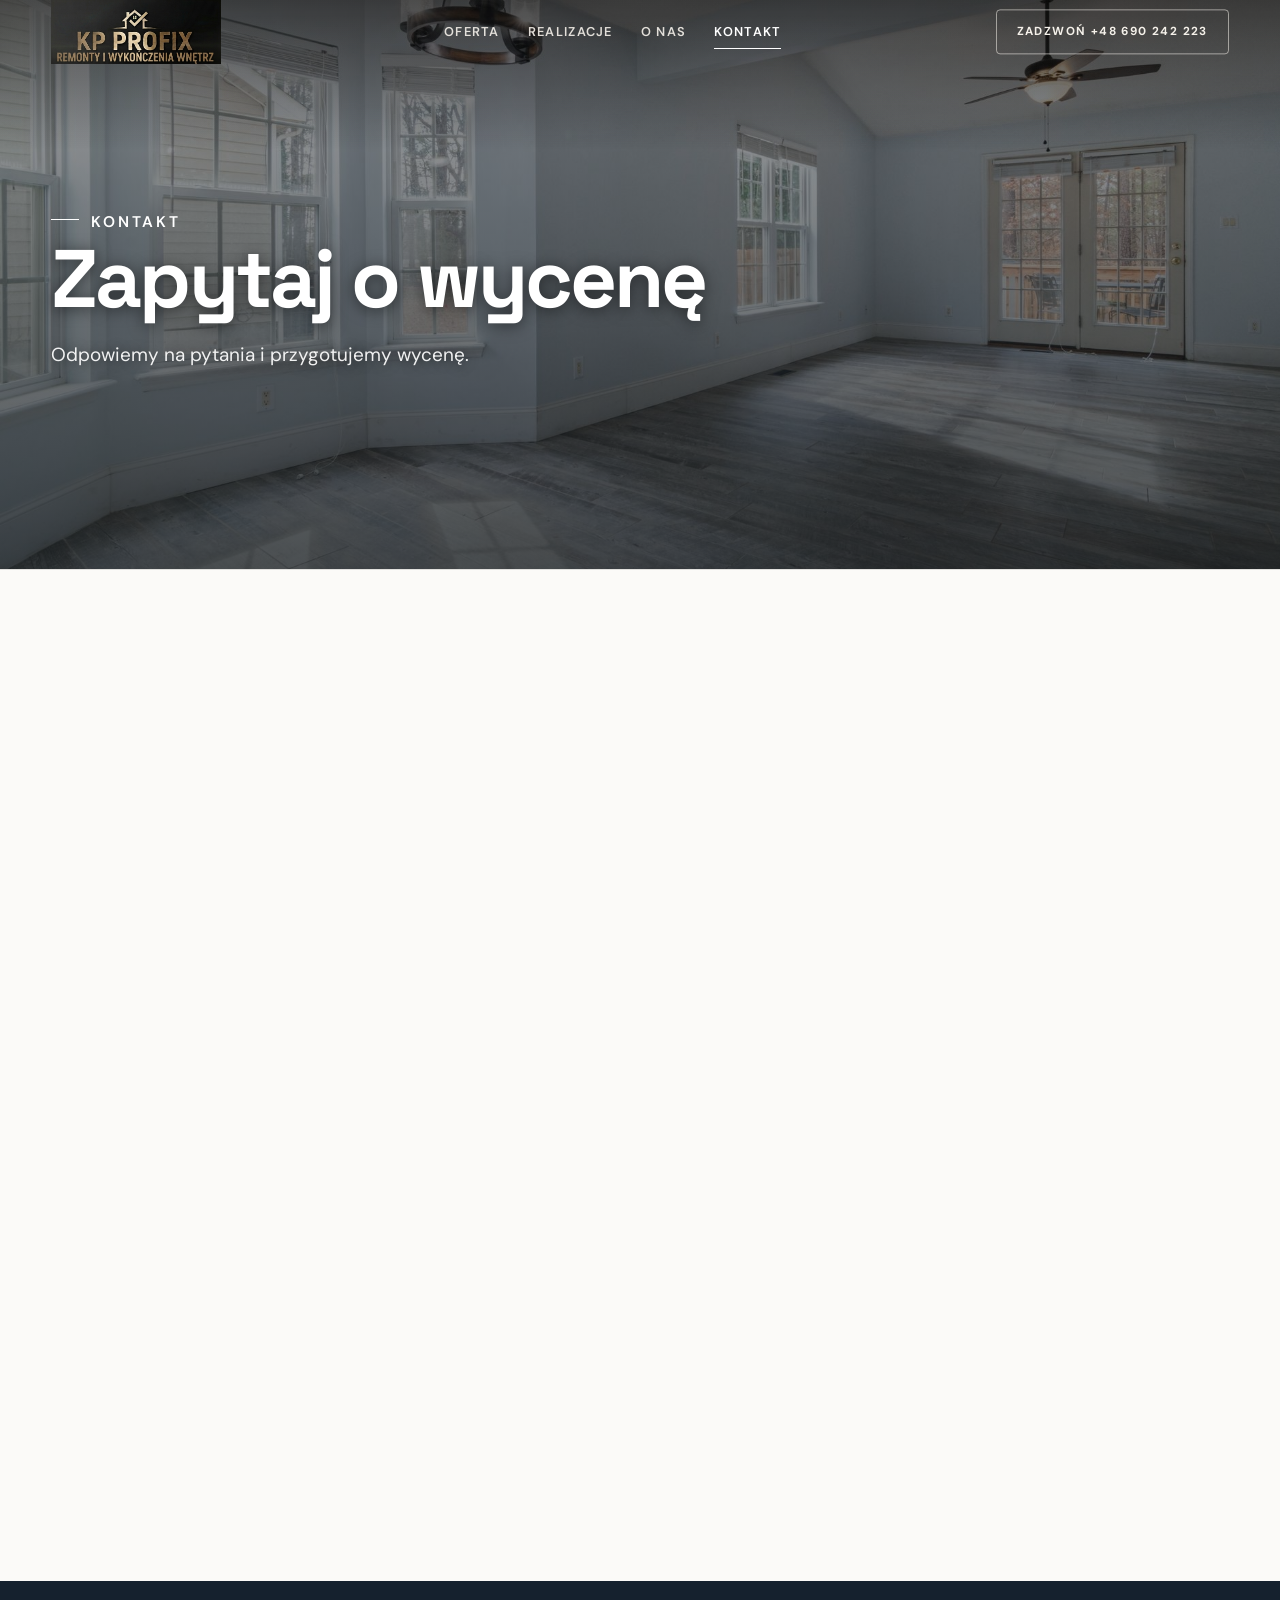
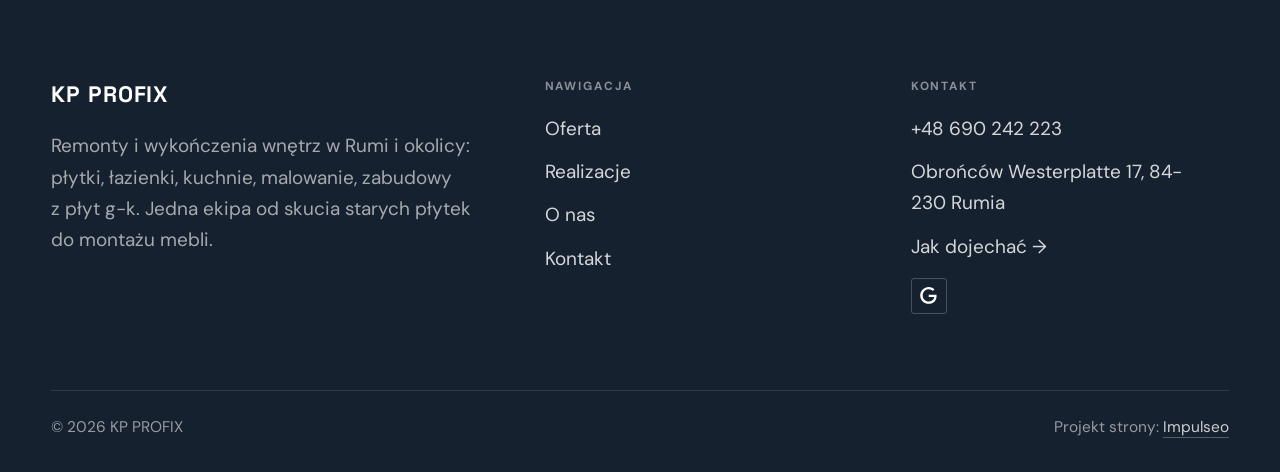
==== kontakt.html @ 76894a50 "Strona demo: kp-profix" ====
<!DOCTYPE html>
<html lang="pl">
<head>
<meta charset="UTF-8">
<meta name="viewport" content="width=device-width, initial-scale=1.0">
<title>Kontakt - KP PROFIX</title>
<meta name="description" content="Kontakt KP PROFIX - Obrońców Westerplatte 17, 84-230 Rumia">
<link rel="canonical" href="https://kris20032.github.io/kp-profix/kontakt.html">
<meta name="robots" content="noindex, nofollow">
<meta property="og:type" content="website">
<meta property="og:locale" content="pl_PL">
<meta property="og:site_name" content="KP PROFIX">
<meta property="og:title" content="Kontakt - KP PROFIX">
<meta property="og:description" content="Kontakt KP PROFIX - Obrońców Westerplatte 17, 84-230 Rumia">
<meta property="og:url" content="https://kris20032.github.io/kp-profix/kontakt.html">
<meta property="og:image" content="https://kris20032.github.io/kp-profix/img/og.jpg">
<meta property="og:image:width" content="1200">
<meta property="og:image:height" content="630">
<meta name="twitter:card" content="summary_large_image">
<link rel="preconnect" href="https://fonts.googleapis.com">
<link rel="preconnect" href="https://fonts.gstatic.com" crossorigin>
<link href="https://fonts.googleapis.com/css2?family=Space+Grotesk:wght@500;600;700&family=DM+Sans:opsz,wght@9..40,400;9..40,500;9..40,600&display=swap" rel="stylesheet">
<link rel="stylesheet" href="assets/styles.css?v=e91f12bd">
</head>
<body>

<header class="nav">
  <div class="wrap nav-inner">
    <a class="brand brand-has-logo" href="index.html"><img class="brand-logo" src="img/logo.png" alt="KP PROFIX" width="675" height="255" decoding="async"></a>
    <nav class="nav-links">
      <a href="oferta.html">Oferta</a>
      <a href="realizacje.html">Realizacje</a>
      <a href="o-nas.html">O nas</a>
      <a href="kontakt.html" class="active" aria-current="page">Kontakt</a>
      <a href="tel:+48690242223" class="btn btn-accent">Zadzwoń +48 690 242 223</a>
    </nav>
    <button class="nav-toggle" aria-label="Menu"><span></span><span></span><span></span></button>
  </div>
</header>

<main>
<section class="pagehead">
  <img src="img/g7.jpg" alt="KP PROFIX - Zapytaj o wycenę" width="1880" height="1253" decoding="async">
  <div class="wrap">
    <span class="eyebrow">Kontakt</span>
    <h1>Zapytaj o wycenę</h1>
    <p>Odpowiemy na pytania i przygotujemy wycenę.</p>
  </div>
</section>
<section>
  <div class="wrap contact-grid">
    <div class="reveal">
      <span class="eyebrow">Dane kontaktowe</span>
      <h2 style="margin:var(--space-4) 0 var(--space-6)">KP PROFIX</h2>
      <div class="info-list">
        <div class="info-row"><div class="ic"><svg class="ico-tel" width="16" height="16" viewBox="0 0 24 24" fill="none" aria-hidden="true"><path d="M6.6 10.8a15.5 15.5 0 0 0 6.6 6.6l2.2-2.2a1 1 0 0 1 1-.24 11.4 11.4 0 0 0 3.6.58 1 1 0 0 1 1 1V20a1 1 0 0 1-1 1A17 17 0 0 1 3 4a1 1 0 0 1 1-1h3.5a1 1 0 0 1 1 1c0 1.25.2 2.46.58 3.6a1 1 0 0 1-.25 1l-2.23 2.2Z" fill="currentColor"/></svg></div><div><div class="lbl">Telefon</div><a class="val" href="tel:+48690242223">+48 690 242 223</a></div></div>
        <div class="info-row"><div class="ic"><svg class="ico-pin" width="16" height="16" viewBox="0 0 24 24" fill="none" aria-hidden="true"><path d="M12 21s7-6.1 7-11.5A7 7 0 0 0 5 9.5C5 14.9 12 21 12 21Z" stroke="currentColor" stroke-width="1.6" fill="none"/><circle cx="12" cy="9.5" r="2.4" fill="currentColor"/></svg></div><div><div class="lbl">Adres</div><div class="val">Obrońców Westerplatte 17, 84-230 Rumia</div></div></div>
      </div>
    </div>
    <div class="reveal">
      <div class="form">
        <h3 style="margin-bottom:var(--space-4)">Najszybciej telefonicznie</h3>
        <p class="muted" style="margin-bottom:var(--space-5)">Zadzwoń, opisz pomysł, a my powiemy, co i jak. Bez zobowiązań.</p>
        <a href="tel:+48690242223" class="btn btn-accent" style="justify-content:center">Zadzwoń: +48 690 242 223 <span class="arr">→</span></a>
      </div>
    </div>
  </div>
</section>
<section style="padding-top:0">
  <div class="wrap reveal">
    <iframe class="map" title="KP PROFIX - Rumia" src="https://maps.google.com/maps?q=54.5597191%2C18.4081877&z=15&output=embed" loading="lazy" referrerpolicy="no-referrer-when-downgrade"></iframe>
  </div>
</section>
</main>

<footer>
  <div class="wrap">
    <div class="foot-grid">
      <div class="foot-brand">
        <div class="name">KP PROFIX</div>
        <p>Remonty i wykończenia wnętrz w Rumi i okolicy: płytki, łazienki, kuchnie, malowanie, zabudowy z płyt g-k. Jedna ekipa od skucia starych płytek do montażu mebli.</p>
      </div>
      <div class="foot-col">
        <h4>Nawigacja</h4>
        <a href="oferta.html">Oferta</a>
        <a href="realizacje.html">Realizacje</a>
        <a href="o-nas.html">O nas</a>
        <a href="kontakt.html">Kontakt</a>
      </div>
      <div class="foot-col">
        <h4>Kontakt</h4>
        <a href="tel:+48690242223">+48 690 242 223</a>
        <p>Obrońców Westerplatte 17, 84-230 Rumia</p>
        <a href="https://www.google.com/maps/place/KP+PROFIX/@54.5597191,18.4081877,17z/data=!4m6!3m5!1s0x46fda58ebffb3f71:0x9d55cb7c655bd39c!8m2!3d54.5597191!4d18.4081877" target="_blank" rel="noopener">Jak dojechać →</a>
      <div class="foot-soc">
        <a class="soc" href="https://www.google.com/maps/place/KP+PROFIX/@54.5597191,18.4081877,17z/data=!4m6!3m5!1s0x46fda58ebffb3f71:0x9d55cb7c655bd39c!8m2!3d54.5597191!4d18.4081877" target="_blank" rel="noopener" aria-label="Google - KP PROFIX"><svg viewBox="0 0 24 24" aria-hidden="true" focusable="false"><path d="M12.48 10.92v3.28h7.84c-.24 1.84-.853 3.187-1.787 4.133-1.147 1.147-2.933 2.4-6.053 2.4-4.827 0-8.6-3.893-8.6-8.72s3.773-8.72 8.6-8.72c2.6 0 4.507 1.027 5.907 2.347l2.307-2.307C18.747 1.44 16.133 0 12.48 0 5.867 0 .307 5.387.307 12s5.56 12 12.173 12c3.573 0 6.267-1.173 8.373-3.36 2.16-2.16 2.84-5.213 2.84-7.667 0-.76-.053-1.467-.173-2.053H12.48z" fill="currentColor"/></svg></a>
      </div>
      </div>
    </div>
    <div class="foot-bot">
      <span>© 2026 KP PROFIX</span>
      <span>Projekt strony: <a class="foot-credit" href="https://impulseo.pl" target="_blank" rel="noopener">Impulseo</a></span>
    </div>
  </div>
</footer>
<div class="sticky-call"><a class="sc-call" href="tel:+48690242223"><svg class="ico-tel" width="16" height="16" viewBox="0 0 24 24" fill="none" aria-hidden="true"><path d="M6.6 10.8a15.5 15.5 0 0 0 6.6 6.6l2.2-2.2a1 1 0 0 1 1-.24 11.4 11.4 0 0 0 3.6.58 1 1 0 0 1 1 1V20a1 1 0 0 1-1 1A17 17 0 0 1 3 4a1 1 0 0 1 1-1h3.5a1 1 0 0 1 1 1c0 1.25.2 2.46.58 3.6a1 1 0 0 1-.25 1l-2.23 2.2Z" fill="currentColor"/></svg> Zadzwoń</a><a class="sc-quote" href="kontakt.html">Zadzwoń po kosztorys</a></div>
<div class="demo-wazne" data-do="2026-10-21" data-cykl="3" hidden><svg class="dw-ico" width="13" height="13" viewBox="0 0 24 24" fill="none" aria-hidden="true"><circle cx="12" cy="12" r="8.6" stroke="currentColor" stroke-width="1.8"/><path d="M12 7.2V12l3.3 2" stroke="currentColor" stroke-width="1.8" stroke-linecap="round"/></svg><span class="dw-txt"></span></div>

<script src="assets/main.js"></script>
</body>
</html>
---- assets/styles.css ----
/* ============================================================
   STOLBASZ — premium, architektoniczny B2B fit-out
   Jasna paleta, zero brązu. System wg premium-web-craft.
   Projekt strony: Impulseo (impulseo.pl)
   ============================================================ */

:root{
  /* PALETA — jasna, architektoniczna, chłodna */
  --paper:#F4F6F8;          /* główne tło */
  --paper-2:#E7EBEF;        /* sekcje alternatywne (chłodny jasny szary) */
  --paper-3:#E7EBEF;        /* delikatne wypełnienia */
  --ink:#15212E;            /* tekst główny — chłodny grafit */
  --ink-soft:#243443;       /* nagłówki drugorzędne */
  --muted:#6B7785;          /* tekst poboczny */
  --line:rgba(21,33,46,.12);/* hairline */
  --accent:#E8A317;         /* stonowany petrol-slate — jedyny akcent */
  --accent-d:#C9870C;
  --accent-soft:rgba(232,163,23,.10);
  --dark:#15212E;           /* sekcje ciemne (stopka/CTA) */

  /* HOVER ZDJĘĆ — JEDEN standard dla całego silnika (decyzja K. 04.08.2026, artefakt z wariantami).
     AKTUALNE (K.+Szymon 09.08.2026, wybór z artefaktu 6 wariantów): zoom 1.05 przy 1.4s -
     przy tak długim czasie mocniejszy kadr NIE skacze, tylko „oddycha". Poprzedni standard
     (1.02 / .55s z 04.08) odbierany jako dynamiczny i szybki.
     Spoczynek lekko przygaszony, ale TYLKO tam, gdzie jest mysz (@media hover:hover) —
     na telefonie zdjęcia zostają w pełnej jasności. */
  --img-zoom:1.05;                   /* K.+Szymon 09.08: wariant F z artefaktu porównawczego */
  --img-rest:brightness(.95) saturate(.99);
  --img-hot:brightness(1.06) saturate(1.05);
  --img-dur:1.4s;                    /* K.+Szymon 09.08 (wariant F): powoli = elegancko */
  --img-ease:cubic-bezier(.16,.84,.44,1);  /* miękki ogon, efekt „oddychania" */

  /* ODSTĘPY — skala 4/8 */
  --space-1:4px; --space-2:8px; --space-3:12px; --space-4:16px; --space-5:24px;
  --space-6:32px; --space-7:48px; --space-8:64px; --space-9:96px; --space-10:128px;

  /* TYPOGRAFIA — fluid clamp() (skala podbita 16.07.2026: większe, czytelniejsze litery — uwaga Adama) */
  --text-sm:clamp(.9rem,.87rem + .12vw,1rem);
  --text-base:clamp(1.08rem,1.04rem + .18vw,1.2rem);
  --text-lg:clamp(1.24rem,1.15rem + .34vw,1.44rem);
  --text-h3:clamp(1.34rem,1.22rem + .55vw,1.66rem);
  --text-h2:clamp(2.1rem,1.66rem + 2.1vw,3.1rem);
  --text-h1:clamp(2.9rem,2.1rem + 4vw,5.1rem);

  /* PROMIENIE — architektoniczne, raczej ostre */
  --r-sm:3px; --r-md:6px; --r-lg:10px;

  /* RUCH */
  --ease:cubic-bezier(.25,.46,.45,.94); --dur:.24s;

  /* CIENIE — miękkie, warstwowe */
  --sh-sm:0 1px 2px rgba(16,24,32,.04), 0 2px 8px rgba(16,24,32,.05);
  --sh-md:0 2px 6px rgba(16,24,32,.05), 0 12px 28px -8px rgba(16,24,32,.12);
  --sh-lg:0 6px 14px rgba(16,24,32,.07), 0 26px 56px -18px rgba(16,24,32,.22);

  --hairline:1px solid var(--line);

  --font-display:'Space Grotesk','Inter',sans-serif;
  --font-body:'DM Sans','Inter',sans-serif;
}

*{box-sizing:border-box;margin:0;padding:0}
html{scroll-behavior:smooth}
body{
  font-family:var(--font-body);
  font-size:var(--text-base);
  line-height:1.65;
  color:var(--ink);
  background:var(--paper);
  -webkit-font-smoothing:antialiased;
  text-rendering:optimizeLegibility;
}
img{max-width:100%;height:auto;display:block}  /* height:auto = width/height z atrybutów trzyma proporcje (TOP#12) */
a{color:inherit;text-decoration:none}

.wrap{width:min(92%,1180px);margin-inline:auto}
section{padding-block:clamp(52px,6.5vw,96px)}

h1,h2,h3{font-family:var(--font-display);font-weight:700;line-height:1.08;letter-spacing:-.02em;color:var(--ink)}
h1{font-size:var(--text-h1);letter-spacing:-.035em}
h2{font-size:var(--text-h2);letter-spacing:-.025em}
h3{font-size:var(--text-h3)}
/* MIARA — długość wiersza. WCAG 2.2 SC 1.4.8: max 80 znaków; Butterick: 45–90.
   68ch daje realnie 72–78 znaków polskiego tekstu, czyli z zapasem pod granicą.
   Wcześniej limit miał TYLKO <p> — <li>, <blockquote> i <dd> nie miały żadnego,
   i to jedyny powód, dla którego 23 bloki na dwóch oddanych stronach jadą po
   83–106 znaków w wierszu (pomiar 07.08.2026, bramka `miara`).
   ⚠️ Listy i definicje ograniczamy TYLKO bez klasy: `ul`/`ol` z klasą to u nas
   układ (siatki kafli, menu), a nie tekst ciągły — tam miarę wyznacza układ. */
/* 60ch, nie 68ch (K. 10.08): po zmianie fontów na węższe kroje (DM Sans i spółka)
   w 68ch mieściło się ~90 znaków - bramka pikselowa słusznie zgłaszała przekroczenie
   granicy 80. Pomiar na żywej przeglądarce: 60ch = 90 znaków, 53ch = ~78 znaków, czyli normę WCAG 1.4.8. */
:root{ --miara:53ch }
p{max-width:min(100%,var(--miara))}
blockquote,
ul:not([class])>li, ol:not([class])>li,
dl:not([class])>dd{max-width:min(100%,var(--miara))}

/* ⚠️ Świadomie BEZ wyjątku `.tile p,.card p,.svc p{max-width:none}`, choć nasuwa się sam:
   te akapity BYŁY już ograniczone (stare `p{max-width:65ch}`), więc „wyjątek" nie odblokowałby
   niczego nowego — tylko ROZLUŹNIŁ stan sprzed zmiany na wszystkich demach naraz.
   `figcaption` żadna z reguł wyżej nie dotyczy, więc też nie potrzebuje zwolnienia. */

/* ŁAMANIE. `balance` wyrównuje długości wierszy w nagłówku, `pretty` pilnuje ostatniego
   wiersza akapitu, żeby nie został w nim jeden wyraz. Obsługiwane od Chrome 117 /
   Safari 17.5; starsze przeglądarki po prostu ignorują tę własność.
   `text-wrap:pretty` nie występowało dotąd ANI RAZ w silniku ani w repo klientów. */
h1,h2,h3,.lead,.lede{text-wrap:balance}
p,li,blockquote,dd{text-wrap:pretty}

.eyebrow{
  font-family:var(--font-body);
  font-size:var(--text-sm);
  font-weight:600;
  letter-spacing:.18em;
  text-transform:uppercase;
  color:var(--accent);
  display:inline-flex;align-items:center;gap:var(--space-3);
}
/* flex:none + margin-top = kreska trzyma się PIERWSZEJ linii. Wcześniej align-items:center
   centrowało ją względem całego bloku i przy zawinięciu (długi kicker typu
   „…WNĘTRZ · LESZNO · OD 2019") druga linia lądowała z brzydkim wcięciem. */
.eyebrow{align-items:flex-start}
.eyebrow>*,.eyebrow{text-wrap:balance}   /* dlugi kicker lamal sie na sierote typu samo „2019" w drugiej linii */
.eyebrow::before{content:"";width:28px;height:1px;background:var(--accent);display:inline-block;flex:none;margin-top:.62em}

.muted{color:var(--muted)}
.lead{font-size:var(--text-lg);line-height:1.55;color:var(--ink-soft);max-width:50ch}

/* ---------- BUTTONS ---------- */
.btn{
  display:inline-flex;align-items:center;gap:var(--space-2);
  font-weight:600;font-size:var(--text-sm);letter-spacing:.02em;
  padding:var(--space-4) var(--space-6);
  border-radius:var(--r-sm);
  transition:transform var(--dur) var(--ease),box-shadow var(--dur) var(--ease),background var(--dur) var(--ease);
  cursor:pointer;border:1px solid transparent;
}
.btn-accent{background:var(--accent);color:#fff;box-shadow:var(--sh-sm)}
.btn-accent:hover{background:var(--accent-d);transform:translateY(-2px);box-shadow:var(--sh-md)}
.btn-accent:active{transform:translateY(0);box-shadow:var(--sh-sm)}
.btn-ghost{background:transparent;color:var(--ink);border-color:var(--line)}
.btn-ghost:hover{border-color:var(--accent);color:var(--accent);transform:translateY(-2px)}
.btn-light{background:#fff;color:var(--ink);box-shadow:var(--sh-sm)}
.btn-light:hover{transform:translateY(-2px);box-shadow:var(--sh-md)}
.btn .arr{transition:transform var(--dur) var(--ease)}
.btn:hover .arr{transform:translateX(4px)}

/* ---------- NAV ---------- */
.nav{
  position:sticky;top:0;z-index:50;
  background:color-mix(in srgb,var(--paper) 88%,transparent);
  backdrop-filter:saturate(140%) blur(10px);
  border-bottom:var(--hairline);
}
.nav-inner{display:flex;align-items:center;justify-content:space-between;gap:var(--space-5);height:72px}
/* ANTY-NACHODZENIE (K. 05.08.2026): długa nazwa firmy + przycisk z pełnym numerem nie mieściły się w pasku
   i flex ściskał linki PONIŻEJ ich treści - "Kontakt" wchodził na ramkę "Zadzwoń +48 ...". Teraz ustępuje
   nazwa marki (skrót wielokropkiem), a menu i przycisk nigdy się nie kurczą ani nie zachodzą na siebie. */
.brand{display:flex;flex-direction:column;line-height:1;min-width:0;flex:0 1 auto}
.brand .name{font-family:var(--font-display);font-weight:800;font-size:1.35rem;letter-spacing:.04em;white-space:nowrap;overflow:hidden;text-overflow:ellipsis}
.brand .sub{font-size:.62rem;letter-spacing:.34em;text-transform:uppercase;color:var(--muted);margin-top:5px;white-space:nowrap;overflow:hidden;text-overflow:ellipsis}
.nav-links{display:flex;align-items:center;gap:var(--space-6);flex:0 0 auto}
.nav-links a{font-size:var(--text-sm);font-weight:500;color:var(--ink-soft);position:relative;padding-block:4px;white-space:nowrap;transition:color var(--dur) var(--ease)}
.nav-links a::after{content:"";position:absolute;left:0;bottom:0;width:0;height:1.5px;background:var(--accent);transition:width var(--dur) var(--ease)}
.nav-links a:hover,.nav-links a.active{color:var(--ink)}
.nav-links a:hover::after,.nav-links a.active::after{width:100%}
.nav-links .btn{padding:var(--space-2) var(--space-5)}
/* przyciski w nav: właściwy kolor (przebij .nav-links a) + bez podkreślenia */
.nav-links a.btn-accent{color:#fff}
.nav-links a.btn-ghost,.nav-links a.btn-light{color:var(--ink)}
/* CTA w pasku: NIE podkreślenie spod linków menu, ale ten sam przelatujący błysk,
   co na wszystkich innych przyciskach (zgłoszenie K. 13.08.2026 - „na hero jest efekt
   światła przechodzącego przez przycisk, na navbarze go nie ma, a mają być identyczne").
   Reguła `.nav-links a::after` jest silniejsza od `.btn::after`, więc trzeba jej
   geometrię wyzerować i wpisać połysk z nazwy - samo `display:none` gasiło efekt. */
.nav-links a.btn::after{
  display:block;content:"";position:absolute;inset:0;z-index:-1;pointer-events:none;
  width:auto;height:auto;border-radius:inherit;   /* kasuje geometrię podkreślenia (width:0;height:1.5px) */
  background:linear-gradient(100deg,transparent 32%,rgba(255,255,255,.20) 50%,transparent 68%);
  translate:-120% 0}
@media (prefers-reduced-motion:no-preference){
  .nav-links a.btn:hover::after{translate:120% 0;transition:translate .75s var(--mt-ease,cubic-bezier(.16,.84,.44,1))}
}
.nav-toggle{display:none;background:none;border:none;cursor:pointer;flex-direction:column;gap:5px;padding:8px}
.nav-toggle span{width:24px;height:2px;background:var(--ink);transition:var(--dur)}
/* Ciasny zakres MIĘDZY menu mobilnym a pełnym pulpitem: zbijamy odstępy i nazwę marki,
   żeby wszystko zmieściło się naturalnie, zanim w ogóle dojdzie do skracania wielokropkiem. */
@media(max-width:1280px) and (min-width:921px){
  .nav-links{gap:var(--space-4)}
  .nav-links .btn{padding:var(--space-2) var(--space-4)}
  .brand .name{font-size:1.15rem}
}

/* ---------- HERO (split) ---------- */
.hero{position:relative;overflow:hidden;border-bottom:var(--hairline)}
.hero-grid{display:grid;grid-template-columns:1.05fr .95fr;gap:clamp(24px,4vw,60px);align-items:center;
  padding-block:clamp(36px,4.5vw,64px)}
.hero-copy .eyebrow{margin-bottom:var(--space-5)}
.hero-copy h1{margin-bottom:var(--space-5)}
.hero-copy .lead{margin-bottom:var(--space-7)}
.hero-actions{display:flex;flex-wrap:wrap;gap:var(--space-4)}
.hero-art{position:relative;aspect-ratio:4/3;border-radius:var(--r-lg);overflow:hidden;box-shadow:var(--sh-lg)}
.hero-art img{width:100%;height:100%;object-fit:cover}
.hero-art::after{content:"";position:absolute;inset:0;background:linear-gradient(180deg,transparent 55%,rgba(18,24,28,.28))}
.hero-badge{position:absolute;left:var(--space-5);bottom:var(--space-5);z-index:2;
  background:rgba(252,252,251,.94);backdrop-filter:blur(4px);
  border-radius:var(--r-md);padding:var(--space-4) var(--space-5);box-shadow:var(--sh-md);max-width:78%}
.hero-badge strong{display:block;font-family:var(--font-display);font-size:1rem;letter-spacing:-.01em}
.hero-badge span{font-size:var(--text-sm);color:var(--muted)}

/* ---------- HERO duży / kinowy (strona główna) ---------- */
.hero-cine{position:relative;min-height:clamp(560px,82vh,840px);min-height:clamp(560px,82svh,840px);display:flex;align-items:center;overflow:hidden;border-bottom:var(--hairline)}
.hero-cine>img{position:absolute;inset:0;width:100%;height:100%;object-fit:cover;z-index:0}
.hero-cine::after{content:"";position:absolute;inset:0;z-index:1;
  background:linear-gradient(95deg,rgba(13,18,23,.86) 0%,rgba(13,18,23,.64) 32%,rgba(13,18,23,.24) 62%,rgba(13,18,23,.04) 100%)}
.hero-cine .wrap{position:relative;z-index:2;padding-block:var(--space-8)}
.hero-cine .hero-copy{max-width:660px}
.hero-cine .eyebrow{color:#fff;margin-bottom:var(--space-5)}
.hero-cine .eyebrow::before{background:#fff}
.hero-cine h1{color:#fff;margin-bottom:var(--space-5);font-size:clamp(2.9rem,2rem + 4.4vw,5.2rem);text-wrap:balance}
.hero-cine .lead{color:rgba(255,255,255,.92);max-width:48ch;margin-bottom:var(--space-7)}
.hero-cine .hero-actions{display:flex;flex-wrap:wrap;gap:var(--space-4)}
/* NISKIE OKNO (laptop z dokiem i paskami przeglądarki ma ~700-780 px wysokości widoku):
   H1 do 5.2rem + długi lead nie mieściły się i przyciski wypadały POD krawędź ekranu -
   klient widział stronę bez ani jednego CTA. Skalujemy w dół, zamiast przycinać treść. */
@media(min-width:821px) and (max-height:820px){
  .hero-cine{min-height:clamp(520px,94svh,780px)}
  .hero-cine .wrap{padding-block:var(--space-6)}
  .hero-cine h1{font-size:clamp(2.2rem,1.5rem + 2.6vw,3.6rem);margin-bottom:var(--space-4)}
  .hero-cine .eyebrow{margin-bottom:var(--space-4)}
  .hero-cine .lead{margin-bottom:var(--space-5);max-width:44ch}
}
@media(max-width:680px){
  .hero-cine{min-height:clamp(520px,76vh,640px);min-height:clamp(520px,76svh,640px);align-items:flex-end}
  .hero-cine::after{background:linear-gradient(0deg,rgba(13,18,23,.9) 6%,rgba(13,18,23,.45) 55%,rgba(13,18,23,.25) 100%)}
  .hero-cine .wrap{padding-bottom:var(--space-9)}
  /* TELEFON (~90% oglądających): lead potrafił zająć 8 linii i zepchnąć CTA poza pierwszy ekran.
     Zwężamy interlinię i skalę - treści nie ucinamy, bo to ona sprzedaje. */
  .hero-cine .lead{font-size:.98rem;line-height:1.5;margin-bottom:var(--space-5)}
  .hero-cine .eyebrow{font-size:.72rem;letter-spacing:.13em;margin-bottom:var(--space-4)}
  .hero-cine .eyebrow::before{width:20px}
  .hero-cine h1{margin-bottom:var(--space-4)}
}

/* full-bleed hero variant (podstrony) */
.pagehead{position:relative;min-height:46vh;min-height:46svh;display:flex;align-items:flex-end;overflow:hidden;border-bottom:var(--hairline)}
.pagehead img{position:absolute;inset:0;width:100%;height:100%;object-fit:cover}
/* 10.08.2026 (decyzja K.): mocniejsze przyciemnienie + cień pod tekstem. Bramka mierzyła na
   nagłówkach podstron 3,38-3,43:1 przy wymaganych 4,5 — jasne zdjęcie (hala, śnieg, niebo)
   podchodziło pod biały tekst. Zdjęcia klientów są różne, więc kontrast musi dawać WARSTWA,
   a nie szczęśliwy dobór kadru. */
.pagehead::after{content:"";position:absolute;inset:0;background:linear-gradient(180deg,rgba(18,24,28,.40),rgba(18,24,28,.76))}
.pagehead .wrap{position:relative;z-index:2;padding-block:var(--space-9);color:#fff}
.pagehead h1{color:#fff;max-width:18ch;text-shadow:0 2px 16px rgba(0,0,0,.55)}
.pagehead .eyebrow{color:#fff}
.pagehead .eyebrow::before{background:#fff}
.pagehead p{color:rgba(255,255,255,.92);margin-top:var(--space-4);max-width:54ch;text-shadow:0 1px 12px rgba(0,0,0,.5)}

/* ---------- STRIP (pasek skrótów / liczby) ---------- */
.strip{background:var(--dark);color:#fff}
/* PASEK HASEŁ — standard 04.08.2026 (decyzja K.): 5 haseł w JEDNYM rzędzie, tekst WYŚRODKOWANY,
   węższe marginesy boczne niż reszta strony (pasek ma iść szerzej), równe wysokości kolumn. */
.strip .wrap{width:min(96%,1440px);display:grid;grid-template-columns:repeat(5,1fr);
  gap:var(--space-5);padding-block:var(--space-7);align-items:stretch}
.strip .item .k{font-family:var(--font-display);font-size:clamp(1.05rem,.82rem + .85vw,1.55rem);
  font-weight:800;letter-spacing:-.02em;color:#fff;line-height:1.18;text-wrap:balance}
.strip .item .v{font-size:var(--text-sm);color:rgba(255,255,255,.66);margin-top:var(--space-2);line-height:1.4}
.strip .item{border-left:2px solid var(--accent);padding-inline:var(--space-4);
  text-align:center;display:flex;flex-direction:column;justify-content:center}
/* liczba kolumn = liczba haseł, żeby ostatnie nie zostawało samo w drugim rzędzie.
   Klasę n-N nadaje multipage.py; domyślnie (bez klasy) pasek jest 5-kolumnowy. */
.strip.n-2 .wrap{grid-template-columns:repeat(2,1fr)}
.strip.n-3 .wrap{grid-template-columns:repeat(3,1fr)}
.strip.n-4 .wrap{grid-template-columns:repeat(4,1fr);gap:var(--space-6)}
.strip.n-4 .item .k{font-size:clamp(1.3rem,1rem + 1.1vw,2rem)}
.strip.n-6 .wrap{grid-template-columns:repeat(6,1fr);gap:var(--space-4)}
.strip.n-6 .item .k{font-size:clamp(.98rem,.8rem + .7vw,1.35rem)}
/* równe łamanie: zamiast "długa linia + jedno słowo" obie linie zbliżonej długości */
.strip .item .k{text-wrap:balance}

/* ---------- SECTION HEAD ---------- */
.head{max-width:48rem;margin-bottom:var(--space-8)}
.head.center{margin-inline:auto;text-align:center}
.head .eyebrow{margin-bottom:var(--space-4)}
.head h2{margin-bottom:var(--space-4)}
.head p{color:var(--muted);font-size:var(--text-lg);line-height:1.55}
.head.center p{margin-inline:auto}

/* ---------- INTRO SPLIT ---------- */
.split{display:grid;grid-template-columns:.92fr 1.08fr;gap:clamp(28px,5vw,80px);align-items:center}
.split.rev{grid-template-columns:1.08fr .92fr}
.split.rev .split-art{order:-1}
.split-art{position:relative;aspect-ratio:5/4;border-radius:var(--r-lg);overflow:hidden;box-shadow:var(--sh-lg)}
.split-art img{width:100%;height:100%;object-fit:cover}
.split-copy h2{margin-bottom:var(--space-5)}
.split-copy p+p{margin-top:var(--space-4)}
.split-copy .btn{margin-top:var(--space-6)}

/* ---------- SERVICES (zakres) ---------- */
.svc-grid{display:grid;grid-template-columns:repeat(auto-fit,minmax(280px,1fr));gap:var(--space-5)}
.svc{background:#fff;border:var(--hairline);border-radius:var(--r-md);padding:var(--space-7) var(--space-6);
  transition:transform var(--dur) var(--ease),box-shadow var(--dur) var(--ease),border-color var(--dur) var(--ease);
  position:relative;overflow:hidden}
.svc::before{content:"";position:absolute;left:0;top:0;width:3px;height:0;background:var(--accent);transition:height var(--dur) var(--ease)}
.svc:hover{transform:translateY(-4px);box-shadow:var(--sh-md);border-color:transparent}
.svc:hover::before{height:100%}
.svc .ic{font-family:var(--font-display);font-size:.8rem;font-weight:700;letter-spacing:.12em;color:var(--accent);margin-bottom:var(--space-4)}
.svc h3{margin-bottom:var(--space-3);font-size:1.22rem}
.svc p{color:var(--muted);font-size:var(--text-base);line-height:1.6}

/* big detailed service rows */
.svc-row{display:grid;grid-template-columns:.8fr 1.2fr;gap:clamp(20px,4vw,60px);align-items:center;padding-block:var(--space-8)}
.svc-row+.svc-row{border-top:var(--hairline)}
.svc-row.rev{grid-template-columns:1.2fr .8fr}
/* Naprzemienny układ wierszy oferty: co drugi wiersz ma zdjęcie po PRAWEJ.
   Było `order:-1` — martwy kod, bo zdjęcie i tak jest pierwszym dzieckiem w HTML,
   więc wszystkie wiersze wyglądały identycznie (zdjęcie zawsze z lewej), a `rev`
   zmieniało tylko szerokość kolumn. Znalezione 29.07.2026 przy różnicowaniu kierunków
   animacji (pomiar pozycji: art.mid 390/502 przy row.mid 756 — zawsze lewa strona). */
.svc-row.rev .svc-row-art{order:2}
.svc-row-art{aspect-ratio:4/3;border-radius:var(--r-md);overflow:hidden;box-shadow:var(--sh-md)}
.svc-row-art img{width:100%;height:100%;object-fit:cover}
.svc-row h3{font-size:1.5rem;margin-bottom:var(--space-4)}
.svc-row .num{font-family:var(--font-display);font-size:.85rem;font-weight:700;letter-spacing:.14em;color:var(--accent);display:block;margin-bottom:var(--space-3)}
.svc-row ul{list-style:none;margin-top:var(--space-4);display:flex;flex-direction:column;gap:var(--space-2)}
.svc-row li{position:relative;padding-left:var(--space-5);color:var(--muted);font-size:var(--text-base)}
.svc-row li::before{content:"";position:absolute;left:0;top:.62em;width:8px;height:1px;background:var(--accent)}

/* ---------- GALLERY (realizacje) ---------- */
.gallery{display:grid;grid-template-columns:repeat(12,1fr);gap:var(--space-4);grid-auto-rows:200px}
/* GALERIA MASONRY — pionowe zdjęcia (portrety beauty/wellness) bez przycinania: kolumny, height auto */
.gallery-masonry{column-count:3;column-gap:var(--space-4)}
@media(max-width:900px){.gallery-masonry{column-count:2}}
@media(max-width:560px){.gallery-masonry{column-count:1}}
.gallery-masonry .m-tile{break-inside:avoid;margin:0 0 var(--space-4);padding:0;position:relative;overflow:hidden;border-radius:var(--r-md);border:1px solid var(--line)}
.gallery-masonry .m-tile img{width:100%;height:auto;display:block}
.gallery-masonry .m-tile .cap{position:absolute;left:0;right:0;bottom:0;padding:var(--space-4);color:#fff;background:linear-gradient(0deg,rgba(0,0,0,.55),transparent);font-size:var(--text-sm)}
.gallery-masonry .m-tile .cap small{display:block;font-weight:400;opacity:.78;letter-spacing:.04em;text-transform:uppercase;font-size:.66rem;margin-top:3px}
.tile{position:relative;overflow:hidden;border-radius:var(--r-md);box-shadow:var(--sh-sm);
  transition:transform var(--dur) var(--ease),box-shadow var(--dur) var(--ease)}
.tile img{width:100%;height:100%;object-fit:cover;
  transition:transform var(--img-dur) var(--img-ease),filter var(--img-dur) var(--img-ease)}
.tile:hover{box-shadow:var(--sh-md)}
.tile .cap{position:absolute;left:0;right:0;bottom:0;padding:var(--space-5) var(--space-4) var(--space-4);
  /* mocniejszy spad + cien pod tekstem: na JASNYCH zdjeciach klienta (biale fronty, sciany)
     slaby gradient dawal kontrast ~1.5:1 zamiast wymaganych 3.6:1 (bramka wygladu, 10.08.2026) */
  background:linear-gradient(transparent 10%,rgba(18,24,28,.55) 40%,rgba(18,24,28,.88) 68%,rgba(18,24,28,.99));color:#fff;
  text-shadow:0 1px 2px rgba(0,0,0,.85),0 2px 10px rgba(0,0,0,.55);
  font-size:var(--text-sm);font-weight:600;letter-spacing:.01em;
  opacity:0;transform:translateY(8px);transition:var(--dur) var(--ease)}
.tile:hover .cap{opacity:1;transform:translateY(0)}
.tile .cap small{display:block;font-weight:400;opacity:.78;letter-spacing:.04em;text-transform:uppercase;font-size:.66rem;margin-top:3px}
/* bento spans */
.t-wide{grid-column:span 6}
.t-tall{grid-column:span 6;grid-row:span 2}
.t-std{grid-column:span 6}
.t-third{grid-column:span 4}
.t-two3{grid-column:span 8}

/* ---------- TRUST / WIARYGODNOŚĆ ---------- */
.trust{background:var(--paper-2)}
.trust-grid{display:grid;grid-template-columns:repeat(auto-fit,minmax(240px,1fr));gap:var(--space-5);margin-top:var(--space-7)}
.trust-card{background:#fff;border-radius:var(--r-md);padding:var(--space-7) var(--space-6);box-shadow:var(--sh-sm);border-top:3px solid var(--accent)}
.trust-card .big{font-family:var(--font-display);font-size:clamp(1.8rem,1.3rem + 1.6vw,2.6rem);font-weight:800;letter-spacing:-.02em;color:var(--ink);line-height:1}
.trust-card h3{font-size:1.12rem;margin:var(--space-3) 0 var(--space-2)}
.trust-card p{color:var(--muted);font-size:var(--text-base);line-height:1.55}

/* ---------- CTA band ---------- */
.cta{background:var(--dark);color:#fff;position:relative;overflow:hidden}
/* telefon w CTA: na ciemnym tle biały (domyślnie), rodziny z JASNYM tłem CTA
   nadpisują to u siebie - wcześniej kolor siedział w stylu inline i wygrywał z rodziną. */
.cta .btn-ghost-cta{color:#fff;border-color:rgba(255,255,255,.3)}
.cta .wrap{display:grid;grid-template-columns:1.4fr .6fr;gap:var(--space-7);align-items:center;position:relative;z-index:2}
.cta h2{color:#fff;max-width:20ch}
.cta p{color:rgba(255,255,255,.74);margin-top:var(--space-4)}
.cta-actions{display:flex;flex-direction:column;gap:var(--space-3);align-items:flex-start}
.cta::before{content:"";position:absolute;right:-80px;top:-80px;width:360px;height:360px;border-radius:50%;
  background:radial-gradient(circle,var(--accent-soft),transparent 70%)}

/* ---------- CONTACT ---------- */
.contact-grid{display:grid;grid-template-columns:.85fr 1.15fr;gap:clamp(28px,4vw,56px);align-items:start}
.info-list{display:flex;flex-direction:column;gap:var(--space-2)}
.info-row{display:flex;gap:var(--space-4);align-items:flex-start;padding-block:var(--space-4);border-bottom:var(--hairline)}
.info-row .ic{flex:none;width:42px;height:42px;display:grid;place-items:center;border-radius:50%;
  background:var(--accent-soft);color:var(--accent);font-size:1.05rem}
.info-row .lbl{font-size:.72rem;letter-spacing:.14em;text-transform:uppercase;color:var(--muted)}
.info-row .val{font-weight:600;font-size:var(--text-base);margin-top:2px}
.info-row a.val:hover{color:var(--accent)}
.map{border:none;border-radius:var(--r-lg);box-shadow:var(--sh-md);width:100%;height:100%;min-height:380px;filter:grayscale(.2) contrast(1.02)}
.form{background:#fff;border:var(--hairline);border-radius:var(--r-lg);padding:clamp(24px,3vw,40px);box-shadow:var(--sh-sm)}
.form .fld{margin-bottom:var(--space-5)}
.form label{display:block;font-size:var(--text-sm);font-weight:600;margin-bottom:var(--space-2)}
.form input,.form textarea{width:100%;font-family:inherit;font-size:var(--text-base);color:var(--ink);
  padding:var(--space-4);border:var(--hairline);border-radius:var(--r-sm);background:var(--paper);transition:border-color var(--dur)}
.form input:focus,.form textarea:focus{outline:none;border-color:var(--accent);background:#fff}
.form textarea{resize:vertical;min-height:120px}
.form .note{font-size:var(--text-sm);color:var(--muted);margin-top:var(--space-3)}

/* ---------- FOOTER ---------- */
footer{background:var(--dark);color:#fff;padding-block:var(--space-9) var(--space-6)}
.foot-grid{display:grid;grid-template-columns:1.4fr 1fr 1fr;gap:var(--space-7);margin-bottom:var(--space-8)}
.foot-brand .name{font-family:var(--font-display);font-weight:800;font-size:1.4rem;letter-spacing:.04em}
.foot-brand p{color:rgba(255,255,255,.62);margin-top:var(--space-4);font-size:var(--text-base);max-width:38ch}
.foot-col h4{font-size:.74rem;letter-spacing:.16em;text-transform:uppercase;color:rgba(255,255,255,.5);margin-bottom:var(--space-4)}
.foot-col a,.foot-col p{display:block;color:rgba(255,255,255,.82);font-size:var(--text-base);margin-bottom:var(--space-3)}
.foot-col a:hover{color:#fff}
.foot-bot{border-top:1px solid rgba(255,255,255,.12);padding-top:var(--space-5);display:flex;justify-content:space-between;flex-wrap:wrap;gap:var(--space-3);
  font-size:var(--text-sm);color:rgba(255,255,255,.55)}
.foot-bot a:hover{color:#fff}
/* Podpis w stopce = klikalny link do impulseo.pl (31.07.2026). Ma być WIDOCZNIE klikalny,
   ale nie krzyczeć - stąd sam kolor jaśniejszy + delikatne podkreślenie na najeździe. */
.foot-bot a.foot-credit{color:rgba(255,255,255,.78);text-decoration:none;border-bottom:1px solid rgba(255,255,255,.28)}
.foot-bot a.foot-credit:hover{color:#fff;border-bottom-color:#fff}

/* ---------- REVEAL ---------- */
.reveal{opacity:0;transform:translateY(22px);transition:opacity .6s var(--ease),transform .6s var(--ease)}
.reveal.in{opacity:1;transform:none}

/* ---------- RESPONSIVE ---------- */
@media(max-width:920px){
  .hero-grid,.split,.split.rev,.svc-row,.svc-row.rev,.cta .wrap,.contact-grid,.foot-grid{grid-template-columns:1fr}
  .split.rev .split-art,.svc-row.rev .svc-row-art{order:0}
  .hero-art{aspect-ratio:16/10;max-height:420px}
  .strip .wrap,.strip.n-2 .wrap,.strip.n-3 .wrap,.strip.n-4 .wrap,.strip.n-6 .wrap{grid-template-columns:repeat(2,1fr);gap:var(--space-6)}
  .strip .item .k,.strip.n-6 .item .k{font-size:clamp(1.3rem,1.1rem + 1vw,2rem)}
  .gallery{grid-auto-rows:180px}
  .t-wide,.t-tall,.t-std,.t-third,.t-two3{grid-column:span 6}
  .t-tall{grid-row:span 1}
  .cta-actions{flex-direction:row;flex-wrap:wrap}
  .foot-grid{gap:var(--space-6)}
}
@media(max-width:680px){
  .nav-links{position:fixed;inset:72px 0 auto 0;background:var(--paper);flex-direction:column;align-items:stretch;
    gap:0;padding:var(--space-4) 6%;border-bottom:var(--hairline);box-shadow:var(--sh-md);
    transform:translateY(-120%);transition:transform var(--dur) var(--ease)}
  .nav-links.open{transform:translateY(0)}
  .nav-links a{padding-block:var(--space-4);border-bottom:var(--hairline)}
  .nav-links .btn{margin-top:var(--space-3);justify-content:center}
  .nav-toggle{display:flex}
  .strip .wrap,.strip.n-2 .wrap,.strip.n-3 .wrap,.strip.n-4 .wrap,.strip.n-6 .wrap{grid-template-columns:1fr}
  .gallery{grid-template-columns:repeat(6,1fr)}
  .foot-grid{grid-template-columns:1fr}
}
@media(prefers-reduced-motion:reduce){
  /* audyt 09.08 TOP#14: samo skrócenie duration przy animacji INFINITE = stroboskop
     (pętla .01ms miga ekranem); iteration-count:1 gasi pętlę naprawdę. Pseudoelementy
     też - tła hero (gastro/studio) animują ::before/img, blanket na * ich nie łapał. */
  *,*::before,*::after{animation-duration:.01ms!important;animation-iteration-count:1!important;animation-delay:0s!important;transition:none!important}
  .reveal{opacity:1!important;transform:none!important}
  html{scroll-behavior:auto}
}

/* ============================================================
   PREMIUM LAYER — destylat deep-researchu branż (anty-AI, spokój).
   Zmienne STOLBASZ (--accent/--ink/--paper/--line/--dark). Ruch ledwo
   zauważalny, krzywa cubic-bezier(.16,.84,.44,1); prefers-reduced-motion
   pokryte blanketem wyżej. Karty hairline zamiast cieni = #1 sygnał „nie-AI".
   ============================================================ */

/* więcej oddechu między sekcjami (liderzy: 110-130px) */
section{padding-block:clamp(64px,8vw,128px)}

/* 1) Aksamitny reveal — dłuższa, miękka krzywa zamiast „skoku" */
.reveal{transition:opacity .9s cubic-bezier(.16,.84,.44,1),transform .9s cubic-bezier(.16,.84,.44,1);will-change:opacity,transform}
/* stagger TYLKO w galerii (tam pozycja = porządek dzieci) */
.gallery .reveal:nth-child(2){transition-delay:.07s}
.gallery .reveal:nth-child(3){transition-delay:.14s}
.gallery .reveal:nth-child(4){transition-delay:.21s}
.gallery .reveal:nth-child(5){transition-delay:.28s}
.gallery .reveal:nth-child(6){transition-delay:.35s}

/* 2) Hero STATYCZNY na .hero-cine — Ken Burns CAŁKIEM WYŁĄCZONY 26.06 (3. zgłoszenie Szymona).
   GENEZA: animowanie scale na <img> hero z teksturami (cegły/framugi) re-samplinguje obraz
   klatka po klatce → na części ekranów drobne drganie/shimmer = „heroshot się trzęsie".
   translateY usunięto wcześniej, scale-only + will-change/GPU NIE wystarczyły do GWARANCJI gładkości.
   Krzysztof zażądał pewności („make sure, że błąd się nie pojawi") > efekt. Zero animacji = 0% drgania.
   Delikatny zoom zostaje TYLKO w pełnoekranowych hero gastro/studio (hg-bg/hs-bg — tło, inny
   mechanizm, chwalone, nigdy nie zgłaszane). NIE wracać do KB na .hero-cine bez realnego testu
   na sprzęcie klienta — to ryzyko regresji „trzęsienia”. */
/* BEZPIECZNY "wow" na hero = jednorazowy FADE-IN (opacity), nie zoom.
   opacity nie dotyka bitmapy → gładkie na KAŻDYM zdjęciu/ekranie/GPU, zero ryzyka migotania.
   Geometryczny ruch (scale/translate) na .hero-cine jest ZAKAZANY (bramka pilnuje). */
@keyframes heroFade{from{opacity:0}to{opacity:1}}
.hero-cine>img{transform:none;animation:heroFade 1.1s ease-out both}

/* 3) Akcentowy hairline pod nagłówkiem sekcji, który „rysuje się" przy wejściu */
.head h2{position:relative;padding-bottom:18px}
.head h2::after{content:"";position:absolute;left:0;bottom:0;height:1px;width:0;background:var(--accent);transition:width 1s cubic-bezier(.16,.84,.44,1) .15s}
.head.center h2::after{left:50%;transform:translateX(-50%)}
.head.reveal.in h2::after,.head.center.reveal.in h2::after{width:54px}

/* 4) Karty HAIRLINE zamiast cieni/zaokrągleń (najmocniejszy anty-AI detal) */
.svc{background:transparent;border:1px solid var(--line);border-radius:var(--r-sm);box-shadow:none}
.svc:hover{box-shadow:none;border-color:var(--accent);transform:translateY(-3px)}
.trust-card{background:transparent;box-shadow:none;border:1px solid var(--line);border-top:2px solid var(--accent);border-radius:var(--r-sm)}
.tile{box-shadow:none;border-radius:var(--r-sm)}
.tile:hover{box-shadow:none}

/* 5) Sticky-nav kondensuje się po przewinięciu (sygnał dopracowania) */
.nav{transition:box-shadow .4s ease,background .4s ease}
.nav.is-stuck{box-shadow:0 1px 0 var(--line),0 14px 30px -24px rgba(0,0,0,.45)}
.nav-inner{transition:height .35s var(--ease)}
.nav.is-stuck .nav-inner{height:60px}

/* 6) MANIFESTO — pełnoekranowy cytat-bohater (zastępuje generyczne „Dlaczego my") */
.manifesto{background:var(--paper-2);text-align:center}
.manifesto .wrap{max-width:60rem}
.manifesto p{font-family:var(--font-display);font-style:italic;font-size:clamp(1.6rem,1rem + 2.4vw,2.8rem);line-height:1.32;color:var(--ink-soft);margin-inline:auto;max-width:26ch;position:relative;padding-top:var(--space-8)}
.manifesto p::before{content:"";position:absolute;top:0;left:50%;transform:translateX(-50%);width:54px;height:1px;background:var(--accent)}
.manifesto p span{color:var(--accent);font-style:italic}

/* 7) GATEWAYS — 3 duże bramy-zdjęcia (zamiast paska menu usług) */
.gateways{display:grid;grid-template-columns:repeat(3,1fr);gap:var(--space-4)}
.gateway{position:relative;aspect-ratio:3/4;overflow:hidden;border-radius:var(--r-sm);display:block}
.gateway img{width:100%;height:100%;object-fit:cover;
  transition:transform var(--img-dur) var(--img-ease),filter var(--img-dur) var(--img-ease)}
.gateway::after{content:"";position:absolute;inset:0;background:linear-gradient(180deg,transparent 38%,rgba(18,24,28,.74))}
/* ===== HOVER ZDJĘĆ — jedno miejsce dla WSZYSTKICH kafli ze zdjęciem (K. 04.08.2026) ===== */
@media(hover:hover){
  .tile img,.gateway img,.m-tile img{filter:var(--img-rest)}
  .tile:hover img,
  .gateway:hover img,
  .m-tile:hover img{transform:scale(var(--img-zoom));filter:var(--img-hot)}
}
.m-tile img{transition:transform var(--img-dur) var(--img-ease),filter var(--img-dur) var(--img-ease)}
.gateway .g-ttl{position:absolute;left:0;right:0;bottom:0;z-index:2;padding:var(--space-6) var(--space-5);color:#fff;font-family:var(--font-display);font-size:1.45rem;letter-spacing:-.01em;line-height:1.15}
.gateway .g-ttl small{display:block;font-family:var(--font-body);font-size:var(--text-sm);font-weight:400;opacity:.82;letter-spacing:.03em;margin-top:5px}
@media(max-width:760px){.gateways{grid-template-columns:1fr}.gateway{aspect-ratio:16/10}}

/* 8) LOGO klienta w nagłówku (gdy podane --logo) */
/* 52px domyślnie (feedback Bartka 06.07.2026: 40px ginęło, uwaga padła 3x; ~56px sprawdzone na żywym demie anna-borowiec-makeup) */
.brand-logo{height:64px;width:auto;max-width:300px;object-fit:contain;display:block}
.nav.is-stuck .brand-logo{height:52px}
@media(max-width:680px){.brand-logo{height:46px;max-width:210px}}


/* === RWD: nagłówki na wąskich ekranach (dodane 17.07.2026 razem z fixem clamp) ===
   Po przywróceniu działania clamp() dolna granica --text-h1 (2.9rem) rozpychała
   dokument przy długich polskich słowach na telefonach. Tu ją zjeżdżamy. */
@media (max-width:560px){
  :root{
    --text-h1:clamp(1.9rem, 1.15rem + 4.4vw, 2.7rem);
    --text-h2:clamp(1.5rem, 1rem + 3vw, 2.1rem);
  }
  .hero-cine h1{font-size:clamp(1.9rem, 1.15rem + 4.4vw, 2.7rem)}
  h1,h2{overflow-wrap:break-word}
}

/* GODZINY (godziny_grid z briefu) — dzień po lewej, godziny po prawej. Wcześniej BRAK stylu
   powodował sklejenie "Poniedziałek-Piątek8:00-20:00" (dodane 2026-07-21). Neutralne dla dem bez grafiku. */
.godz{display:flex;flex-direction:column;gap:2px;max-width:440px;margin-top:8px}
.godz-row{display:flex;justify-content:space-between;align-items:baseline;gap:24px;padding:10px 0;border-bottom:1px solid var(--line)}
.godz-row:last-child{border-bottom:0}
.godz-row b{font-weight:600;color:var(--ink)}
.godz-row span{color:var(--muted);white-space:nowrap}

/* === FAQ (lekcja 08.08.2026) ===
   Sekcja faq_klinika() trafia NIE tylko do rodziny „klinika" (multipage.py: także układ FACHOWCY),
   a style leżały wyłącznie w families/klinika.css — u hydraulika/dekarza FAQ renderowało się jako
   goła lista <details> z domyślnym trójkącikiem przeglądarki (wpadka: demo Instalatorstwo Gała).
   Dlatego baza. Rodzina może to nadpisać na wierzchu. */
.faq-list{max-width:48rem;margin:var(--space-8) auto 0;display:flex;flex-direction:column;gap:var(--space-3)}
.faq-item{border:1px solid var(--line);border-radius:var(--r-md);background:var(--paper);padding:var(--space-4) var(--space-5)}
.faq-item summary{font-family:var(--font-display);font-weight:600;color:var(--ink);cursor:pointer;list-style:none;display:flex;justify-content:space-between;gap:1rem}
.faq-item summary::-webkit-details-marker{display:none}
.faq-item summary::after{content:"+";color:var(--accent-d);font-weight:700;font-size:1.2rem;line-height:1}
.faq-item[open] summary::after{content:"-"}
.faq-item p{color:var(--ink-soft);font-size:var(--text-base);line-height:1.6;margin:var(--space-3) 0 0}

/* === LICZBA OPINII PRZY SEKCJI OPINII (08.08.2026, wzorzec irismeble.pl, decyzja K.) ===
   Trzy cytaty bez kontekstu czyta się jak „firma ma trzy opinie". Ta linijka mówi wprost,
   ile ich jest naprawdę - dane i tak przychodzą z reconu i szły dotąd wyłącznie do hero.
   Baza, nie rodzina: sekcja opinii renderuje się we WSZYSTKICH układach, a style opinii
   leżą per rodzina - bez tego u części rodzin linijka byłaby gołym tekstem (ta sama pułapka
   co z FAQ wyżej). Rodzina może nadpisać na wierzchu. */
.op-meta{
  text-align:center;margin:calc(var(--space-3) * -1) 0 var(--space-6);
  color:var(--muted);font-size:var(--text-base);letter-spacing:.01em;
}
.op-meta .ico-star{color:var(--accent-d);margin-right:2px}

/* --- licznik ważności DEMA (pomysł K. 09.08) - tylko wersje pokazowe --- */
.demo-wazne{position:fixed;top:calc(var(--nav-h, 64px) + 14px);right:14px;z-index:95;
  display:inline-flex;align-items:center;gap:.45em;
  background:rgba(21,25,28,.82);color:#fff;font-size:.72rem;font-weight:600;letter-spacing:.01em;
  padding:.42em .8em .42em .62em;border-radius:999px;backdrop-filter:saturate(140%) blur(8px);
  border:1px solid rgba(255,255,255,.14);box-shadow:0 10px 24px -14px rgba(0,0,0,.6);
  pointer-events:none;
  /* NIE pokazuje się przy wejściu (K. 09.08) - wjeżdża dopiero po zejściu z hero */
  opacity:0;transform:translateY(-10px);
  transition:opacity .7s var(--ease),transform .7s var(--ease)}
.demo-wazne.is-on{opacity:1;transform:none}
.demo-wazne .dw-ico{flex:none;opacity:.85}
.demo-wazne b{font-weight:700;font-variant-numeric:tabular-nums;color:#FFD9A3}
.demo-wazne .dw-zeg{font-variant-numeric:tabular-nums;font-feature-settings:"tnum";
  opacity:.72;margin-left:.15em;letter-spacing:.01em}
.demo-wazne.is-pilne{background:rgba(150,32,28,.9);border-color:rgba(255,255,255,.2)}
.demo-wazne .dw-pilne{color:#FFE0DE}
@media(max-width:820px){.demo-wazne{top:auto;bottom:70px;right:10px}}

/* --- pasek mini-opinii pod hero (audyt 09.08 TOP#27) - tylko przy realnych recenzjach --- */
.opinie-mini{padding-block:0;border-bottom:var(--hairline)}
.opinie-mini .om-row{display:grid;grid-template-columns:repeat(3,1fr);gap:var(--space-6);padding-block:var(--space-5)}
.opinie-mini .om-item blockquote{font-size:var(--text-sm);color:var(--ink-soft);line-height:1.5;margin:0}
.opinie-mini .om-autor{display:block;margin-top:var(--space-2);font-size:.78rem;font-weight:600;color:var(--muted);letter-spacing:.04em}
@media(max-width:820px){.opinie-mini .om-row{grid-template-columns:1fr;gap:var(--space-4)}
  .opinie-mini .om-item:nth-child(n+3){display:none}}

/* --- AKCENT-TEKST (audyt 09.08 TOP#11/12, decyzja K.) ---------------------------
   Kolor firmowy jest jasny, dopóki nie musi być literą. --accent zostaje żywy
   (kreski, przyciski, pasek haseł); litera akcentowa na JASNYM tle bierze
   --accent-text (dokleja palette_auto; domyślnie accent-d). Tylko color -
   border/background/pseudo zostają żywe. Ciemna sekcja CTA = wyjątek. */
:root{--accent-text:var(--accent-d)}
.eyebrow, .svc .ic, .svc-row .num, .info-row .ic, .info-row a.val:hover,
.manifesto p span, .faq-item summary::after, .op-meta .ico-star, .op-star,
.fu-cta, .obszar-list li:hover, .btn-ghost:hover, .nav.nav-solid .brand .sub,
.proces-os .pc-cur, .os-on .proces-os .proces-line > li.os-done .pno { color:var(--accent-text) }
.cta .eyebrow { color:var(--accent) }

/* --- dostępność (audyt 09.08 TOP#23, podzbiór bezpieczny) --- */
html{scroll-padding-top:84px}                       /* kotwice nie chowają się pod sticky-nav */
:focus-visible{outline:2px solid var(--accent-text);outline-offset:2px}  /* widoczny fokus tylko z klawiatury */
main{display:block}

/* --- kafelek „Zobacz opinie w Google" (K. 09.08) - znak marki zamiast gołego linku --- */
.op-meta{text-align:center;max-width:none;margin-inline:auto}
.op-google{display:inline-flex;align-items:center;gap:.6em;
  padding:.62em 1.15em;border:1px solid var(--line);border-radius:999px;
  background:var(--paper);color:var(--ink);font-size:var(--text-sm);font-weight:600;
  transition:border-color var(--dur) var(--ease),box-shadow var(--dur) var(--ease),transform var(--dur) var(--ease)}
.op-google .op-g-ico{flex:none}                        /* oficjalny 4-kolorowy znak Google */
.op-google .arr{transition:transform var(--dur) var(--ease)}
.op-google:hover{border-color:var(--accent);box-shadow:var(--sh-sm);transform:translateY(-1px)}
.op-google:hover .arr{transform:translateX(3px)}

/* ============================================================
   HOVER KART I KAFLI - JEDEN STANDARD DLA WSZYSTKICH RODZIN (K. 10.08:
   „każde demo ma wyglądać tak premium"). Wcześniej premium-hover miała tylko
   rodzina fachowców (.fu-row), reszta rodzin renderowała karty bez reakcji.
   Zasada ta sama: reakcja NATYCHMIAST (0s), gaśnięcie łagodne; ledwie widoczne
   tło, kreska akcentu z lewej, strzałka rusza. Zero cieni-poduszek.
   ⛔ Świadomie POMIJAMY kafle ze zdjęciem (.tile/.gateway/.m-tile) - tam działa
   już zoom 1.05/1.4s i dokładanie ramek by go zabiło.
   ============================================================ */
.card, .svc, .gateway-txt, .menu-cat, .prod-card, .pak-card, .faq-item, .obj-tile{
  position:relative;transition:background .22s ease-out,border-color .22s ease-out}
.card::before, .menu-cat::before, .prod-card::before, .pak-card::before{
  content:"";position:absolute;left:0;top:0;bottom:0;width:3px;background:var(--accent);
  transform:scaleY(0);transform-origin:top;transition:transform .09s ease-out;border-radius:2px}
@media(hover:hover){
  .card:hover, .svc:hover, .menu-cat:hover, .prod-card:hover, .pak-card:hover{
    background:color-mix(in srgb,var(--accent) 9%,transparent);
    border-color:color-mix(in srgb,var(--accent) 45%,var(--line));
    transition-duration:0s}
  .card:hover::before, .menu-cat:hover::before,
  .prod-card:hover::before, .pak-card:hover::before{transform:scaleY(1)}
  .card:hover .arr, .svc:hover .arr, .menu-cat:hover .arr{transform:translateX(.3rem)}
}
.card .arr, .svc .arr, .menu-cat .arr{display:inline-block;transition:transform .1s ease-out}

/* ============================================================
   PLAKIETKA OPINII GOOGLE (K. 13.08.2026, wzór od Marcelego)
   Jedna forma we WSZYSTKICH układach hero (hg/hk/hs/ha/hd/tb/kt) zamiast
   gołego tekstu „★ Ocena 4,4 w Google · 7 opinii". Cudza ocena to najmocniejszy
   dowód zaufania na stronie - ma wyglądać jak odznaka, nie jak podpis.
   Tło i obwódka liczone z KOLORU TEKSTU, więc ta sama plakietka działa na
   ciemnym zdjęciu (biały napis → jasna mgiełka) i na jasnej sekcji (ciemny
   napis → delikatny szary). Zero osobnych wariantów do utrzymania.
   ============================================================ */
.g-badge{
  display:inline-flex;align-items:center;gap:.62em;
  padding:.52em 1em;border-radius:999px;
  background:color-mix(in srgb,currentColor 8%,transparent);
  border:1px solid color-mix(in srgb,currentColor 20%,transparent);
  -webkit-backdrop-filter:blur(6px);backdrop-filter:blur(6px);
  font-size:.98rem;line-height:1;font-weight:500;letter-spacing:.01em;
  white-space:nowrap;vertical-align:middle;max-width:100%}
.g-badge .gb-ico,.g-badge .gb-stars{flex:none}
.g-badge .gb-ocena{font-weight:700;font-size:1.08em;letter-spacing:.01em}
.g-badge .gb-txt{opacity:.92}
@media(max-width:560px){
  .g-badge{gap:.45em;padding:.45em .8em;font-size:.86rem}
  .g-badge .gb-stars{width:62px;height:12.4px}
  .g-badge .gb-ico{width:16px;height:16px}
}

/* === rodzina: fachowcy === */
/* ============================================================
   RODZINA: FACHOWCY (hydraulik/elektryk/remont/brukarstwo/ogrodzenia)
   Doklejane NA WIERZCH base.css. Dziedziczy paletę/fonty skórki (trade/elektryk).
   Filozofia: telefon-bohater + zaufanie + „bezpłatna wycena". Spokój, nie krzyk.
   (count-up i podwójny iframe mapy świadomie pominięte - krytyka blueprintu.)
   ============================================================ */

/* --- PROCES - oś „jak pracujemy" (podpis rodziny, czego nie ma w meblach) --- */
.proces{background:var(--paper-2)}
.proces-line{list-style:none;display:grid;grid-template-columns:repeat(4,1fr);gap:var(--space-5);position:relative;margin:0;padding:0}
.proces-line li{position:relative;padding-top:var(--space-7)}
.proces-line li::before{content:"";position:absolute;top:14px;left:0;right:0;height:1px;background:var(--line)}
.proces-line li:last-child::before{right:50%}
.proces-line li:first-child::before{left:50%}
.proces-line li::after{content:"";position:absolute;top:9px;left:calc(50% - 6px);width:11px;height:11px;border-radius:50%;background:var(--accent);box-shadow:0 0 0 4px var(--paper-2)}
.proces-line .pno{font-family:var(--font-display);font-weight:800;font-size:1.5rem;color:var(--accent);letter-spacing:-.02em;display:block;margin-bottom:var(--space-3);text-align:center}
.proces-line h3{font-size:1.1rem;margin-bottom:var(--space-2);text-align:center}
.proces-line p{color:var(--muted);font-size:var(--text-sm);line-height:1.5;text-align:center;max-width:26ch;margin-inline:auto}
@media(max-width:820px){
  .proces-line{grid-template-columns:1fr;gap:0}
  .proces-line li{padding:var(--space-5) 0 var(--space-5) var(--space-7)}
  .proces-line li::before{left:5px;right:auto;top:0;bottom:0;width:1px;height:auto}
  .proces-line li:first-child::before,.proces-line li:last-child::before{left:5px;right:auto}
  .proces-line li::after{top:var(--space-6);left:0}
  .proces-line .pno,.proces-line h3,.proces-line p{text-align:left;margin-inline:0}
}

/* --- OBSZAR DZIAŁANIA - lokalność (chipy z REALNEGO miasta, bez drugiego iframe) --- */
.obszar .head{text-align:center;margin-inline:auto}
.obszar .head .eyebrow{justify-content:center}
.obszar-list{list-style:none;display:flex;flex-wrap:wrap;justify-content:center;gap:var(--space-3);margin:0;padding:0;max-width:60rem;margin-inline:auto}
.obszar-list li{border:1px solid var(--line);border-radius:999px;padding:var(--space-2) var(--space-5);
  font-size:var(--text-sm);font-weight:600;color:var(--ink-soft);transition:border-color .24s var(--ease),color .24s var(--ease)}
.obszar-list li:hover{border-color:var(--accent);color:var(--accent)}
.obszar-list li.is-home{background:var(--accent);border-color:var(--accent);color:#fff}

/* --- STICKY-CALL - dolny pasek mobile (najważniejszy konwerter tej rodziny) --- */
.sticky-call{display:none}
@media(max-width:820px){
  .sticky-call{display:grid;grid-template-columns:1fr 1fr;gap:1px;position:fixed;left:0;right:0;bottom:0;z-index:90;
    background:var(--line);box-shadow:0 -6px 20px -10px rgba(0,0,0,.4);padding-bottom:env(safe-area-inset-bottom,0px);transition:transform .25s ease,opacity .25s ease}
  .sticky-call.schowany{transform:translateY(110%);opacity:0;pointer-events:none}
  .sticky-call a{padding:15px 8px;text-align:center;font-weight:700;font-size:.95rem;letter-spacing:.01em}
  .sc-call{background:var(--accent);color:#fff}
  .sc-quote{background:var(--paper);color:var(--ink)}
  body{padding-bottom:calc(64px + env(safe-area-inset-bottom,0px))}
}

/* --- Blok „Awaria? Dzwoń” (opcjonalny, hydraulik/elektryk) --- */
.awaria{background:var(--dark);color:#fff}
.awaria .wrap{display:flex;flex-wrap:wrap;align-items:center;justify-content:space-between;gap:var(--space-5);padding-block:var(--space-7)}
.awaria h3{color:#fff;font-size:clamp(1.3rem,1rem + 1.2vw,1.8rem)}
.awaria p{color:rgba(255,255,255,.72);margin-top:var(--space-2)}
.awaria .btn-accent{white-space:nowrap}

/* === CERTYFIKATY / CZYM PRACUJEMY (gated: renderuje sie tylko gdy brief poda certy/marki/gwarancja) - mocny lever dla dekarzy === */
.auto-marki .marki-list{display:flex;flex-wrap:wrap;justify-content:center;gap:clamp(.8rem,2.5vw,1.6rem);list-style:none;margin:var(--space-7) 0 0;padding:0}
.auto-marki .marki-list li{font-family:var(--font-display);text-transform:uppercase;letter-spacing:.12em;font-weight:600;
  font-size:clamp(.82rem,1.5vw,1rem);color:var(--ink-soft);padding:.5rem 1rem;border:1px solid var(--line);border-radius:var(--r-sm)}
.marki-gwar{text-align:center;color:var(--muted);font-size:var(--text-sm);margin-top:var(--space-6)}

/* ============================================================
   FAZA 3 - OSOBNY UKŁAD FACHOWCY (research wf_e4ed63db + krytyka z policzonym WCAG). Doklejane na wierzch.
   Tożsamość: ZAUFANIE + DUŻY TELEFON + DOWÓD. Dwublok hero (zdjęcie | lity panel), bezpośrednio, solidnie.
   ============================================================ */

/* --- P0 KONTRAST: bursztyn jako TEKST na jasnym = 2.0 FAIL (policzone). Naprawy (bursztyn->ciemny tekst / ink). --- */
.btn-accent{color:#14171c}                                  /* bursztyn + ciemny tekst = 8.28 PASS */
.sticky-call .sc-call{color:#14171c}                        /* sticky bursztyn + ciemny tekst */
.obszar-list li.is-home{background:var(--ink);border-color:var(--ink);color:#fff}  /* było bursztyn+biel 2.17 -> ink+biel 16.29 */
.proces-line .pno{color:var(--ink-soft)}                    /* numery procesu: było bursztyn 2.0 -> ink-soft (czytelne); kropka osi zostaje bursztyn (grafika) */

/* --- Ikona telefonu (uzywana w hero hf-phone-num; nav styluje silnik NAV NOBU) --- */
.ico-tel{vertical-align:-2px;margin-right:.3em}

/* === HERO FACHOWCY — WARIANT A „PEŁNY EKRAN" (wybór K. 27.07.2026; zastąpił dwublok 46%/54%).
   Powód zmiany: stary dwublok nie dobijał do końca ekranu (zostawał pusty pas nad promise-bar),
   zdjęcie było ucięte w wąski pasek, a dowód (ocena/gwarancja) siedział dopiero niżej w trust-bar.
   Teraz: zdjęcie na pełny ekran + gradient od lewej (tekst czytelny NIE przez wycięty panel,
   tylko przez policzony overlay), gigant-telefon, dowód w pierwszym ekranie.
   Zdjęcie zostaje PIERWSZYM dzieckiem sekcji (blur-guard + mobilny fallback). STATYCZNE, bez Ken Burns.
   Poprzednia wersja: fachowcy.css.bak-20260727-201952-przed-heroA === */
.hero-fach{position:relative;isolation:isolate;display:flex;align-items:center;
  min-height:clamp(560px,92vh,900px);min-height:clamp(560px,92svh,900px)}
.hf-photo{position:absolute;inset:0;width:100%;height:100%;object-fit:cover;display:block;
  background:var(--dark);z-index:-2}                          /* EAGER, bez animacji (zero janku) */
/* Gradient trzyma ciemno DO ~62% szerokości, bo dotąd sięga najdłuższa linia tekstu (.hf-inner 46rem).
   Wcześniejsza wersja jaśniała już od 34% i końcówki linii lądowały na jasnym tle. */
/* 08.08.2026 (lekcja 2026-08-08-010, K.: „czemu hero jest takie ciemne?"): zasłona rozjaśniona.
   Poprzednio 0.95→0.26 przykrywało CAŁY kadr i zdjęcie było ledwo widoczne — a lekcja 2026-08-06-004
   mówi wprost: „nigdy pełne przyciemnienie zdjęcia, zabija kadr". Teraz ciemno tylko POD TEKSTEM
   (lewa część, gdzie stoi .hf-inner), prawa strona prawie odsłonięta. Czytelność napisów dokłada
   text-shadow niżej — cień zamiast koca na całym zdjęciu. */
.hero-fach::after{content:"";position:absolute;inset:0;z-index:-1;
  background:linear-gradient(102deg,rgba(14,17,21,.86) 0%,rgba(14,17,21,.78) 30%,rgba(14,17,21,.52) 55%,rgba(14,17,21,.2) 78%,rgba(14,17,21,.06) 100%)}
/* Cień pod napisami hero — pozwala trzymać zasłonę lekką, a tekst nadal czytelny na jaśniejszym kadrze. */
.hf-kicker,.hf-title,.hf-lead,.hf-phone,.hf-trust{text-shadow:0 1px 2px rgba(0,0,0,.55),0 2px 12px rgba(0,0,0,.35)}
.hf-panel{width:min(92%,1180px);margin-inline:auto;color:#fff;   /* ta sama miara co .wrap w base.css */
  padding:clamp(6.5rem,13vh,9rem) 0 clamp(2.6rem,6vh,3.6rem)}
.hf-inner{max-width:46rem}
/* Akcent SKÓRKI rozjaśniony do czytelności na ciemnym tle. NIE hardkodować bursztynu:
   każda skórka ma swój akcent (elektryk=niebieski, dach=czerwony...), a stały kolor rozjeżdżał
   się z przyciskami. Pierwsza deklaracja = fallback dla przeglądarek bez color-mix.
   Dwa poziomy, bo WCAG stawia różne progi: --accent-lit dla MAŁEGO tekstu (kicker, próg 4.5:1;
   62% daje 7.5 na tle hero), --accent-strong dla DUŻEGO (akcent w H1, próg 3:1; 74% daje 6.1
   i jest wyraźnie widoczny - przy 62% ginął i wyglądał po prostu na biały). Policzone, nie na oko. */
.hero-fach{--accent-lit:rgba(255,255,255,.92);--accent-strong:rgba(255,255,255,.96)}
@supports (color:color-mix(in srgb,red,#fff)){
  .hero-fach{--accent-lit:color-mix(in srgb,var(--accent) 62%,#fff);
             --accent-strong:color-mix(in srgb,var(--accent) 74%,#fff)}
}
.hf-kicker{font-family:var(--font-display);font-weight:700;text-transform:uppercase;letter-spacing:.2em;
  font-size:clamp(.74rem,1.4vw,.88rem);color:var(--accent-lit);display:flex;align-items:center;gap:.8rem}
.hf-kicker::before{content:"";width:34px;height:2px;background:var(--accent-lit);flex:none}
.hf-title{color:#fff;font-family:var(--font-display);font-weight:800;line-height:1.02;letter-spacing:-.022em;
  font-size:clamp(2.3rem,1.6rem + 3.2vw,4.3rem);margin:var(--space-4) 0 var(--space-4);text-wrap:balance}
.hf-title em{font-style:normal;color:var(--accent-strong)}        /* druga część H1 = akcent skórki, rozjaśniony */
.hf-lead{color:rgba(255,255,255,.86);font-size:clamp(1rem,.96rem + .3vw,1.18rem);line-height:1.6;max-width:38rem}
.hf-phone{display:inline-flex;flex-direction:column;gap:.2rem;margin:var(--space-6) 0 var(--space-5);width:fit-content}
.hf-phone-lab{font-size:.74rem;text-transform:uppercase;letter-spacing:.18em;color:rgba(255,255,255,.62);font-weight:600}
.hf-phone-num{font-family:var(--font-display);font-weight:800;color:#fff;font-variant-numeric:tabular-nums;white-space:nowrap;
  font-size:clamp(2rem,1.5rem + 2.4vw,3.05rem);line-height:1;display:inline-flex;align-items:center}
.hf-phone-num .ico-tel{width:.7em;height:.7em;color:var(--accent);margin-right:.35em}   /* ikona bursztyn, cyfry białe */
.hf-phone:hover .hf-phone-num{color:var(--accent-lit)}
.hf-actions{display:flex;flex-wrap:wrap;gap:var(--space-3)}
.hf-ghost{color:#fff;border-color:rgba(255,255,255,.5)}
.hf-trust{margin-top:var(--space-6);padding-top:var(--space-4);border-top:1px solid rgba(255,255,255,.18);
  color:rgba(255,255,255,.9);font-weight:600;font-size:var(--text-sm);letter-spacing:.01em;max-width:38rem}
@media(max-width:820px){
  .hero-fach{min-height:clamp(520px,88svh,760px)}
  /* 08.08.2026: na telefonie było .72→.95, czyli zdjęcia praktycznie nie było widać. Teraz góra kadru
     zostaje odsłonięta, ciemnieje dopiero pod tekstem (tekst na telefonie stoi na dole). */
  .hero-fach::after{background:linear-gradient(178deg,rgba(14,17,21,.28) 0%,rgba(14,17,21,.6) 55%,rgba(14,17,21,.86) 100%)}
  .hf-panel{padding-top:clamp(5.5rem,16vh,7rem)}
  .hf-lead{font-size:1rem}
}
@media(prefers-reduced-motion:reduce){.hero-fach *{animation:none!important}}

/* === PROMISE BAR: zawsze-obecna sygnatura usługowa (anty recon-collapse) === */
.fach-promise{background:var(--paper-2);border-bottom:var(--hairline);padding-block:0}
.fach-promise .wrap{padding-block:var(--space-4)}
.fp-row{list-style:none;margin:0;padding:0;display:flex;flex-wrap:wrap;justify-content:center;align-items:center;gap:clamp(.6rem,2.4vw,2rem)}
.fp-row li{font-family:var(--font-display);font-weight:700;text-transform:uppercase;letter-spacing:.08em;
  font-size:clamp(.72rem,1.3vw,.85rem);color:var(--ink-soft);display:flex;align-items:center}
.fp-row li:not(:last-child)::after{content:"";width:6px;height:6px;border-radius:50%;background:var(--accent);margin-left:clamp(.6rem,2.4vw,2rem)}

/* === TRUST BAR (gated): jasne pasmo, cyfry INK (NIE bursztyn=2.0 FAIL), bursztyn jako kreska pod liczbą === */
.trust-bar{background:var(--paper);border-bottom:var(--hairline)}
.trust-bar .wrap{display:flex;flex-wrap:wrap;align-items:center;justify-content:center;gap:clamp(1rem,3vw,2.6rem);padding-block:var(--space-7)}
.tb-stats{display:flex;flex-wrap:wrap;gap:clamp(1rem,3vw,2.6rem)}
.tb-stat{display:flex;flex-direction:column;align-items:center;text-align:center;padding-bottom:var(--space-2);border-bottom:3px solid var(--accent)}
.tb-num{font-family:var(--font-display);font-weight:800;font-size:clamp(2rem,3vw,2.8rem);line-height:1;color:var(--ink);font-variant-numeric:tabular-nums}
.tb-lab{font-size:.74rem;text-transform:uppercase;letter-spacing:.08em;color:var(--muted);margin-top:.3rem}
.tb-google{font-weight:700;color:var(--ink);font-size:var(--text-base);background:var(--paper-2);border:var(--hairline);border-radius:999px;padding:.5rem 1.1rem;font-variant-numeric:tabular-nums}
.tb-seal{font-family:var(--font-display);font-weight:700;text-transform:uppercase;letter-spacing:.06em;font-size:.85rem;
  color:var(--ink);border:1px solid var(--accent);border-radius:var(--r-sm);padding:.5rem 1rem}

/* === LISTA USŁUG (zamiast bram-nastrojowych): konkret "co + zakres + wycena" === */
.fach-uslugi .fu-list{list-style:none;margin:var(--space-8) 0 0;padding:0;display:flex;flex-direction:column}
.fu-row{display:grid;grid-template-columns:minmax(11rem,1fr) 2fr auto;gap:clamp(1rem,3vw,2.5rem);align-items:center;
  padding-block:var(--space-5);border-top:1px solid var(--line)}
.fu-row:last-child{border-bottom:1px solid var(--line)}
.fu-name{font-family:var(--font-display);font-weight:700;font-size:1.15rem;color:var(--ink)}
.fu-desc{color:var(--muted);font-size:var(--text-sm);line-height:1.55}
.fu-cta{font-weight:700;font-size:var(--text-sm);color:var(--accent-text);white-space:nowrap}
.fu-cta .arr{display:inline-block;transition:transform .1s ease-out}

/* HOVER WIERSZA USŁUGI (K. 09.08: „żeby więcej się działo, ale nie do przesady").
   Cały wiersz jest linkiem, więc reaguje CAŁY: ledwo widoczne rozjaśnienie tła, nazwa
   przesuwa się o włos w stronę czytania, kreska akcentu wjeżdża z lewej, strzałka rusza.
   Zero cieni i ramek - premium to spokojny ruch, nie podświetlony kafel. */
/* reakcja NATYCHMIASTOWA (K. 09.08: „mniejsze opóźnienie") - kursor jest na wierszu,
   więc podświetlenie ma nadążać za palcem; powolne tempo zostaje dla ZDJĘĆ, nie dla UI */
/* Podświetlenie zapala się NATYCHMIAST (0s) i gaśnie łagodnie (.22s) - klasyczny chwyt
   z dobrych interfejsów: reakcja ma wyprzedzać oko, a znikanie nie może mrugać.
   Szybciej już się nie da - to jest zero. */
.fu-row{position:relative;transition:background .22s ease-out}
.fu-row::before{content:"";position:absolute;left:0;top:-1px;bottom:0;width:3px;
  background:var(--accent);transform:scaleY(0);transform-origin:top;
  transition:transform .09s ease-out}
.fu-row .fu-name{transition:transform .1s ease-out,color .1s ease-out}
@media(hover:hover){
  .fu-row:hover{background:color-mix(in srgb,var(--accent) 11%,transparent);transition-duration:0s}
  .fu-row:hover::before{transform:scaleY(1)}
  .fu-row:hover .fu-name{transform:translateX(.42rem)}
  .fu-row:hover .fu-cta{color:var(--accent-text)}
  .fu-row:hover .fu-cta .arr{transform:translateX(.3rem)}
}
.fu-row:focus-within{background:color-mix(in srgb,var(--accent) 11%,transparent)}
.fu-row:focus-within::before{transform:scaleY(1)}
@media(max-width:760px){.fu-row{grid-template-columns:1fr;gap:var(--space-2)}.fu-cta{justify-self:start}}

/* === OPINIE (gated): realne cytaty z reconu === */
.opinie-grid{display:grid;grid-template-columns:repeat(auto-fit,minmax(16rem,1fr));gap:var(--space-6);margin-top:var(--space-8)}
.op-card{margin:0;background:var(--paper);border:1px solid var(--line);border-radius:var(--r-md);padding:var(--space-6);display:flex;flex-direction:column;gap:var(--space-3)}
.op-star{color:var(--accent-d);letter-spacing:.1em;font-size:.95rem}
.op-card blockquote{margin:0;color:var(--ink-soft);font-size:var(--text-base);line-height:1.6}
.op-autor{font-family:var(--font-display);font-weight:700;color:var(--ink);font-size:.95rem}

/* === SUWAK PRZED/PO (kopia z auto.css - CSS nie dziedziczy się między rodzinami; krytyka 5b) === */
.auto-ba .ba-slider{position:relative;--ba-pos:50%;max-width:62rem;margin:var(--space-8) auto 0;aspect-ratio:16/9;
  overflow:hidden;border-radius:var(--r-sm);border:1px solid var(--line);touch-action:none;user-select:none;cursor:ew-resize}
.ba-slider img{position:absolute;inset:0;width:100%;height:100%;object-fit:cover;display:block}
.ba-before-wrap{position:absolute;inset:0;clip-path:inset(0 calc(100% - var(--ba-pos)) 0 0)}
.ba-lab{position:absolute;top:var(--space-4);z-index:3;font-family:var(--font-display);text-transform:uppercase;
  letter-spacing:.1em;font-size:.7rem;color:#fff;background:rgba(10,12,15,.6);padding:.3rem .6rem;border-radius:2px}
.ba-lab-l{left:var(--space-4)}
.ba-lab-r{right:var(--space-4)}
.ba-handle{position:absolute;top:0;bottom:0;left:var(--ba-pos);width:2px;background:var(--accent);transform:translateX(-1px);z-index:4;pointer-events:none}
.ba-handle span{position:absolute;top:50%;left:50%;transform:translate(-50%,-50%);width:38px;height:38px;border-radius:50%;
  background:var(--accent);box-shadow:0 2px 12px rgba(0,0,0,.4);display:flex;align-items:center;justify-content:center}
.ba-handle span::before,.ba-handle span::after{content:"";position:absolute;width:0;height:0;border-block:5px solid transparent}
.ba-handle span::before{left:9px;border-right:6px solid #14171c}
.ba-handle span::after{right:9px;border-left:6px solid #14171c}
.ba-podpis{text-align:center;color:var(--muted);font-size:var(--text-sm);margin-top:var(--space-5)}

/* ============================================================
   SEKCJA OBJAWÓW "Co się dzieje?" (audyt 09.08 TOP#31, klepnięta przez K.).
   Kafle-objawy pod paskiem obietnic; GATED na pack["objawy"].
   ZERO wypełnień kolorem - akcent tylko jako kreska i strzałka.
   Dół 0: odstęp do pasa zdjęć robi padding kolejnej sekcji.
   ============================================================ */
.objawy{padding-block:clamp(48px,6vw,80px) 0}
.objawy .obj-grid{display:grid;grid-template-columns:repeat(3,1fr);gap:var(--space-4)}
.obj-tile{display:flex;flex-direction:column;gap:var(--space-4);
  min-height:6.6rem;padding:var(--space-5);
  background:#fff;border:1px solid var(--line);border-radius:var(--r-md);
  color:var(--ink);text-decoration:none;
  transition:border-color var(--dur) var(--ease),box-shadow var(--dur) var(--ease),transform var(--dur) var(--ease)}
.obj-tile::before{content:"";width:22px;height:1px;background:var(--accent);flex:none;
  transition:width var(--dur) var(--ease)}
.ot-row{margin-top:auto;display:flex;align-items:flex-end;justify-content:space-between;gap:var(--space-4)}
.ot-name{font-family:var(--font-display);font-weight:700;font-size:1.08rem;line-height:1.25;
  letter-spacing:-.01em;text-wrap:balance}
.ot-arr{flex:none;color:var(--accent-text);font-size:1.05rem;line-height:1.25;
  transition:transform var(--dur) var(--ease)}
.obj-tile:hover{border-color:var(--accent);box-shadow:var(--sh-sm);transform:translateY(-2px)}
.obj-tile:hover::before{width:100%}   /* K. 09.08: kreska ma przejechać cały kafel, nie drgnąć */
.obj-tile:hover .ot-arr{transform:translateX(4px)}
.obj-tile:focus-visible{outline:2px solid var(--accent);outline-offset:3px}
@media(max-width:900px){
  .objawy .obj-grid{grid-template-columns:repeat(2,1fr)}
  .obj-tile{min-height:6.4rem}
}

/* === NAV NOBU (silnik): fachowcy === */
.nav{position:fixed;left:0;right:0;backdrop-filter:none;border-bottom:1px solid transparent;z-index:100;transition:transform .35s var(--ease),background .35s ease,box-shadow .35s ease}
.nav.nav-hidden{transform:translateY(-100%)}
.nav.is-stuck{background:transparent;box-shadow:none;border-bottom-color:transparent}
.nav.is-stuck .nav-inner{height:64px}
.nav .brand{flex-direction:row;align-items:baseline;gap:.6rem;line-height:1}
.nav .brand .name{font-family:var(--font-display);font-weight:600;font-size:1.5rem;text-transform:uppercase;letter-spacing:.14em}
.nav .brand .sub{margin-top:0;padding-left:.65rem;border-left:1px solid currentColor;font-size:.66rem;font-weight:600;letter-spacing:.22em;text-transform:uppercase}
.nav .nav-links a{font-size:.8rem;font-weight:600;text-transform:uppercase;letter-spacing:.1em;padding-block:6px}
.nav .nav-links a::after{height:1px}
.nav .nav-links a.btn-accent{font-size:.73rem;font-weight:700;text-transform:uppercase;letter-spacing:.12em;padding:.5rem 1.1rem;border-radius:4px;box-shadow:none}
.nav .nav-links a.btn-accent{background:var(--accent);border:1px solid var(--accent);color:#14171c}
.nav .nav-links a.btn-accent:hover{background:var(--accent);border-color:var(--accent);color:#14171c;filter:brightness(1.07)}
.nav{background:transparent}
.nav::after{content:"";position:absolute;left:0;right:0;top:0;height:150px;z-index:-1;pointer-events:none;transition:opacity .35s ease;background:linear-gradient(180deg,rgba(8,6,4,.55) 0%,rgba(8,6,4,0) 100%)}
.nav.nav-solid::after{opacity:0}
.nav .brand .name{color:#f5f1ea}
.nav .brand .sub{color:rgba(245,241,234,.82)}
.nav .nav-links a:not(.btn-accent){color:rgba(245,241,234,.9)}
.nav .nav-links a:not(.btn-accent):hover,.nav .nav-links a.active:not(.btn-accent){color:#fff}
.nav .nav-links a:not(.btn-accent)::after{background:#fff}
.nav .nav-toggle span{background:#f5f1ea}
.nav.nav-solid{background:color-mix(in srgb,var(--paper) 94%,transparent);backdrop-filter:saturate(140%) blur(10px);border-bottom:var(--hairline)}
.nav.nav-solid .brand .name{color:var(--ink)}
.nav.nav-solid .brand .sub{color:var(--accent-d)}
.nav.nav-solid .nav-links a:not(.btn-accent){color:var(--ink-soft)}
.nav.nav-solid .nav-links a:not(.btn-accent):hover,.nav.nav-solid .nav-links a.active:not(.btn-accent){color:var(--ink)}
.nav.nav-solid .nav-links a:not(.btn-accent)::after{background:var(--accent-d)}
.nav.nav-solid .nav-toggle span{background:var(--ink)}
.nav.nav-solid.nav-hidden{background:transparent;box-shadow:none;border-bottom-color:transparent}
@media(min-width:681px){
.nav .nav-inner{position:relative;height:64px}
.nav .nav-links{flex:1;justify-content:center;gap:clamp(1rem,2.2vw,1.9rem);padding-right:15.5rem}
.nav .nav-links a.btn-accent{position:absolute;right:0;top:50%;transform:translateY(-50%);--klocek-stoi:translateY(-50%);margin:0}
.nav:not(.nav-solid) .nav-links a.btn-accent{background:transparent;border-color:rgba(245,241,234,.55);color:#f5f1ea}
.nav:not(.nav-solid) .nav-links a.btn-accent:hover{background:var(--accent);border-color:var(--accent);color:#14171c;transform:translateY(-50%)}
}
@media(max-width:680px){
.nav .nav-links:not(.open){transform:translateY(-160%);visibility:hidden}
.nav .nav-links.open{visibility:visible}
.nav .brand .name{font-size:1.12rem;letter-spacing:.1em;line-height:1.15}
.nav .brand .sub{display:none}
.nav .brand{min-width:0;overflow:hidden;padding-right:.6rem}
.nav .nav-links{background:var(--paper)}
.nav .nav-links a:not(.btn-accent){color:var(--ink-soft)}
.nav .nav-links a:not(.btn-accent):hover,.nav .nav-links a.active:not(.btn-accent){color:var(--ink)}
}
@media(max-width:430px){
.nav .brand .name{font-size:.95rem;letter-spacing:.06em}
}

/* === WARSTWA PREMIUM (silnik, 08.08.2026) === */
/* ============================================================
   OŚ PROCESU „PREMIUM" + OKNO NA NIERUCHOME TŁO + ODZNAKI + POWRÓT NA GÓRĘ
   (08.08.2026 — wdrożenie decyzji K. z warsztatu ruchu II)

   ⚠️ TEN PLIK JEST DOKLEJANY **PO** PLIKU RODZINY.
   Powód: strukturę `.proces-line` stylują cztery rodziny (fachowcy, dom, klinika,
   studio) jako poziomy rząd kart. Nowy układ musi je nadpisać, a base.css ładuje
   się PRZED rodziną, więc tam by przegrał. Kolejność w multipage.py:
       base.css → rodzina → TEN PLIK → motion.css → hero-fit.css

   ZASADA BEZPIECZEŃSTWA (jak w całej warstwie ruchu):
   stany „ukryte" nadaje WYŁĄCZNIE JavaScript przez klasę na <html>. Bez skryptu
   albo przy jego błędzie strona wygląda jak przed tą zmianą — nigdy pusty ekran.
   ============================================================ */

/* ---------------- 1) OŚ PROCESU ---------------- */
.proces-os .proc-grid{
  display:grid;grid-template-columns:34% 1fr;gap:var(--space-8);align-items:start;
}
.proces-os .proc-side{position:sticky;top:calc(72px + var(--space-6))}
.proces-os .proc-side .head{text-align:left;margin:0}
.proces-os .proc-side .head h2{margin-bottom:var(--space-3)}
.proces-os .proc-side .head p{margin:0}

.proces-os .proc-count{display:flex;align-items:baseline;gap:var(--space-2);margin-top:var(--space-6)}
.proces-os .pc-cur{
  font-family:var(--font-display);font-size:2.6rem;line-height:1;color:var(--accent-d);
  font-variant-numeric:tabular-nums;
}
.proces-os .pc-all{font-size:var(--text-base);color:var(--muted);font-variant-numeric:tabular-nums}
.proces-os .proc-bar{
  height:2px;background:var(--line);border-radius:2px;overflow:hidden;
  max-width:14rem;margin-top:var(--space-3);
}
.proces-os .proc-bar > i{display:block;height:100%;width:0;background:var(--accent-d)}
.proces-os .proc-now{
  color:var(--muted);font-size:var(--text-sm);margin:var(--space-3) 0 0;min-height:2.4em;
}

/* ⚠️ TWARDY RESET OZDOBNIKÓW RODZINY (naprawa po teście 08.08.2026, demo hydraulika)
   Rodziny nie tylko układają kroki w rząd — DORYSOWUJĄ do nich własną grafikę:
   fachowcy.css ma poziomą kreskę (li::before), kropkę na osi (li::after), środkowanie
   tekstu i `.pno` jako wielki numer nad tytułem. Po nałożeniu pionowej osi zostawało
   z tego pobojowisko: numery w kółkach po lewej, a tytuły wyśrodkowane po prawej
   z wiszącymi kropkami i liniami.
   Nadpisujemy z `!important`, bo to jedyny sposób, żeby ta warstwa wygrała z CZTEREMA
   rodzinami naraz (fachowcy, dom, klinika, studio), a każda dorysowuje coś innego.
   Zasięg jest wąski — wyłącznie wnętrze `.proces-os`. */
.proces-os .proces-line > li::before,
.proces-os .proces-line > li::after{content:none !important;display:none !important}
.proces-os .proces-line > li{padding:0 !important;position:relative}
.proces-os .proces-line > li .pno,
.proces-os .proces-line > li h3,
.proces-os .proces-line > li p{text-align:left !important;margin-inline:0 !important;max-width:min(100%,var(--miara)) !important}
.proces-os .proces-line > li .pno{
  font-family:var(--font-body,inherit) !important;font-weight:500 !important;
  font-size:var(--text-sm) !important;letter-spacing:0 !important;margin-bottom:0 !important;
}

/* lista: z poziomego rzędu rodziny na pionową oś */
/* DROGA PRZEWIJANIA NA KROK (K. 09.08: „przy scrollu mega szybko przeskakuje").
   NIE spowalniamy animacji - podświetlenie musi trzymać się palca, inaczej strona
   sprawia wrażenie zacinającej się. Zamiast tego każdy krok dostaje własny kawałek
   ekranu do przewinięcia: 4 kroki x ~34vh = ~1,4 ekranu zamiast jednego machnięcia.
   Tylko duży ekran - na telefonie sticky-kolumna i tak jest wyłączona, a rozciąganie
   sekcji zamieniłoby ją w tunel. */
.proces-os .proces-line{
  display:flex;flex-direction:column;gap:var(--space-5);
  position:relative;margin:0;padding:0;list-style:none;counter-reset:none;
  grid-template-columns:none;
}
.proces-os .proces-line:before{
  content:"";position:absolute;left:1.19rem;top:1.2rem;bottom:1.2rem;width:1px;background:var(--line);
}
/* nakładka: ta sama linia, ale w kolorze akcentu, dociągnięta do aktywnego kroku.
   Wysokość ustawia skrypt (--os-fill) - oś POKAZUJE postęp zamiast tylko podświetlać kropkę. */
.proces-os .proces-line:after{
  content:"";position:absolute;left:1.19rem;top:1.2rem;width:1px;background:var(--accent);
  height:var(--os-fill, 0%);transition:height .7s cubic-bezier(.16,.84,.44,1);
  opacity:.85;pointer-events:none;
}
.proces-os .proces-line > li{
  display:grid;grid-template-columns:2.4rem 1fr;gap:var(--space-4);align-items:start;
  background:none;border:0;padding:0;margin:0;box-shadow:none;
}
.proces-os .proces-line > li .pno{
  grid-row:1 / span 3;width:2.4rem;height:2.4rem;border-radius:50%;
  display:flex;align-items:center;justify-content:center;
  background:var(--paper);border:1px solid var(--line);color:var(--muted);
  font-size:var(--text-sm);font-variant-numeric:tabular-nums;position:relative;z-index:1;
  top:auto;left:auto;right:auto;bottom:auto;transform:none;
}
.proces-os .proces-line > li h3,
.proces-os .proces-line > li p{grid-column:2;margin:0}
.proces-os .proces-line > li h3{margin-bottom:var(--space-2)}
.proces-os .proces-line > li p{color:var(--ink-soft);max-width:min(100%,var(--miara))}

/* karta kroku — tło i ramka na kolumnie treści, nie na całym <li> */
.proces-os .proces-line > li h3,
.proces-os .proces-line > li p{padding-left:0}
.proces-os .proces-line > li > h3{
  padding-top:.15rem;
}

/* ---- stany sterowane skryptem (klasa .os-on na <html>) ---- */
.os-on .proces-os .proces-line > li{
  opacity:.3;
  transition:opacity .8s cubic-bezier(.16,.84,.44,1);
}
/* krok przeczytany zostaje czytelny, ale ustępuje aktywnemu - hierarchia zamiast migotania */
.os-on .proces-os .proces-line > li.os-seen{opacity:.62}
.os-on .proces-os .proces-line > li.os-live{opacity:1}
.os-on .proces-os .proces-line > li h3,
.os-on .proces-os .proces-line > li p{
  transform:translateX(var(--os-dx, 1.4rem));
  transition:transform .65s cubic-bezier(.16,.84,.44,1);
}
.os-on .proces-os .proces-line > li.os-seen{opacity:1}
.os-on .proces-os .proces-line > li.os-seen h3,
.os-on .proces-os .proces-line > li.os-seen p{transform:translateX(0)}
.os-on .proces-os .proces-line > li.os-live .pno{
  background:var(--accent-d);border-color:var(--accent-d);color:var(--paper);
  transition:background .45s ease,color .45s ease,border-color .45s ease;
}
.os-on .proces-os .proces-line > li.os-done .pno{border-color:var(--accent-d);color:var(--accent-d)}
.os-on .proces-os .proc-bar > i{transition:width .45s cubic-bezier(.16,.84,.44,1)}

@media (min-width:901px){
  /* Droga przewijania na krok - ale treść ZAWSZE razem z numerem (błąd 09.08: kropka
     przyklejona do środka ekranu odrywała się od swojego nagłówka = chaos).
     Zapas robimy padding-bottom pod treścią, nie rozpychaniem wiersza. */
  .proces-os .proces-line{gap:0}
  .proces-os .proces-line > li{padding-bottom:clamp(150px, 26vh, 280px) !important}
  .proces-os .proces-line > li:last-child{padding-bottom:0 !important}
}
@media (max-width:900px){
  .proces-os .proc-grid{grid-template-columns:1fr;gap:var(--space-6)}
  .proces-os .proc-side{position:static}          /* przyklejony tytuł zjadałby górę ekranu */
  .proces-os .proc-count{margin-top:var(--space-4)}
  .proces-os .proc-now{display:none}
  .os-on .proces-os .proces-line > li h3,
  .os-on .proces-os .proces-line > li p{transform:none}   /* wjazd z boków tylko na dużym ekranie */
}
@media (prefers-reduced-motion:reduce){
  .os-on .proces-os .proces-line > li{opacity:1}
  .os-on .proces-os .proces-line > li h3,
  .os-on .proces-os .proces-line > li p{transform:none}
}

/* ---------------- 2) OKNO NA NIERUCHOME TŁO ----------------
   `clip-path` na sekcji tworzy kontekst przycinający, więc dziecko `position:fixed`
   przykleja się do OKNA PRZEGLĄDARKI, ale rysuje się wyłącznie w obrębie sekcji.
   ⛔ NIE `background-attachment:fixed` (tak robi irismeble.pl) — to nie działa na iOS,
   a dema oglądane są głównie na telefonie. */
.stopklatka{
  position:relative;height:min(78vh,620px);overflow:hidden;
  clip-path:inset(0);            /* to jest cały mechanizm — nie usuwać */
  background:var(--ink);
  margin:var(--space-10) 0;
}
.stopklatka .stk-bg{
  position:fixed;inset:0;background-size:cover;background-position:center;
  will-change:transform;
}
.stopklatka .stk-cap{
  position:absolute;left:0;right:0;bottom:0;margin:0;
  padding:var(--space-6) var(--space-6) var(--space-5);
  color:#fff;font-family:var(--font-display);font-size:var(--text-lg);
  background:linear-gradient(0deg,rgba(0,0,0,.55),transparent);
}
/* Telefon: pełna wysokość okna wyglądałaby jak przypadkowa pusta przerwa między sekcjami. */
@media (max-width:700px){ .stopklatka{height:52vh;margin:var(--space-8) 0} }
/* Bezpiecznik: gdy ktoś kiedyś doda transform na przodku sekcji, przyszpilenie się gubi
   i zdjęcie „ucieka". Wtedy lepiej mieć zwykłe, nieruchome tło niż rozjechany kadr. */
@supports not (clip-path: inset(0)){
  .stopklatka .stk-bg{position:absolute}
}

/* ---------------- 3) ODZNAKI / WYRÓŻNIENIA ---------------- */
.odznaki{padding:var(--space-9) 0}
.odznaki .odz-row{
  list-style:none;margin:0;padding:0;
  display:flex;flex-wrap:wrap;justify-content:center;align-items:center;
  gap:var(--space-8) var(--space-10);
}
.odznaki .odz img{
  display:block;height:5.2rem;width:auto;max-width:11rem;object-fit:contain;
}
/* ⛔ Bez wyblakłego szarego filtra, jaki ma irismeble.pl — odznaka to najmocniejszy
   dowód, jaki firma ma; przygaszona marnuje się (decyzja K. 08.08.2026). */
@media (max-width:700px){
  .odznaki{padding:var(--space-7) 0}
  .odznaki .odz-row{gap:var(--space-6)}
  .odznaki .odz img{height:4rem}
}

/* ---------------- 4) IKONY SPOŁECZNOŚCIOWE W STOPCE ---------------- */
.foot-soc{display:flex;gap:var(--space-3);margin-top:var(--space-4)}
.foot-soc .soc{
  width:2.25rem;height:2.25rem;border-radius:var(--r-sm);
  display:inline-flex;align-items:center;justify-content:center;
  border:1px solid rgba(255,255,255,.22);color:inherit;
  transition:border-color .2s ease,transform .2s ease,background .2s ease;
}
.foot-soc .soc svg{width:1.05rem;height:1.05rem;display:block}
.foot-soc .soc:hover{border-color:var(--accent);background:rgba(255,255,255,.06);transform:translateY(-1px)}
.foot-soc .soc:focus-visible{outline:2px solid var(--accent);outline-offset:2px}

/* ---------------- 5) POWRÓT NA GÓRĘ ---------------- */
.to-top{
  position:fixed;right:var(--space-5);bottom:var(--space-5);z-index:40;
  width:2.75rem;height:2.75rem;border-radius:var(--r-sm);
  display:flex;align-items:center;justify-content:center;
  background:var(--paper);color:var(--ink);border:1px solid var(--line);
  box-shadow:0 4px 16px rgba(0,0,0,.14);cursor:pointer;
  opacity:0;visibility:hidden;transform:translateY(6px);
  transition:opacity .25s ease,transform .25s ease,visibility .25s;
}
.to-top.show{opacity:1;visibility:visible;transform:translateY(0)}
.to-top svg{width:1.1rem;height:1.1rem}
.to-top:hover{border-color:var(--accent)}
.to-top:focus-visible{outline:2px solid var(--accent);outline-offset:2px}
/* Nie wolno zasłonić przyklejonego paska „Zadzwoń" na telefonie — tam siada wyżej. */
@media (max-width:680px){
  body:has(.sticky-call) .to-top,
  body:has(.sticky-reserve) .to-top{bottom:calc(var(--space-5) + 4.5rem)}
}

/* ---------------- 6) NAZWA FIRMY NA PIERWSZYM EKRANIE ----------------
   Wariant „nazwa ustępuje miejsca" (wybór K. z warsztatu ruchu II):
   nazwa wchodzi duża, po chwili siada do swojego rozmiaru i robi miejsce
   nagłówkowi sprzedażowemu. Marka i sprzedaż mieszczą się w jednym ekranie.

   Rozmiar zależy od DŁUGOŚCI nazwy (klasę wylicza multipage.py: bm-l / bm-m / bm-s),
   a nazwy dłuższe niż 30 znaków nie dostają tej sekcji wcale — patrz brandmark().
   Skalowanie dotyczy TEKSTU, nie zdjęcia: zakaz ruchu geometrycznego na .hero-cine>img
   (shimmer na teksturach) pozostaje nienaruszony. */
.hero-cine .brandmark{
  display:block;line-height:.95;margin:0 0 var(--space-4);
  font-family:var(--font-display);font-weight:600;color:#fff;
  text-shadow:0 2px 30px rgba(0,0,0,.38);
  letter-spacing:.14em;
}
.hero-cine .brandmark .bm-line{display:block;overflow:hidden}
.hero-cine .brandmark .bm-line > span{display:block}
.hero-cine .brandmark.bm-l{font-size:clamp(2.4rem,7.4vw,5.2rem)}
.hero-cine .brandmark.bm-m{font-size:clamp(1.9rem,5.2vw,3.6rem);letter-spacing:.1em}
.hero-cine .brandmark.bm-s{font-size:clamp(1.5rem,3.6vw,2.4rem);letter-spacing:.07em}
/* Bardzo wąskie ekrany: nazwa musi się złamać, a nie wyjechać poza kadr. */
.hero-cine .brandmark{overflow-wrap:anywhere}

/* stany startowe nadaje TYLKO skrypt (klasa .bm-on na <html>) */
.bm-on .hero-cine .brandmark{opacity:0;transform:scale(1.42);transform-origin:left center}
.bm-on .hero-cine .hero-copy .eyebrow,
.bm-on .hero-cine .hero-copy h1,
.bm-on .hero-cine .hero-copy .lead,
.bm-on .hero-cine .hero-copy .hero-actions{opacity:0}
.bm-on .hero-cine .brandmark.bm-in{
  opacity:1;transform:scale(1);
  transition:opacity .6s ease, transform 1s cubic-bezier(.16,.84,.44,1) .38s;
}
.bm-on .hero-cine .brandmark.bm-in ~ .eyebrow{opacity:1;transition:opacity .6s ease .9s}
.bm-on .hero-cine .brandmark.bm-in ~ h1{opacity:1;transition:opacity .6s ease 1s}
.bm-on .hero-cine .brandmark.bm-in ~ .lead{opacity:1;transition:opacity .6s ease 1.1s}
.bm-on .hero-cine .brandmark.bm-in ~ .hero-actions{opacity:1;transition:opacity .6s ease 1.2s}
@media (prefers-reduced-motion:reduce){
  .bm-on .hero-cine .brandmark{opacity:1;transform:none}
  .bm-on .hero-cine .hero-copy > *{opacity:1 !important;transition:none !important}
}

/* ============================================================
   1b) MECHANIKA PREMIUM DLA RODZIN Z WŁASNYM KSZTAŁTEM PROCESU
   (10.08.2026 — zgłoszenie K. po demie Patris: „czemu nie ma tego procesu,
   który ustaliliśmy w weekend?")

   Rodziny AUTO (poziomy rząd kart) i DOM (wiersze katalogowe) mają kształty
   dobrane celowo, żeby dema nie wyglądały jak rodzeństwo — więc nie przerabiamy
   ich na pionową oś. Dostają za to to samo, co robi oś premium: licznik kroków,
   pasek postępu, nazwę aktywnego etapu i zapalanie kroków przy przewijaniu.
   Sterowanie: `.os-mech` + `[data-os-steps]` w proces-os.js (tryb poziomy).

   Bezpiecznik bez zmian: stan „przygaszony" wchodzi WYŁĄCZNIE z klasą `.os-on`,
   którą nadaje JS. Bez skryptu sekcja wygląda dokładnie jak przed tą zmianą.
   ============================================================ */
.os-mech .proc-count{display:flex;align-items:baseline;gap:var(--space-2);margin-top:var(--space-5)}
.os-mech .pc-cur{
  font-family:var(--font-display);font-size:2.1rem;line-height:1;color:var(--accent-d);
  font-variant-numeric:tabular-nums;
}
.os-mech .pc-all{font-size:var(--text-base);color:var(--muted);font-variant-numeric:tabular-nums}
.os-mech .proc-bar{
  height:2px;background:var(--line);border-radius:2px;overflow:hidden;
  max-width:14rem;margin-top:var(--space-3);
}
.os-mech .proc-bar > i{display:block;height:100%;width:0;background:var(--accent-d);
  transition:width .5s cubic-bezier(.16,.84,.44,1)}
.os-mech .proc-now{color:var(--muted);font-size:var(--text-sm);margin:var(--space-3) 0 0;min-height:1.6em}

/* kroki: wjazd i przygaszenie tych jeszcze nieobejrzanych — bez ruszania siatki */
.os-on .os-mech [data-os-steps] > li{
  opacity:.45;transform:translateY(1rem);
  transition:opacity .55s cubic-bezier(.16,.84,.44,1),transform .55s cubic-bezier(.16,.84,.44,1);
  transition-delay:calc(var(--os-i,0) * 90ms);   /* kaskada: karty zapalają się po kolei */
}
.os-on .os-mech [data-os-steps] > li.os-seen{opacity:1;transform:none}
.os-on .os-mech [data-os-steps] > li.os-live .ap-no,
.os-on .os-mech [data-os-steps] > li.os-live .dp-no{color:var(--accent-d)}

/* SYGNATURA: kreska nad krokiem dopełnia się akcentem, gdy krok wchodzi na ekran.
   Obie rodziny mają ją już w swoim arkuszu (auto 42%, dom 38%) — tu tylko ożywa. */
.os-on .os-mech [data-os-steps] > li::before{
  transition:width .6s cubic-bezier(.16,.84,.44,1);
}
.os-on .os-mech [data-os-steps] > li.os-seen::before{width:100%}

@media (prefers-reduced-motion: reduce){
  .os-on .os-mech [data-os-steps] > li{opacity:1;transform:none;transition:none}
  .os-on .os-mech [data-os-steps] > li::before{transition:none}
  .os-mech .proc-bar > i{transition:none}
}


/* === MOTION LAYER v2 (silnik) === */
/* ============================================================
   MOTION LAYER v2 — warstwa RUCHU wspólna dla wszystkich rodzin (2026-07-26)
   ------------------------------------------------------------
   PO CO: dema były technicznie poprawne, ale statyczne („za mało efektowne",
   K. 26.07). Ta warstwa dokłada to, co dziś odróżnia stronę premium od
   porządnej: maskowane wejście nagłówków, zdjęcia odsłaniane kurtyną + zoom-out,
   parallax sterowany scrollem (CSS scroll-driven, zero JS w pętli scrolla),
   płynne przejścia MIĘDZY podstronami (View Transitions), stagger siatek.

   ZASADY BEZPIECZEŃSTWA (wynikają z realnych wpadek — NIE łamać):
   1. ⛔ ZERO ruchu geometrycznego na `.hero-cine>img` — skalowanie teksturowanej
      bitmapy = shimmer („heroshot się trzęsie", 3x Szymon). Hero rusza się TYLKO
      tekstem i tylko raz. Bramka predeploy tego pilnuje.
   2. Stan początkowy (ukrycie) ustawia ZAWSZE JavaScript przez klasę `.mt-on`
      na <html>. Bez JS / przy błędzie JS strona wygląda dokładnie jak przed tą
      warstwą — nigdy pusty ekran (wpadka Zmalovane 29.06).
   3. Używamy osobnych właściwości `scale:` / `translate:` zamiast `transform:` —
      dzięki temu wejście NIE kasuje istniejących hoverów (które jadą na transform).
   4. Każdy efekt „drogi" (parallax) tylko desktop + tylko gdy przeglądarka umie
      scroll-driven animations. Mobile dostaje sam fade/mask (bateria, jank).
   5. prefers-reduced-motion wyłącza wszystko (blanket w base.css + własne guardy).
   ============================================================ */

:root{
  --mt-ease:cubic-bezier(.16,.84,.44,1);
  --mt-step:70ms;          /* odstęp między kolejnymi elementami siatki */
}

/* ---------- 1) STAGGER — kolejne elementy siatki wchodzą po sobie ----------
   JS ustawia --i (numer w grupie). Podbita specyficzność (:nth-child(n)) bije
   sztywne delaye galerii z base.css, nie ruszając tamtego pliku. */
.reveal{transition-delay:calc(var(--i,0) * var(--mt-step))}
.gallery .reveal:nth-child(n),
.gateways .reveal:nth-child(n),
.svc-grid .reveal:nth-child(n){transition-delay:calc(var(--i,0) * var(--mt-step))}

/* dłuższy, bardziej „aksamitny" dojazd + delikatny zoom-out całej karty */
.mt-on .reveal{transition-duration:1s,1s}

/* ---------- 2) NAGŁÓWKI — wjazd linia po linii zza maski ----------
   JS dzieli tekst na realne linie (po pomiarze) i owija w .mt-line>i.
   Efekt „szuflady": litery wjeżdżają z dołu, obcięte krawędzią linii. */
/* 27.07.2026: zapas .08em był za mały - JS mierzy linie ZANIM doładuje się webfont, więc po
   podmianie fontu tekst rośnie i maska ucina dolną część linii (na telefonie widać było ucięte
   „pomiaru po montaż." nachodzące na akapit). Większy zapas + maska znika po wjeździe,
   bo wtedy nie jest już do niczego potrzebna. */
.mt-lines .mt-line{display:block;overflow:hidden;padding-bottom:.2em;margin-bottom:-.2em}
.mt-lines.mt-in .mt-line{animation:mt-unmask 0s linear 1.4s forwards}
@keyframes mt-unmask{to{overflow:visible}}
.mt-lines .mt-line > i{
  display:block;font-style:inherit;
  translate:0 108%;
  transition:translate 1.05s var(--mt-ease) var(--mt-d,0s);
}
.mt-lines.mt-in .mt-line > i{translate:0 0}

/* wariant awaryjny (nagłówek ma zagnieżdżony markup → nie dzielimy na linie) */
.mt-fade{opacity:0;translate:0 18px;transition:opacity .9s var(--mt-ease) var(--mt-d,0s),translate .9s var(--mt-ease) var(--mt-d,0s)}
.mt-fade.mt-in{opacity:1;translate:0 0}

/* ---------- 3) ZDJĘCIA — odsłanianie „kurtyną" + zoom-out do naturalnej skali ----
   clip-path jedzie od dołu do góry, jednocześnie obraz schodzi z 1.10 do 1.
   Uwaga: `scale:` (nie transform) → hover .tile:hover img{transform:scale(var(--img-zoom))}
   nadal działa i nie kłóci się z wejściem (standard hoveru: base.css, K. 04.08.2026). */
.mt-on .mt-ph > img,
.mt-on .mt-ph > picture > img{
  clip-path:inset(0 0 100% 0);
  scale:1.10;
  transition:clip-path 1.15s var(--mt-ease) var(--mt-d,0s),
             scale 1.6s var(--mt-ease) var(--mt-d,0s),
             /* BEZ tych dwóch linii deklaracja kasowała przejście hovera z base.css
                i powiększenie skakało NATYCHMIAST (znalezione 09.08 przez K. na żywym
                demie: w artefakcie płynnie, na stronie nie - różnicą była ta warstwa). */
             transform var(--img-dur) var(--img-ease),
             filter var(--img-dur) var(--img-ease);
}
.mt-on .mt-ph.in > img,
.mt-on .in .mt-ph > img,
.mt-on .mt-ph.mt-in > img,
.mt-on .mt-ph.in > picture > img,
.mt-on .in .mt-ph > picture > img{clip-path:inset(0 0 0 0);scale:1}

/* ---------- 3b) KIERUNEK KURTYNY — RÓŻNICOWANY (29.07.2026, pomysł K.) ----------
   Było: KAŻDE zdjęcie na stronie odsłaniało się identycznie, z góry w dół. Przy 15 zdjęciach
   ten sam ruch 15 razy czyta się jak szablon.

   Research (Emil Kowalski „The Magic of Clip Path" + praktyka scroll-reveal):
   reveal ma być ODSŁONIĘCIEM treści, nie ozdobą — więc kierunek nie może być losowy.
   Losowanie przy każdym wejściu sprawia, że ta sama sekcja zachowuje się inaczej po powrocie
   i strona robi się nerwowa. Dlatego kierunek wynika Z UKŁADU (deterministycznie):

   • zdjęcie OBOK TEKSTU (split/oferta)  → kurtyna pozioma, jedzie OD STRONY TEKSTU ku zdjęciu:
     oko już tam wędruje, więc ruch kontynuuje czytanie zamiast z nim walczyć;
   • KAFLE W SIATCE  → lustrzanie: lewa kolumna odsłania się od lewej, prawa od prawej,
     środek pionowo. Siatka „otwiera się" na zewnątrz, zamiast 6 razy powtórzyć ten sam gest;
   • pojedyncze zdjęcie w treści → pionowo (zgodnie z kierunkiem przewijania).

   Jedna scena = jeden spójny system, nigdy 4 różne kierunki obok siebie.
   Technicznie: tylko clip-path + scale (kompozytor, bez layoutu), ten sam czas i easing
   co dotąd — zmienia się WYŁĄCZNIE oś. */
.mt-on .mt-ph[data-dir="right"] > img,
.mt-on .mt-ph[data-dir="right"] > picture > img{clip-path:inset(0 100% 0 0)}   /* widać najpierw lewą krawędź */
.mt-on .mt-ph[data-dir="left"] > img,
.mt-on .mt-ph[data-dir="left"] > picture > img{clip-path:inset(0 0 0 100%)}    /* widać najpierw prawą krawędź */
.mt-on .mt-ph[data-dir="up"] > img,
.mt-on .mt-ph[data-dir="up"] > picture > img{clip-path:inset(100% 0 0 0)}      /* wychodzi z dołu do góry */
.mt-on .mt-ph[data-dir] .in > img,
.mt-on .mt-ph[data-dir].in > img,
.mt-on .in .mt-ph[data-dir] > img,
.mt-on .mt-ph[data-dir].mt-in > img,
.mt-on .mt-ph[data-dir].in > picture > img,
.mt-on .in .mt-ph[data-dir] > picture > img{clip-path:inset(0 0 0 0)}
/* dryf skali w OSI kurtyny — obraz „dojeżdża" w tę samą stronę, w którą się odsłania.
   Bez tego pozioma kurtyna przy pionowym zoomie wygląda jak dwa niezgrane ruchy. */
.mt-on .mt-ph[data-dir="right"] > img{transform-origin:left center}
.mt-on .mt-ph[data-dir="left"] > img{transform-origin:right center}
.mt-on .mt-ph[data-dir="up"] > img{transform-origin:center bottom}

/* podpis kafla — delikatnie widoczny od razu, pełny na hover (mniej „martwych" kafli) */
.mt-on .tile .cap{opacity:.001}
.mt-on .tile.in .cap{opacity:.9;translate:0 0;transform:none}
.mt-on .tile.in:hover .cap{opacity:1}

/* ---------- 4) PARALLAX — sterowany scrollem, natywnym CSS (bez JS) ----------
   animation-timeline:view() = przeglądarka sama liczy postęp elementu w oknie.
   Zero listenerów scrolla → zero janku. Desktop only, tylko gdy wspierane. */
@supports (animation-timeline: view()){
  @media (prefers-reduced-motion:no-preference) and (min-width:900px){
    /* 🔴 NAZWANA OŚ JEST KONIECZNA (zmierzone 22.08.2026 na demie meble-wieczorek).
       `animation-timeline: view()` bierze NAJBLIŻSZY kontener przewijania przodka SUBIEKTU.
       Subiektem jest tutaj <img>, a jego najbliższym przodkiem jest `.mt-para` z
       `overflow:hidden` — czyli sam jest kontenerem przewijania i NIGDY się nie przewija.
       Skutek: postęp animacji stał zamrożony na 49,99% niezależnie od pozycji strony,
       więc parallax kafli NIE DZIAŁAŁ w żadnym demie od 26.07.2026 (widać było tylko
       stałe przesunięcie o -7%, które braliśmy za „delikatny ruch").
       Nazwana oś zakłada się na `.mt-para`, a JEJ kontenerem przewijania jest już dokument.
       ⚠️ Ta sama pułapka dotyczy KAŻDEGO `view()` wewnątrz `overflow:hidden` — zanim
       dodasz nową animację na osi przewijania, zmierz `getAnimations()[0].currentTime`. */
    .mt-para{overflow:hidden;view-timeline-name:--mt-para-okno}
    .mt-para > img{
      height:114%;
      position:relative;top:-7%;
      animation:mtPara linear both;
      animation-timeline:--mt-para-okno;
      animation-range:cover 0% cover 100%;
      will-change:translate;
    }
    @keyframes mtPara{from{translate:0 -4.5%}to{translate:0 4.5%}}

    /* sekcje wchodzą z lekkim „oddechem" — zanika przy wyjeździe z ekranu */
    .mt-breathe{
      animation:mtBreathe linear both;
      animation-timeline:view();
      animation-range:entry 0% entry 70%;
    }
    @keyframes mtBreathe{from{opacity:.35}to{opacity:1}}
  }
}

/* ---------- 4b) ŻYWY NAGŁÓWEK — przenikanie kadrów ----------
   Warstwy leżą DOKŁADNIE na zdjęciu hero i różnią się tylko przezroczystością.
   ⛔ Żadnego scale/translate — to skalowanie bitmapy dawało migotanie na teksturach.
   Warstwy wstawia JS; bez niego nic się nie dzieje i nagłówek jest statyczny jak dotąd. */
.mt-hero-layer{
  position:absolute;inset:0;width:100%;height:100%;
  object-fit:cover;object-position:inherit;
  opacity:0;transition:opacity 1.6s ease-in-out;
  pointer-events:none;z-index:1;
}
/* ⚠️ KONIECZNE: warstwa jest zwykłym <img> wewnątrz hero, więc łapie ją reguła
   `.hero-cine > img{animation:heroFade both}` z base.css. Animacja CSS ma pierwszeństwo przed
   zwykłymi deklaracjami — trzymała przezroczystość na klatce startowej i przenikanie nie działało.
   Zdejmujemy JEDYNIE to jednorazowe pojawienie się (heroFade), celowo BEZ !important, żeby
   rodziny z delikatnym zoomem tła (gastro/auto/dom/studio) mogły go warstwie przekazać. */
.hero-cine > img.mt-hero-layer{animation:none}
.mt-hero-layer.mt-show{opacity:1}
/* gdy pokazujemy kadr z rotacji, oryginalne zdjęcie zostaje pod spodem (nigdy nie znika
   całkowicie — gdyby warstwa nie doszła, pod spodem zawsze jest pełne zdjęcie) */
img[data-rotate].mt-under{opacity:1}
/* treść nagłówka musi zostać NAD warstwami */
.hero-cine > .wrap,.hero-cine .hero-copy,
.hg-copy,.ha-copy,.hd-copy,.hs-copy,.hf-copy,.hk-copy,.hero-spa .wrap{position:relative;z-index:3}
/* 🔴 FIX 31.07.2026 (zgłoszenie K. na demie M4M): przy zmianie kadru ZNIKAŁ napis w nagłówku.
   Powód: warstwa rotacji miała z-index:1, czyli leżała NAD przyciemnieniem (z-index:-1) i - w
   rodzinie „fachowcy" - nad panelem z tekstem (.hf-panel nie miał własnego z-index, więc szedł
   normalnym flow). Efekt: kadr się pojawiał i zasłaniał tytuł, kadr znikał i tytuł wracał.
   Naprawa jest dwustronna, żeby nie zależeć od jednej reguły:
   1) warstwa ląduje DOKŁADNIE tam, gdzie zdjęcie tła danej rodziny (z-index:-2),
   2) wszystkie kontenery treści nagłówka dostają twardy z-index:3.
   Skutek: zmieniają się WYŁĄCZNIE zdjęcia w tle, napis stoi nieruchomo cały czas.
   (hero-cine nie ruszamy - tam img ma z-index:0, a ::after/wrap leżą wyżej i działało dobrze.) */
.hero-fach > img.mt-hero-layer,.hero-gastro > img.mt-hero-layer,.hero-auto > img.mt-hero-layer,
.hero-dom > img.mt-hero-layer,.hero-studio > img.mt-hero-layer{z-index:-2}
.hf-panel,.hf-inner,.hd-panel,.hk-panel,.ha-inner,.hs-inner,.hg-inner{position:relative;z-index:3}
@media(prefers-reduced-motion:reduce){
  .mt-hero-layer{display:none}
}

/* ---------- 5) PRZEJŚCIA MIĘDZY PODSTRONAMI (View Transitions) ----------
   Klik w menu przestaje być białym mignięciem — strony przenikają, a pasek
   nawigacji zostaje w miejscu (nazwany element). Przeglądarki bez wsparcia
   nawigują normalnie — zero ryzyka. */
@view-transition{navigation:auto}
@media (prefers-reduced-motion:no-preference){
  ::view-transition-old(root){animation:mtVtOut .26s ease both}
  ::view-transition-new(root){animation:mtVtIn .42s var(--mt-ease) both}
  @keyframes mtVtOut{from{opacity:1}to{opacity:0}}
  @keyframes mtVtIn{from{opacity:0}to{opacity:1}}
}
.nav{view-transition-name:mt-nav}
footer{view-transition-name:mt-foot}

/* ---------- 6) PASEK POSTĘPU CZYTANIA — 2px w kolorze marki ----------
   Też scroll-driven (bez JS). Wstawiany przez JS tylko gdy przeglądarka umie. */
.mt-progress{
  position:fixed;top:0;left:0;z-index:60;
  height:2px;width:100%;
  background:var(--accent);
  transform-origin:0 50%;
  scale:0 1;
  pointer-events:none;
}
@supports (animation-timeline: scroll()){
  .mt-progress{animation:mtProg linear both;animation-timeline:scroll(root block)}
  @keyframes mtProg{from{scale:0 1}to{scale:1 1}}
}

/* ---------- 7) PRZYCISKI — przelot światła + magnes (JS) ----------
   Nakładka jest przezroczysta i przelotowa → NIE zmienia kontrastu tekstu
   (kontrasty WCAG policzone dla wszystkich rodzin zostają w mocy). */
.btn{position:relative;overflow:hidden;isolation:isolate}
.btn::after{
  content:"";position:absolute;inset:0;z-index:-1;pointer-events:none;
  background:linear-gradient(100deg,transparent 32%,rgba(255,255,255,.20) 50%,transparent 68%);
  translate:-120% 0;
}
@media (prefers-reduced-motion:no-preference){
  .btn:hover::after{translate:120% 0;transition:translate .75s var(--mt-ease)}
}
.btn{transition:transform var(--dur) var(--ease),box-shadow var(--dur) var(--ease),
               background var(--dur) var(--ease),translate .25s ease-out}

/* ---------- 8) LINKI NAWIGACJI / LISTY — mikro-detale ---------- */
.mt-on .svc,.mt-on .trust-card{transition:transform .5s var(--mt-ease),border-color .35s ease,box-shadow .35s ease}
.mt-on .svc:hover{transform:translateY(-4px)}

/* kotwice nie chowają się pod przyklejonym paskiem */
:target,[id]{scroll-margin-top:96px}

/* ---------- 9) LICZBY (count-up) ---------- */
.mt-num{font-variant-numeric:tabular-nums}

/* ---------- 9b) ZWALNIANIE WARSTW GPU (27.07 — zgłoszenie „zamula na komputerze") ----------
   `.reveal{will-change:opacity,transform}` z base.css każe przeglądarce trzymać dla KAŻDEGO
   pojawiającego się elementu osobną warstwę w pamięci karty graficznej. Deklaracja jest stała —
   warstwa nigdy nie jest zwalniana, więc na typowej podstronie wisi ich ~26 przy ~157 elementach.
   Na komputerze ze zintegrowaną grafiką to realny koszt (pamięć + praca kompozytora).
   Element, który już wjechał, nie będzie się więcej animował → warstwa jest zbędna.
   ⚠️ KLUCZOWE: NIE wolno tego wiązać z klasą `.in` — ona pojawia się w chwili STARTU przejścia,
   więc zdjęlibyśmy warstwę dokładnie wtedy, gdy jest potrzebna. Klasę `mt-settled` dokłada JS
   dopiero po `transitionend`, czyli gdy ruch faktycznie się skończył. Brak JS = zostaje jak było. */
.reveal.mt-settled{will-change:auto}
.mt-settled > img,.mt-settled > picture > img{will-change:auto}

/* ---------- 10) WYŁĄCZNIK GLOBALNY ----------
   Gdy user woli mniej ruchu — zdejmujemy wszystko, łącznie ze scroll-driven
   (blanket z base.css nie obejmuje animation-timeline). */
@media (prefers-reduced-motion:reduce){
  .mt-lines .mt-line > i{translate:0 0}
  .mt-fade{opacity:1;translate:0 0}
  .mt-on .mt-ph > img,.mt-on .mt-ph > picture > img{clip-path:none;scale:1}
  .mt-para > img{animation:none;height:100%;top:0}
  .mt-breathe{animation:none}
  .mt-progress{display:none}
  .mt-on .tile .cap{opacity:0}
}


/* === JEDNA ANIMACJA NA KLOCKACH (silnik, 13.08.2026) === */
/* ============================================================
   JEDNA ANIMACJA NA WSZYSTKICH KLOCKACH — silnik dem
   Wdrożone 13.08.2026 (decyzja K.), wzorzec przeniesiony z dema
   Stolarstwo Drewniok, gdzie powstał pod trzema zgłoszeniami z rzędu.

   PO CO TEN PLIK ISTNIEJE
   Agata zgłosiła trzy razy to samo: „tylko przycisk w prawym górnym rogu ma
   tę animację, wszystkie klocki mają mieć taką samą". Dwie pierwsze poprawki
   nie trafiły, bo porównywałem WYGLĄD PO najechaniu (kolor, obwódka, cień) —
   a te się zgadzały. Różniła się ANIMACJA, czyli droga do tego wyglądu.
   Pomiar na przeglądarce pokazał, że na jednej stronie żyły naraz:
     • przyciski w hero      0,72 s + przelot światła
     • karty                 0,35 s + podskok o 4 px, bez światła
     • CTA w pasku górnym    0,24 s, bez światła (bo `.nav-links a::after`
                             to podkreślenie linków menu i bije `.btn::after`)
     • numer telefonu        0 s (skok koloru)
   Świeże demo prosto z silnika miało 7 różnych reakcji na 14 klockach.
   Oko tego nie zsumuje — dlatego pilnuje tego bramka `hover_diag.mjs`.

   ZASADA
   Klocek STOI W MIEJSCU i się podświetla — jednym tempem, z tym samym
   przelotem światła. Nic nie podskakuje, nic nie wyjeżdża.

   ⛔ ŚWIADOMIE POZA WZORCEM: kafle ze zdjęciem (.tile/.gateway/.m-tile).
      Tam działa powolny zoom 1,05 / 1,4 s (standard z 09.08) — to kadr,
      nie klocek, i dokładanie mu ramek zabiłoby efekt.

   ⚠️ KOLEJNOŚĆ: plik MUSI być doklejany PO motion.css, bo to warstwa ruchu
      dokłada kartom podskok i własne tempo (`.mt-on .svc` i pokrewne).
      Wpięty w multipage.py zaraz za blokiem MOTION LAYER.
   ============================================================ */

:root{
  --cta-dur:.72s;                              /* było ~0,25 s — stąd wrażenie „szarpania" */
  --cta-ease:cubic-bezier(.16,.84,.44,1);
  --reveal-dur:1s;                             /* czas ODSŁANIANIA przy przewijaniu (warstwa ruchu) */
}

/* ---------- 1) JEDNO TEMPO ----------
   Każdy klocek dostaje ten sam czas i tę samą krzywą. Selektory z `.mt-on`
   i `.nav .nav-links` są tu nie przez przypadek: te dwa miejsca miały własne,
   mocniejsze reguły tempa i to one wyłamywały się z reszty.

   ⚠️ `opacity` i `transform` MUSZĄ zostać na liście, choć hover ich nie rusza.
   Pisząc `transition` nadpisujemy CAŁĄ listę własności — a te dwie odpowiadają
   za ODSŁANIANIE karty przy przewijaniu (`.reveal`). Pierwsza wersja tego pliku
   ich nie miała i karty zaczęły wskakiwać skokowo, zamiast się wyłaniać
   (wykryte pomiarem tego samego dnia: transition-property bez opacity). */
.btn,
.card,.svc,.menu-cat,.prod-card,.pak-card,.faq-item,.obj-tile,
.gateway-txt,.trust-card,.op-google,
.sticky-reserve a,
.nav .nav-links a.btn,
.mt-on .svc,.mt-on .trust-card,.mt-on .card,
.mt-on .menu-cat,.mt-on .prod-card,.mt-on .pak-card{
  transition:box-shadow var(--cta-dur) var(--cta-ease),
             border-color var(--cta-dur) var(--cta-ease),
             filter var(--cta-dur) var(--cta-ease),
             background var(--cta-dur) var(--cta-ease),
             color var(--cta-dur) var(--cta-ease),
             opacity var(--reveal-dur) var(--cta-ease),
             transform var(--reveal-dur) var(--cta-ease)}

/* Warstwa ruchu ustawia `.mt-on .reveal{transition-duration:1s,1s}` — specyficzność 0,2,0,
   czyli WIĘCEJ niż selektor klasy klocka. Skutkiem był hover trwający 1 s zamiast 0,72 s
   na każdym klocku, który jest odsłaniany przy przewijaniu (czyli na większości kart).
   Powtarzamy tu czasy w tej samej kolejności co lista własności wyżej. */
.mt-on .card,.mt-on .svc,.mt-on .menu-cat,.mt-on .prod-card,.mt-on .pak-card,
.mt-on .faq-item,.mt-on .obj-tile,.mt-on .gateway-txt,.mt-on .trust-card,
.mt-on .op-google,.mt-on .btn{
  transition-duration:var(--cta-dur),var(--cta-dur),var(--cta-dur),var(--cta-dur),
                      var(--cta-dur),var(--reveal-dur),var(--reveal-dur)}
/* numer telefonu w wierszu kontaktowym zmieniał kolor natychmiast (0 s) —
   jedyne miejsce, gdzie coś jeszcze „strzelało" */
.info-row a.val{transition:color var(--cta-dur) var(--cta-ease)}

/* ---------- 2) NIC SIĘ NIE RUSZA ----------
   Podskok kart dokładała warstwa ruchu (`.mt-on .svc:hover`), unoszenie
   przycisków — base.css (`translateY(-2px)`). Oba gasimy w jednym miejscu. */
.btn:hover,.btn:focus-visible,
.card:hover,.svc:hover,.menu-cat:hover,.prod-card:hover,.pak-card:hover,
.faq-item:hover,.obj-tile:hover,.gateway-txt:hover,.trust-card:hover,
.op-google:hover,.op-google:focus-visible,
.sticky-reserve a:hover,
.mt-on .svc:hover{transform:var(--klocek-stoi,none);translate:0 0}
/* strzałki i kreska z lewej krawędzi karty też stoją — każde z nich było
   osobną, drugą animacją na tym samym klocku */
.btn:hover .arr,.btn:focus-visible .arr,
.card:hover .arr,.svc:hover .arr,.menu-cat:hover .arr,
.op-google:hover .arr,.gateway-txt:hover .arr,
.sticky-reserve a:hover .ico-tel{transform:none}
.card:hover::before,.menu-cat:hover::before,
.prod-card:hover::before,.pak-card:hover::before{transform:scaleY(0)}
.svc:hover::before{height:0}

/* ---------- 3) JEDEN STAN PODŚWIETLENIA ----------
   Wypełnienie ciemnym wariantem akcentu + biały napis + pierścień + cień.
   `--accent-d` jest z definicji CIEMNY, więc to nie jest „jaskrawa
   płaszczyzna" z zakazu K. z 05.08 — biały tekst na nim ma pełny kontrast. */
@media(hover:hover){
  .btn:hover,.btn:focus-visible,
  .btn-on-dark:hover,.btn-on-dark:focus-visible,
  .cta .btn:hover,.cta .btn:focus-visible,
  .nav .nav-links a.btn:hover,.nav .nav-links a.btn:focus-visible,
  .nav .nav-links a.btn-accent:hover,.nav .nav-links a.btn-accent:focus-visible,
  .sticky-reserve a:hover,.sticky-reserve a:focus-visible,
  .card:hover,.svc:hover,.menu-cat:hover,.prod-card:hover,.pak-card:hover,
  .faq-item:hover,.obj-tile:hover,.gateway-txt:hover,.trust-card:hover,
  .op-google:hover,.op-google:focus-visible{
    background:var(--accent-d);
    border-color:var(--accent-d);
    color:#fff;
    filter:brightness(1.1);
    box-shadow:0 0 0 3px var(--accent-soft),0 8px 20px -14px rgba(0,0,0,.5)}
  /* cała treść klocka idzie za kolorem napisu — inaczej ciemny tekst zostaje
     na ciemnym tle i karta robi się nieczytelna */
  .btn:hover .arr,.btn:focus-visible .arr,
  .sticky-reserve a:hover .ico-tel,
  .card:hover *,.svc:hover *,.menu-cat:hover *,.prod-card:hover *,
  .pak-card:hover *,.faq-item:hover *,.obj-tile:hover *,
  .gateway-txt:hover *,.trust-card:hover *,.op-google:hover *{
    color:#fff;border-color:rgba(255,255,255,.35)}
  /* znak Google jest 4-kolorowy z definicji — jego NIE przemalowujemy */
  .op-google:hover .op-g-ico *,
  .g-badge .gb-ico *{color:inherit}
}
/* spoczynek klocka obrysowanego na ciemnym zdjęciu */
.btn-on-dark{color:#fff;border-color:rgba(255,255,255,.45)}

/* ---------- 3b) TEN SAM PUNKT WYJŚCIA, NIE TYLKO TEN SAM CEL ----------
   Warstwa nawigacji (NAV NOBU) dawała CTA w pasku ciemniejszy wariant akcentu
   JUŻ W SPOCZYNKU. Skutek: przy najechaniu wszystkie inne przyciski zmieniały
   kolor z `--accent` na `--accent-d`, a ten jedynie jaśniał — czyli znowu
   „inna animacja", tyle że tym razem schowana w stanie wyjściowym, nie w hoverze.
   Wyrównujemy start: pasek zaczyna tam, gdzie reszta. */
.nav .nav-links a.btn-accent{background:var(--accent);border-color:var(--accent)}
/* Wariant „outline": na ciemnym hero CTA w pasku jest przezroczysty z białą obwódką
   (to świadome — inaczej zniknąłby na zdjęciu). Jego hover wypełniał się jednak
   JAŚNIEJSZYM `--accent`, gdy cała reszta klocków jedzie na `--accent-d`. Spoczynek
   zostaje bez zmian, wyrównujemy tylko kolor docelowy. Selektor musi mieć 0,4,1,
   bo tyle ma reguła nawigacji, którą przebijamy. */
.nav:not(.nav-solid) .nav-links a.btn-accent:hover,
.nav:not(.nav-solid) .nav-links a.btn-accent:focus-visible{
  background:var(--accent-d);border-color:var(--accent-d)}

/* ---------- 4) TEN SAM PRZELOT ŚWIATŁA ----------
   Motion layer dawał go tylko `.btn`. Karty go nie miały, a CTA w pasku miał
   go WYGASZONY, bo `.nav-links a::after` (podkreślenie linków menu) jest
   silniejsze od `.btn::after` — trzeba wyzerować jego geometrię i wpisać
   połysk z nazwy. Samo `display:none` gasiło efekt (tak było do 13.08). */
.nav .nav-links a.btn::after{
  display:block;content:"";position:absolute;inset:0;z-index:-1;pointer-events:none;
  width:auto;height:auto;border-radius:inherit;   /* kasuje width:0;height:1.5px podkreślenia */
  background:linear-gradient(100deg,transparent 32%,rgba(255,255,255,.20) 50%,transparent 68%);
  translate:-120% 0}
.card,.svc,.menu-cat,.prod-card,.pak-card,.trust-card,.gateway-txt,
.faq-item,.obj-tile,.op-google{
  position:relative;overflow:hidden;isolation:isolate}
.card::after,.svc::after,.menu-cat::after,.prod-card::after,.pak-card::after,
.trust-card::after,.gateway-txt::after,.obj-tile::after,.op-google::after{
  content:"";position:absolute;inset:0;z-index:-1;pointer-events:none;
  background:linear-gradient(100deg,transparent 32%,rgba(255,255,255,.20) 50%,transparent 68%);
  translate:-120% 0}
@media (prefers-reduced-motion:no-preference){
  .nav .nav-links a.btn:hover::after,
  .card:hover::after,.svc:hover::after,.menu-cat:hover::after,
  .prod-card:hover::after,.pak-card:hover::after,.trust-card:hover::after,
  .gateway-txt:hover::after,.obj-tile:hover::after,.op-google:hover::after{
    translate:120% 0;transition:translate .75s var(--mt-ease,cubic-bezier(.16,.84,.44,1))}
}

/* ---------- 4b) KARTY ZE ZDJĘCIEM W RODZINACH ----------
   `.doc` (wellness, klinika), `.dom-card` (dom), `.artist` (studio) to karty
   z fotografią w środku. Należą do standardu KAFLA ZE ZDJĘCIEM (powolny zoom
   1,05 / 1,4 s z 09.08), więc świadomie NIE dostają wypełnienia akcentem —
   zalanie kolorem zabiłoby zdjęcie, po które ta karta w ogóle istnieje.
   Ale PODSKOK już nie: unoszenie o 3-5 px to ta sama trzecia animacja, którą
   usunęliśmy wszędzie indziej, i nie jest częścią standardu kafla. */
.doc:hover,.dom-card:hover,.artist:hover{transform:var(--klocek-stoi,none);translate:0 0}

/* ---------- 5) DROBIAZG, KTÓRY WRACAŁ ----------
   CTA w pasku brał 4 px odstępu z reguły dla linków menu (bije `.btn`
   specyficznością) i napis kleił się do krawędzi — lekcja 2026-08-06-012. */
.nav .nav-links a.btn{padding:12px 20px}


/* === HERO-FIT (29.07.2026) — hero DOPASOWUJE SIĘ do wysokości okna =========================
   Zgłoszenie K. 29.07: na jego laptopie przyciski CTA w hero były ucięte dolną krawędzią
   (Modern House). Pomiar headless (1512x879 → realny widok 792 px): dolna krawędź CTA
   wypadała 123 px POD ekranem. Nawet przy maksymalnym oknie (982) było -20 px.

   DLACZEGO POPRZEDNI FIX NIE DZIAŁAŁ: 27.07 dołożyliśmy @media(max-height:820px) — próg.
   Widok K. ma ~792-895 px, czyli TUŻ NAD progiem → reguła w ogóle się nie włączała.
   Progi są kruche: każdy inny laptop/dok/pasek zakładek przesuwa granicę.

   ROZWIĄZANIE: zero progów. Każdy rozmiar, który decyduje o wysokości hero (typografia,
   odstępy, padding), dostaje `min(dotychczasowa-wartość, X svh)` — czyli na wysokim ekranie
   nic się nie zmienia, a im niższe okno, tym płynniej mniejsze. Treści NIE ucinamy.

   Doklejane na SAM KONIEC styles.css (po motion) → wygrywa kaskadę, nie rusza reguł w miejscu.
   Weryfikacja: tools-retrofit/measure_fold.py (mierzy zapas pod CTA dla 720/800/879/982). */

/* ---------- HERO KINOWY (strona główna, rodziny „editorial") ---------- */
.hero-cine .wrap{padding-block:min(var(--space-8),4svh)}
.hero-cine .eyebrow{margin-bottom:min(var(--space-5),2svh)}
.hero-cine h1{font-size:min(clamp(2.9rem,2rem + 4.4vw,5.2rem),7.6svh);
  margin-bottom:min(var(--space-5),2.4svh)}
.hero-cine .lead{font-size:min(1.125rem,2.3svh);line-height:1.55;
  margin-bottom:min(var(--space-7),3.2svh)}

/* ---------- HERO FACHOWCY — wariant A (pełny ekran) ---------- */
.hf-panel{padding-top:min(clamp(6.5rem,13vh,9rem),11svh);
  padding-bottom:min(clamp(2.6rem,6vh,3.6rem),4svh)}
.hf-title{font-size:min(clamp(2.3rem,1.6rem + 3.2vw,4.3rem),7svh);
  margin-top:min(var(--space-4),1.8svh);margin-bottom:min(var(--space-4),1.8svh)}
.hf-lead{font-size:min(1.18rem,2.3svh);line-height:1.5}
.hf-phone{margin-top:min(var(--space-6),2.8svh);margin-bottom:min(var(--space-5),2.2svh)}
.hf-phone-num{font-size:min(clamp(2rem,1.5rem + 2.4vw,3.05rem),5.2svh)}
.hf-trust{margin-top:min(var(--space-6),2.6svh);padding-top:min(var(--space-4),1.6svh)}

/* Telefon: tam liczy się czytelność, nie upychanie — skalowanie wysokością wyłączone,
   bo przy 844 px wysokości ekranu svh-limity zaczęłyby zmniejszać tekst bez potrzeby. */
@media(max-width:680px){
  .hero-cine h1{font-size:clamp(1.9rem,1.15rem + 4.4vw,2.7rem)}
  .hero-cine .lead{font-size:.98rem}
  .hf-title{font-size:clamp(2.1rem,1.6rem + 3.2vw,3rem)}
  .hf-lead{font-size:1rem}
  .hf-phone-num{font-size:clamp(1.9rem,1.5rem + 2.4vw,2.5rem)}
}
/* === /HERO-FIT === */

/* ---------- ZNAK FIRMOWY W HERO (08.08.2026) ----------
   Musi być TUTAJ, a nie tylko w proces-os.css: ten plik doklejamy na samym końcu i tylko on
   wiąże rozmiary z wysokością okna. Pomiar na demie ADIVER: hero z nazwą urosło do 1087 px
   przy oknie 893 px i przycisk wypadł pod krawędź — czyli wróciła wpadka, dla której hero-fit
   w ogóle powstał. `min(..., Xsvh)` sprawia, że na niskim ekranie nazwa maleje razem z resztą.
   Nazwa NIE ŁAMIE SIĘ na dwie linie (to zjadało kolejne 80 px) — przy dłuższych po prostu maleje. */
.hero-cine .brandmark{
  margin-bottom:min(var(--space-5),2.6svh);
  white-space:nowrap;
}
/* Rozmiar CELOWO mniejszy od nagłówka. Pierwsza wersja dała 62 px przy nagłówku 60 px —
   dwa napisy tej samej wagi jeden nad drugim, więc oko nie wiedziało, co czytać najpierw.
   Znak firmowy ma się przedstawiać, a sprzedawać ma nagłówek pod nim. */
.hero-cine .brandmark.bm-l{font-size:min(clamp(1.7rem,1.1rem + 2.2vw,2.7rem),5svh)}
.hero-cine .brandmark.bm-m{font-size:min(clamp(1.45rem,1rem + 1.7vw,2.2rem),4.2svh)}
.hero-cine .brandmark.bm-s{font-size:min(clamp(1.2rem,.9rem + 1.2vw,1.7rem),3.4svh)}
/* Wąski telefon: nazwa ma prawo się złamać, ale wtedy jest już mała. */
@media (max-width:560px){
  .hero-cine .brandmark{white-space:normal;overflow-wrap:anywhere}
}


/* === auto-paleta z marki klienta (źródło: logo) === */
:root{--accent:#8D6B3E;--accent-d:#78572A;--accent-soft:rgba(141,107,62,0.10);--paper:#FBFAF8;--paper-2:#F2F0ED;--paper-3:#E9E6E2;--ink:#23201C;--ink-soft:#4B4742;--muted:#7E7B77;--line:rgba(35,32,28,.12);}
.btn-accent{color:#fff}
.nav .nav-links a.btn-accent{color:#fff}
.btn-accent[data-accent-d],.cta-d .btn-accent{color:#fff}

/* === szary tekst dociągnięty do czytelności (WCAG 4.5 na wszystkich tłach) === */
:root{--muted:#686663;}
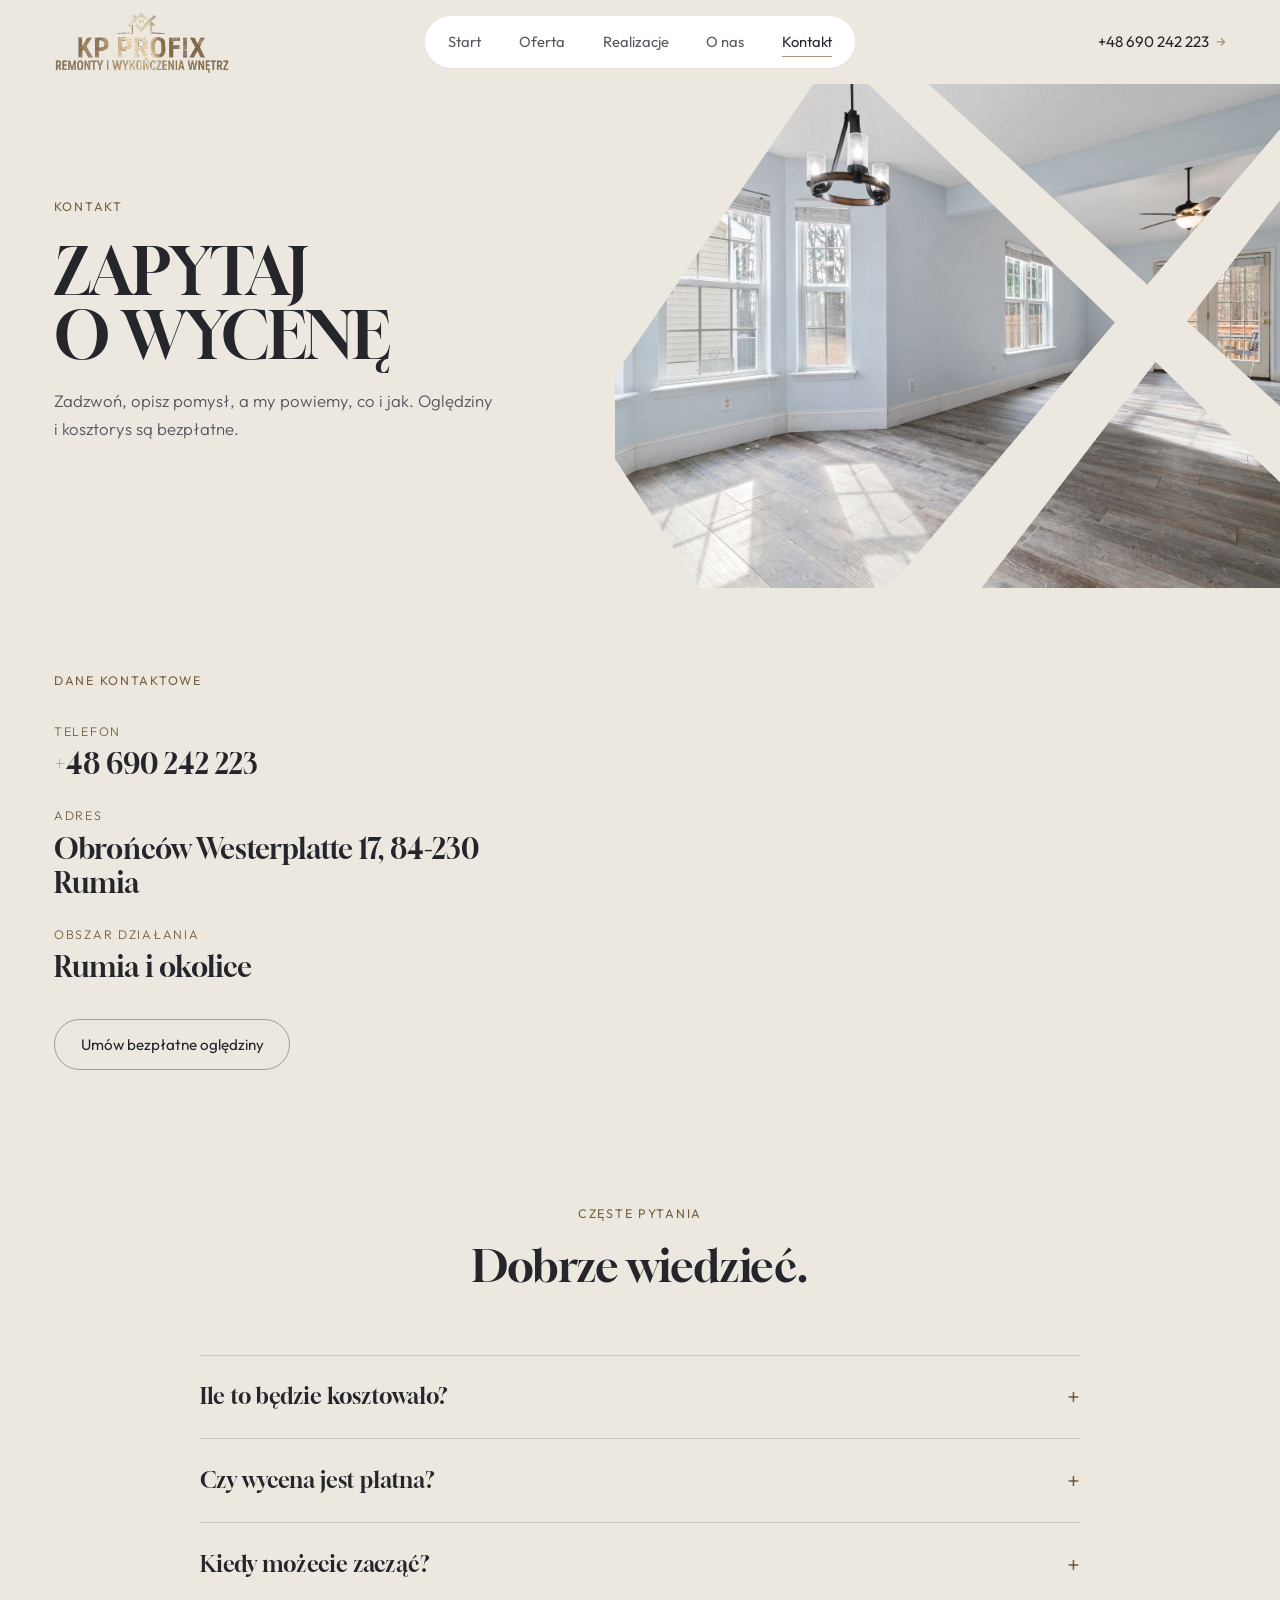
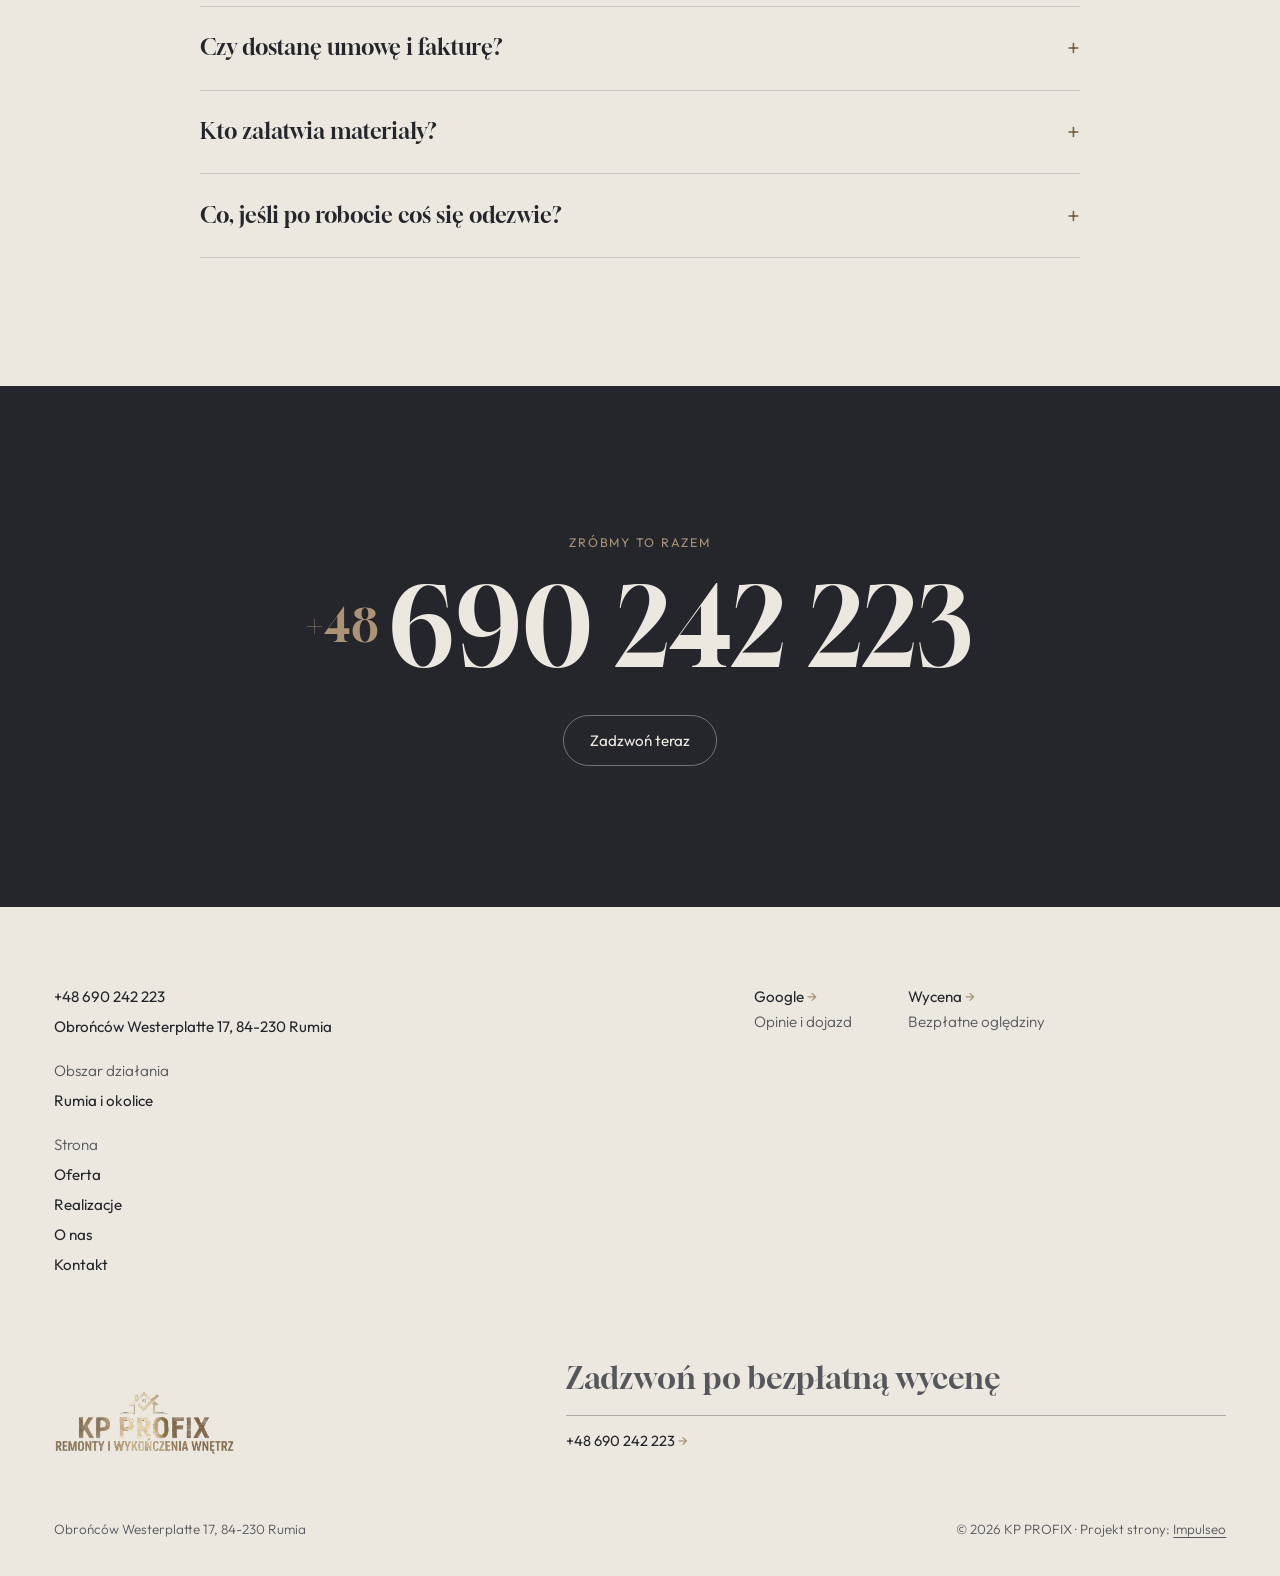
==== commit c1bbdcf4: "[claude-edit][cmt:82373762-c852-4179-a2b4-1c8aff60e8dd] Przebudowa dema na układ wzoru klindworthroo" ====
--- a/kontakt.html
+++ b/kontakt.html
@@ -5,107 +5,122 @@
 <meta name="viewport" content="width=device-width, initial-scale=1.0">
 <title>Kontakt - KP PROFIX</title>
 <meta name="description" content="Kontakt KP PROFIX - Obrońców Westerplatte 17, 84-230 Rumia">
-<link rel="canonical" href="https://kris20032.github.io/kp-profix/kontakt.html">
+<link rel="canonical" href="https://impulseo-pl.github.io/kp-profix/kontakt.html">
 <meta name="robots" content="noindex, nofollow">
 <meta property="og:type" content="website">
 <meta property="og:locale" content="pl_PL">
 <meta property="og:site_name" content="KP PROFIX">
 <meta property="og:title" content="Kontakt - KP PROFIX">
 <meta property="og:description" content="Kontakt KP PROFIX - Obrońców Westerplatte 17, 84-230 Rumia">
-<meta property="og:url" content="https://kris20032.github.io/kp-profix/kontakt.html">
-<meta property="og:image" content="https://kris20032.github.io/kp-profix/img/og.jpg">
+<meta property="og:url" content="https://impulseo-pl.github.io/kp-profix/kontakt.html">
+<meta property="og:image" content="https://impulseo-pl.github.io/kp-profix/img/og.jpg">
 <meta property="og:image:width" content="1200">
 <meta property="og:image:height" content="630">
 <meta name="twitter:card" content="summary_large_image">
+<meta name="theme-color" content="#ECE8E0">
 <link rel="preconnect" href="https://fonts.googleapis.com">
 <link rel="preconnect" href="https://fonts.gstatic.com" crossorigin>
-<link href="https://fonts.googleapis.com/css2?family=Space+Grotesk:wght@500;600;700&family=DM+Sans:opsz,wght@9..40,400;9..40,500;9..40,600&display=swap" rel="stylesheet">
-<link rel="stylesheet" href="assets/styles.css?v=e91f12bd">
+<link href="https://fonts.googleapis.com/css2?family=Gloock&family=Outfit:wght@300;400;500;600&display=swap" rel="stylesheet">
+<link rel="stylesheet" href="assets/styles.css?v=20261015">
 </head>
 <body>
-
 <header class="nav">
   <div class="wrap nav-inner">
-    <a class="brand brand-has-logo" href="index.html"><img class="brand-logo" src="img/logo.png" alt="KP PROFIX" width="675" height="255" decoding="async"></a>
-    <nav class="nav-links">
+    <a class="brand brand-has-logo" href="index.html"><img class="brand-logo" src="img/logo-kw.png" alt="KP PROFIX - remonty i wykończenia wnętrz" width="633" height="223" decoding="async"></a>
+    <nav class="nav-links" aria-label="Menu główne">
+      <a href="index.html">Start</a>
       <a href="oferta.html">Oferta</a>
       <a href="realizacje.html">Realizacje</a>
-      <a href="o-nas.html">O nas</a>
+      <a href="o-nas.html">O&nbsp;nas</a>
       <a href="kontakt.html" class="active" aria-current="page">Kontakt</a>
-      <a href="tel:+48690242223" class="btn btn-accent">Zadzwoń +48 690 242 223</a>
     </nav>
     <button class="nav-toggle" aria-label="Menu"><span></span><span></span><span></span></button>
+    <a class="nav-phone" href="tel:+48690242223" aria-label="Zadzwoń +48 690 242 223"><svg class="np-ico" width="17" height="17" viewBox="0 0 24 24" fill="none" aria-hidden="true"><path d="M6.6 10.8a15.5 15.5 0 0 0 6.6 6.6l2.2-2.2a1 1 0 0 1 1-.24 11.4 11.4 0 0 0 3.6.58 1 1 0 0 1 1 1V20a1 1 0 0 1-1 1A17 17 0 0 1 3 4a1 1 0 0 1 1-1h3.5a1 1 0 0 1 1 1c0 1.25.2 2.46.58 3.6a1 1 0 0 1-.25 1l-2.23 2.2Z" fill="currentColor"/></svg><span class="np-txt">+48 690 242 223</span> <span class="kw-arr">→</span></a>
   </div>
 </header>
+<main>
+<section class="kw-pagehead">
+  <div class="kw-hero-copy">
+    <span class="kw-eyebrow">Kontakt</span>
+    <h1>Zapytaj o&nbsp;wycenę</h1>
+    <p class="kw-hero-lead">Zadzwoń, opisz pomysł, a&nbsp;my powiemy, co i&nbsp;jak. Oględziny i&nbsp;kosztorys są bezpłatne.</p>
+  </div>
+  <div class="kw-cut"><img src="img/g7.jpg" alt="Jasny pokój po remoncie" width="1880" height="1253" fetchpriority="high" decoding="async"><svg viewBox="0 0 100 100" preserveAspectRatio="none" aria-hidden="true"><polygon points="0,0 30,0 0,58"/><polygon points="0,74 0,100 13,100"/><polygon points="38,0 47,0 100,64 100,79"/><polygon points="100,9 100,23 55,100 41,100"/></svg></div>
+</section>
 
-<main>
-<section class="pagehead">
-  <img src="img/g7.jpg" alt="KP PROFIX - Zapytaj o wycenę" width="1880" height="1253" decoding="async">
-  <div class="wrap">
-    <span class="eyebrow">Kontakt</span>
-    <h1>Zapytaj o wycenę</h1>
-    <p>Odpowiemy na pytania i przygotujemy wycenę.</p>
+<section class="kw-sec" style="padding-top:clamp(50px,6vw,90px)">
+  <div class="wrap kw-contact">
+    <div class="reveal">
+      <span class="kw-eyebrow">Dane kontaktowe</span>
+      <dl>
+        <div><dt>Telefon</dt><dd><a href="tel:+48690242223">+48 690 242 223</a></dd></div>
+        <div><dt>Adres</dt><dd>Obrońców Westerplatte 17, 84-230 Rumia</dd></div>
+        <div><dt>Obszar działania</dt><dd>Rumia i&nbsp;okolice</dd></div>
+      </dl>
+      <p style="margin-top:2.2rem"><a class="kw-pill" href="tel:+48690242223">Umów bezpłatne oględziny</a></p>
+    </div>
+    <div class="reveal"><iframe class="kw-map" title="KP PROFIX - Rumia" src="https://maps.google.com/maps?q=54.5597191%2C18.4081877&amp;z=14&amp;output=embed" loading="lazy" referrerpolicy="no-referrer-when-downgrade"></iframe></div>
   </div>
 </section>
-<section>
-  <div class="wrap contact-grid">
-    <div class="reveal">
-      <span class="eyebrow">Dane kontaktowe</span>
-      <h2 style="margin:var(--space-4) 0 var(--space-6)">KP PROFIX</h2>
-      <div class="info-list">
-        <div class="info-row"><div class="ic"><svg class="ico-tel" width="16" height="16" viewBox="0 0 24 24" fill="none" aria-hidden="true"><path d="M6.6 10.8a15.5 15.5 0 0 0 6.6 6.6l2.2-2.2a1 1 0 0 1 1-.24 11.4 11.4 0 0 0 3.6.58 1 1 0 0 1 1 1V20a1 1 0 0 1-1 1A17 17 0 0 1 3 4a1 1 0 0 1 1-1h3.5a1 1 0 0 1 1 1c0 1.25.2 2.46.58 3.6a1 1 0 0 1-.25 1l-2.23 2.2Z" fill="currentColor"/></svg></div><div><div class="lbl">Telefon</div><a class="val" href="tel:+48690242223">+48 690 242 223</a></div></div>
-        <div class="info-row"><div class="ic"><svg class="ico-pin" width="16" height="16" viewBox="0 0 24 24" fill="none" aria-hidden="true"><path d="M12 21s7-6.1 7-11.5A7 7 0 0 0 5 9.5C5 14.9 12 21 12 21Z" stroke="currentColor" stroke-width="1.6" fill="none"/><circle cx="12" cy="9.5" r="2.4" fill="currentColor"/></svg></div><div><div class="lbl">Adres</div><div class="val">Obrońców Westerplatte 17, 84-230 Rumia</div></div></div>
-      </div>
+<section class="kw-sec" style="padding-top:0">
+  <div class="wrap">
+    <div class="kw-center reveal">
+      <span class="kw-eyebrow">Częste pytania</span>
+      <h2>Dobrze wiedzieć.</h2>
     </div>
-    <div class="reveal">
-      <div class="form">
-        <h3 style="margin-bottom:var(--space-4)">Najszybciej telefonicznie</h3>
-        <p class="muted" style="margin-bottom:var(--space-5)">Zadzwoń, opisz pomysł, a my powiemy, co i jak. Bez zobowiązań.</p>
-        <a href="tel:+48690242223" class="btn btn-accent" style="justify-content:center">Zadzwoń: +48 690 242 223 <span class="arr">→</span></a>
-      </div>
+    <div class="kw-faq">
+      <details class="reveal"><summary>Ile to będzie kosztowało?</summary><p>Zależy od zakresu i&nbsp;materiałów - dlatego najpierw jedziemy obejrzeć i&nbsp;zmierzyć, a&nbsp;dopiero potem liczymy. Dostajesz kosztorys rozpisany na pozycje, nie jedną kwotę z&nbsp;sufitu.</p></details>
+      <details class="reveal"><summary>Czy wycena jest płatna?</summary><p>Nie. Oględziny i&nbsp;kosztorys w&nbsp;Rumi i&nbsp;najbliższej okolicy są bezpłatne i&nbsp;do niczego nie zobowiązują.</p></details>
+      <details class="reveal"><summary>Kiedy możecie zacząć?</summary><p>Zależy od zakresu i&nbsp;kalendarza. Zadzwoń - powiemy, kiedy realnie możemy wejść, i&nbsp;tego terminu się trzymamy.</p></details>
+      <details class="reveal"><summary>Czy dostanę umowę i&nbsp;fakturę?</summary><p>Tak, jedno i&nbsp;drugie. Umowa opisuje zakres, cenę, terminy i&nbsp;gwarancję, a&nbsp;fakturę dostajesz za każdy rozliczony etap.</p></details>
+      <details class="reveal"><summary>Kto załatwia materiały?</summary><p>Zwykle my - mamy sprawdzone hurtownie i&nbsp;rabaty wykonawcy, a&nbsp;wszystkie faktury zakupu widzisz. Wolisz kupić coś samodzielnie? Podamy ilości i&nbsp;parametry, żebyś nie przepłacił.</p></details>
+      <details class="reveal"><summary>Co, jeśli po robocie coś się odezwie?</summary><p>Pęknięcie na ścianie czy rysa przy oknie po roku to sprawa do naprawy, nie do dyskusji. Nasza robota - nasza poprawka, bez kombinowania.</p></details>
     </div>
   </div>
 </section>
-<section style="padding-top:0">
+<section class="kw-dark kw-call cta">
   <div class="wrap reveal">
-    <iframe class="map" title="KP PROFIX - Rumia" src="https://maps.google.com/maps?q=54.5597191%2C18.4081877&z=15&output=embed" loading="lazy" referrerpolicy="no-referrer-when-downgrade"></iframe>
+    <span class="kw-eyebrow">Zróbmy to razem</span>
+    <a class="kw-call-num" href="tel:+48690242223"><small>+48</small>690 242 223</a>
+    <a class="kw-pill on-dark" href="tel:+48690242223">Zadzwoń teraz</a>
   </div>
 </section>
 </main>
-
 <footer>
   <div class="wrap">
-    <div class="foot-grid">
-      <div class="foot-brand">
-        <div class="name">KP PROFIX</div>
-        <p>Remonty i wykończenia wnętrz w Rumi i okolicy: płytki, łazienki, kuchnie, malowanie, zabudowy z płyt g-k. Jedna ekipa od skucia starych płytek do montażu mebli.</p>
-      </div>
-      <div class="foot-col">
-        <h4>Nawigacja</h4>
+    <div class="kw-foot-top">
+      <div class="kw-foot-list">
+        <a href="tel:+48690242223">+48 690 242 223</a>
+        <span>Obrońców Westerplatte 17, 84-230 Rumia</span>
+        <span class="lab">Obszar działania</span>
+        <span>Rumia i&nbsp;okolice</span>
+        <span class="lab">Strona</span>
         <a href="oferta.html">Oferta</a>
         <a href="realizacje.html">Realizacje</a>
-        <a href="o-nas.html">O nas</a>
+        <a href="o-nas.html">O&nbsp;nas</a>
         <a href="kontakt.html">Kontakt</a>
       </div>
-      <div class="foot-col">
-        <h4>Kontakt</h4>
-        <a href="tel:+48690242223">+48 690 242 223</a>
-        <p>Obrońców Westerplatte 17, 84-230 Rumia</p>
-        <a href="https://www.google.com/maps/place/KP+PROFIX/@54.5597191,18.4081877,17z/data=!4m6!3m5!1s0x46fda58ebffb3f71:0x9d55cb7c655bd39c!8m2!3d54.5597191!4d18.4081877" target="_blank" rel="noopener">Jak dojechać →</a>
-      <div class="foot-soc">
-        <a class="soc" href="https://www.google.com/maps/place/KP+PROFIX/@54.5597191,18.4081877,17z/data=!4m6!3m5!1s0x46fda58ebffb3f71:0x9d55cb7c655bd39c!8m2!3d54.5597191!4d18.4081877" target="_blank" rel="noopener" aria-label="Google - KP PROFIX"><svg viewBox="0 0 24 24" aria-hidden="true" focusable="false"><path d="M12.48 10.92v3.28h7.84c-.24 1.84-.853 3.187-1.787 4.133-1.147 1.147-2.933 2.4-6.053 2.4-4.827 0-8.6-3.893-8.6-8.72s3.773-8.72 8.6-8.72c2.6 0 4.507 1.027 5.907 2.347l2.307-2.307C18.747 1.44 16.133 0 12.48 0 5.867 0 .307 5.387.307 12s5.56 12 12.173 12c3.573 0 6.267-1.173 8.373-3.36 2.16-2.16 2.84-5.213 2.84-7.667 0-.76-.053-1.467-.173-2.053H12.48z" fill="currentColor"/></svg></a>
-      </div>
+      <div class="kw-foot-soc">
+        <a href="https://www.google.com/maps/place/KP+PROFIX/@54.5597191,18.4081877,17z/data=!4m6!3m5!1s0x46fda58ebffb3f71:0x9d55cb7c655bd39c!8m2!3d54.5597191!4d18.4081877" target="_blank" rel="noopener">Google <span class="kw-arr">→</span><span class="sub">Opinie i&nbsp;dojazd</span></a>
+        <a href="kontakt.html">Wycena <span class="kw-arr">→</span><span class="sub">Bezpłatne oględziny</span></a>
       </div>
     </div>
-    <div class="foot-bot">
-      <span>© 2026 KP PROFIX</span>
-      <span>Projekt strony: <a class="foot-credit" href="https://impulseo.pl" target="_blank" rel="noopener">Impulseo</a></span>
+    <div class="kw-foot-mid">
+      <a href="index.html"><img src="img/logo-kw.png" alt="KP PROFIX" width="633" height="223" loading="lazy" decoding="async"></a>
+      <div>
+        <a class="kw-foot-call" href="tel:+48690242223">Zadzwoń po bezpłatną wycenę</a>
+        <a class="kw-foot-call-sub" href="tel:+48690242223">+48 690 242 223 <span class="kw-arr">→</span></a>
+      </div>
+    </div>
+    <div class="kw-foot-bot">
+      <span>Obrońców Westerplatte 17, 84-230 Rumia</span>
+      <span>© 2026 KP PROFIX · Projekt strony: <a class="foot-credit" href="https://impulseo.pl" target="_blank" rel="noopener">Impulseo</a></span>
     </div>
   </div>
 </footer>
-<div class="sticky-call"><a class="sc-call" href="tel:+48690242223"><svg class="ico-tel" width="16" height="16" viewBox="0 0 24 24" fill="none" aria-hidden="true"><path d="M6.6 10.8a15.5 15.5 0 0 0 6.6 6.6l2.2-2.2a1 1 0 0 1 1-.24 11.4 11.4 0 0 0 3.6.58 1 1 0 0 1 1 1V20a1 1 0 0 1-1 1A17 17 0 0 1 3 4a1 1 0 0 1 1-1h3.5a1 1 0 0 1 1 1c0 1.25.2 2.46.58 3.6a1 1 0 0 1-.25 1l-2.23 2.2Z" fill="currentColor"/></svg> Zadzwoń</a><a class="sc-quote" href="kontakt.html">Zadzwoń po kosztorys</a></div>
+<div class="sticky-call"><a class="sc-call" href="tel:+48690242223"><svg class="ico-tel" width="17" height="17" viewBox="0 0 24 24" fill="none" aria-hidden="true"><path d="M6.6 10.8a15.5 15.5 0 0 0 6.6 6.6l2.2-2.2a1 1 0 0 1 1-.24 11.4 11.4 0 0 0 3.6.58 1 1 0 0 1 1 1V20a1 1 0 0 1-1 1A17 17 0 0 1 3 4a1 1 0 0 1 1-1h3.5a1 1 0 0 1 1 1c0 1.25.2 2.46.58 3.6a1 1 0 0 1-.25 1l-2.23 2.2Z" fill="currentColor"/></svg> Zadzwoń</a><a class="sc-quote" href="kontakt.html">Bezpłatna wycena</a></div>
 <div class="demo-wazne" data-do="2026-10-21" data-cykl="3" hidden><svg class="dw-ico" width="13" height="13" viewBox="0 0 24 24" fill="none" aria-hidden="true"><circle cx="12" cy="12" r="8.6" stroke="currentColor" stroke-width="1.8"/><path d="M12 7.2V12l3.3 2" stroke="currentColor" stroke-width="1.8" stroke-linecap="round"/></svg><span class="dw-txt"></span></div>
 
-<script src="assets/main.js"></script>
+<script src="assets/main.js?v=20261015"></script>
 </body>
 </html>
--- a/assets/styles.css
+++ b/assets/styles.css
@@ -1,1849 +1,279 @@
-/* ============================================================
-   STOLBASZ — premium, architektoniczny B2B fit-out
-   Jasna paleta, zero brązu. System wg premium-web-craft.
-   Projekt strony: Impulseo (impulseo.pl)
-   ============================================================ */
-
+/* KP PROFIX - układ wg wzoru klindworthroofing.com (zlecenie Szymona 15.10.2026):
+   kremowe tło + grafit, złoty akcent z logo, szeryfowe nagłówki, duże zdjęcia. */
 :root{
-  /* PALETA — jasna, architektoniczna, chłodna */
-  --paper:#F4F6F8;          /* główne tło */
-  --paper-2:#E7EBEF;        /* sekcje alternatywne (chłodny jasny szary) */
-  --paper-3:#E7EBEF;        /* delikatne wypełnienia */
-  --ink:#15212E;            /* tekst główny — chłodny grafit */
-  --ink-soft:#243443;       /* nagłówki drugorzędne */
-  --muted:#6B7785;          /* tekst poboczny */
-  --line:rgba(21,33,46,.12);/* hairline */
-  --accent:#E8A317;         /* stonowany petrol-slate — jedyny akcent */
-  --accent-d:#C9870C;
-  --accent-soft:rgba(232,163,23,.10);
-  --dark:#15212E;           /* sekcje ciemne (stopka/CTA) */
-
-  /* HOVER ZDJĘĆ — JEDEN standard dla całego silnika (decyzja K. 04.08.2026, artefakt z wariantami).
-     AKTUALNE (K.+Szymon 09.08.2026, wybór z artefaktu 6 wariantów): zoom 1.05 przy 1.4s -
-     przy tak długim czasie mocniejszy kadr NIE skacze, tylko „oddycha". Poprzedni standard
-     (1.02 / .55s z 04.08) odbierany jako dynamiczny i szybki.
-     Spoczynek lekko przygaszony, ale TYLKO tam, gdzie jest mysz (@media hover:hover) —
-     na telefonie zdjęcia zostają w pełnej jasności. */
-  --img-zoom:1.05;                   /* K.+Szymon 09.08: wariant F z artefaktu porównawczego */
-  --img-rest:brightness(.95) saturate(.99);
-  --img-hot:brightness(1.06) saturate(1.05);
-  --img-dur:1.4s;                    /* K.+Szymon 09.08 (wariant F): powoli = elegancko */
-  --img-ease:cubic-bezier(.16,.84,.44,1);  /* miękki ogon, efekt „oddychania" */
-
-  /* ODSTĘPY — skala 4/8 */
-  --space-1:4px; --space-2:8px; --space-3:12px; --space-4:16px; --space-5:24px;
-  --space-6:32px; --space-7:48px; --space-8:64px; --space-9:96px; --space-10:128px;
-
-  /* TYPOGRAFIA — fluid clamp() (skala podbita 16.07.2026: większe, czytelniejsze litery — uwaga Adama) */
-  --text-sm:clamp(.9rem,.87rem + .12vw,1rem);
-  --text-base:clamp(1.08rem,1.04rem + .18vw,1.2rem);
-  --text-lg:clamp(1.24rem,1.15rem + .34vw,1.44rem);
-  --text-h3:clamp(1.34rem,1.22rem + .55vw,1.66rem);
-  --text-h2:clamp(2.1rem,1.66rem + 2.1vw,3.1rem);
-  --text-h1:clamp(2.9rem,2.1rem + 4vw,5.1rem);
-
-  /* PROMIENIE — architektoniczne, raczej ostre */
-  --r-sm:3px; --r-md:6px; --r-lg:10px;
-
-  /* RUCH */
-  --ease:cubic-bezier(.25,.46,.45,.94); --dur:.24s;
-
-  /* CIENIE — miękkie, warstwowe */
-  --sh-sm:0 1px 2px rgba(16,24,32,.04), 0 2px 8px rgba(16,24,32,.05);
-  --sh-md:0 2px 6px rgba(16,24,32,.05), 0 12px 28px -8px rgba(16,24,32,.12);
-  --sh-lg:0 6px 14px rgba(16,24,32,.07), 0 26px 56px -18px rgba(16,24,32,.22);
-
-  --hairline:1px solid var(--line);
-
-  --font-display:'Space Grotesk','Inter',sans-serif;
-  --font-body:'DM Sans','Inter',sans-serif;
-}
-
+  --paper:#ECE8E0;
+  --paper-2:#E2DDD3;
+  --paper-3:#F6F3EE;
+  --ink:#24262B;
+  --ink-2:#2C2F35;
+  --ink-soft:#55575C;
+  --cream-soft:#B9B4AB;
+  --accent:#AC9376;
+  --accent-d:#75603F;
+  --accent-soft:#D9CBB6;
+  --line:rgba(36,38,43,.16);
+  --line-dark:rgba(236,232,224,.16);
+  --font-display:"Gloock",Georgia,"Times New Roman",serif;
+  --font-body:"Outfit",system-ui,-apple-system,"Segoe UI",sans-serif;
+  --wrap:1320px;
+  --pad:clamp(20px,4.2vw,60px);
+  --ease:cubic-bezier(.16,.84,.44,1);
+  --nav-h:84px;
+}
 *{box-sizing:border-box;margin:0;padding:0}
-html{scroll-behavior:smooth}
-body{
-  font-family:var(--font-body);
-  font-size:var(--text-base);
-  line-height:1.65;
-  color:var(--ink);
-  background:var(--paper);
-  -webkit-font-smoothing:antialiased;
-  text-rendering:optimizeLegibility;
-}
-img{max-width:100%;height:auto;display:block}  /* height:auto = width/height z atrybutów trzyma proporcje (TOP#12) */
+html{scroll-padding-top:90px}
+body{font-family:var(--font-body);font-weight:300;font-size:1.0625rem;line-height:1.65;color:var(--ink);background:var(--paper);-webkit-font-smoothing:antialiased;text-rendering:optimizeLegibility;overflow-x:hidden}
+img{max-width:100%;height:auto;display:block}
 a{color:inherit;text-decoration:none}
-
-.wrap{width:min(92%,1180px);margin-inline:auto}
-section{padding-block:clamp(52px,6.5vw,96px)}
-
-h1,h2,h3{font-family:var(--font-display);font-weight:700;line-height:1.08;letter-spacing:-.02em;color:var(--ink)}
-h1{font-size:var(--text-h1);letter-spacing:-.035em}
-h2{font-size:var(--text-h2);letter-spacing:-.025em}
-h3{font-size:var(--text-h3)}
-/* MIARA — długość wiersza. WCAG 2.2 SC 1.4.8: max 80 znaków; Butterick: 45–90.
-   68ch daje realnie 72–78 znaków polskiego tekstu, czyli z zapasem pod granicą.
-   Wcześniej limit miał TYLKO <p> — <li>, <blockquote> i <dd> nie miały żadnego,
-   i to jedyny powód, dla którego 23 bloki na dwóch oddanych stronach jadą po
-   83–106 znaków w wierszu (pomiar 07.08.2026, bramka `miara`).
-   ⚠️ Listy i definicje ograniczamy TYLKO bez klasy: `ul`/`ol` z klasą to u nas
-   układ (siatki kafli, menu), a nie tekst ciągły — tam miarę wyznacza układ. */
-/* 60ch, nie 68ch (K. 10.08): po zmianie fontów na węższe kroje (DM Sans i spółka)
-   w 68ch mieściło się ~90 znaków - bramka pikselowa słusznie zgłaszała przekroczenie
-   granicy 80. Pomiar na żywej przeglądarce: 60ch = 90 znaków, 53ch = ~78 znaków, czyli normę WCAG 1.4.8. */
-:root{ --miara:53ch }
-p{max-width:min(100%,var(--miara))}
-blockquote,
-ul:not([class])>li, ol:not([class])>li,
-dl:not([class])>dd{max-width:min(100%,var(--miara))}
-
-/* ⚠️ Świadomie BEZ wyjątku `.tile p,.card p,.svc p{max-width:none}`, choć nasuwa się sam:
-   te akapity BYŁY już ograniczone (stare `p{max-width:65ch}`), więc „wyjątek" nie odblokowałby
-   niczego nowego — tylko ROZLUŹNIŁ stan sprzed zmiany na wszystkich demach naraz.
-   `figcaption` żadna z reguł wyżej nie dotyczy, więc też nie potrzebuje zwolnienia. */
-
-/* ŁAMANIE. `balance` wyrównuje długości wierszy w nagłówku, `pretty` pilnuje ostatniego
-   wiersza akapitu, żeby nie został w nim jeden wyraz. Obsługiwane od Chrome 117 /
-   Safari 17.5; starsze przeglądarki po prostu ignorują tę własność.
-   `text-wrap:pretty` nie występowało dotąd ANI RAZ w silniku ani w repo klientów. */
-h1,h2,h3,.lead,.lede{text-wrap:balance}
-p,li,blockquote,dd{text-wrap:pretty}
-
-.eyebrow{
-  font-family:var(--font-body);
-  font-size:var(--text-sm);
-  font-weight:600;
-  letter-spacing:.18em;
-  text-transform:uppercase;
-  color:var(--accent);
-  display:inline-flex;align-items:center;gap:var(--space-3);
-}
-/* flex:none + margin-top = kreska trzyma się PIERWSZEJ linii. Wcześniej align-items:center
-   centrowało ją względem całego bloku i przy zawinięciu (długi kicker typu
-   „…WNĘTRZ · LESZNO · OD 2019") druga linia lądowała z brzydkim wcięciem. */
-.eyebrow{align-items:flex-start}
-.eyebrow>*,.eyebrow{text-wrap:balance}   /* dlugi kicker lamal sie na sierote typu samo „2019" w drugiej linii */
-.eyebrow::before{content:"";width:28px;height:1px;background:var(--accent);display:inline-block;flex:none;margin-top:.62em}
-
-.muted{color:var(--muted)}
-.lead{font-size:var(--text-lg);line-height:1.55;color:var(--ink-soft);max-width:50ch}
-
-/* ---------- BUTTONS ---------- */
-.btn{
-  display:inline-flex;align-items:center;gap:var(--space-2);
-  font-weight:600;font-size:var(--text-sm);letter-spacing:.02em;
-  padding:var(--space-4) var(--space-6);
-  border-radius:var(--r-sm);
-  transition:transform var(--dur) var(--ease),box-shadow var(--dur) var(--ease),background var(--dur) var(--ease);
-  cursor:pointer;border:1px solid transparent;
-}
-.btn-accent{background:var(--accent);color:#fff;box-shadow:var(--sh-sm)}
-.btn-accent:hover{background:var(--accent-d);transform:translateY(-2px);box-shadow:var(--sh-md)}
-.btn-accent:active{transform:translateY(0);box-shadow:var(--sh-sm)}
-.btn-ghost{background:transparent;color:var(--ink);border-color:var(--line)}
-.btn-ghost:hover{border-color:var(--accent);color:var(--accent);transform:translateY(-2px)}
-.btn-light{background:#fff;color:var(--ink);box-shadow:var(--sh-sm)}
-.btn-light:hover{transform:translateY(-2px);box-shadow:var(--sh-md)}
-.btn .arr{transition:transform var(--dur) var(--ease)}
-.btn:hover .arr{transform:translateX(4px)}
-
-/* ---------- NAV ---------- */
-.nav{
-  position:sticky;top:0;z-index:50;
-  background:color-mix(in srgb,var(--paper) 88%,transparent);
-  backdrop-filter:saturate(140%) blur(10px);
-  border-bottom:var(--hairline);
-}
-.nav-inner{display:flex;align-items:center;justify-content:space-between;gap:var(--space-5);height:72px}
-/* ANTY-NACHODZENIE (K. 05.08.2026): długa nazwa firmy + przycisk z pełnym numerem nie mieściły się w pasku
-   i flex ściskał linki PONIŻEJ ich treści - "Kontakt" wchodził na ramkę "Zadzwoń +48 ...". Teraz ustępuje
-   nazwa marki (skrót wielokropkiem), a menu i przycisk nigdy się nie kurczą ani nie zachodzą na siebie. */
-.brand{display:flex;flex-direction:column;line-height:1;min-width:0;flex:0 1 auto}
-.brand .name{font-family:var(--font-display);font-weight:800;font-size:1.35rem;letter-spacing:.04em;white-space:nowrap;overflow:hidden;text-overflow:ellipsis}
-.brand .sub{font-size:.62rem;letter-spacing:.34em;text-transform:uppercase;color:var(--muted);margin-top:5px;white-space:nowrap;overflow:hidden;text-overflow:ellipsis}
-.nav-links{display:flex;align-items:center;gap:var(--space-6);flex:0 0 auto}
-.nav-links a{font-size:var(--text-sm);font-weight:500;color:var(--ink-soft);position:relative;padding-block:4px;white-space:nowrap;transition:color var(--dur) var(--ease)}
-.nav-links a::after{content:"";position:absolute;left:0;bottom:0;width:0;height:1.5px;background:var(--accent);transition:width var(--dur) var(--ease)}
+button{font:inherit;color:inherit;background:none;border:0;cursor:pointer}
+h1,h2,h3{font-family:var(--font-display);font-weight:400;line-height:1.05;letter-spacing:-.01em}
+h1,h2,h3{text-wrap:balance}
+p,li,blockquote{text-wrap:pretty}
+.wrap{width:min(100% - 2*var(--pad),var(--wrap));margin-inline:auto}
+main{display:block}
+:focus-visible{outline:2px solid var(--accent);outline-offset:3px}
+
+/* ---------- etykiety i przyciski ---------- */
+.kw-eyebrow{display:inline-block;font-size:.78rem;font-weight:400;letter-spacing:.14em;text-transform:uppercase;color:var(--accent-d)}
+.kw-dark .kw-eyebrow{color:var(--accent)}
+.kw-pill{display:inline-flex;align-items:center;gap:.6em;padding:.78em 1.7em;border:1px solid rgba(36,38,43,.38);border-radius:999px;font-size:.95rem;font-weight:400;color:var(--ink);transition:background .45s var(--ease),color .45s var(--ease),border-color .45s var(--ease)}
+.kw-pill:hover{background:var(--ink);border-color:var(--ink);color:var(--paper)}
+.kw-dark .kw-pill,.kw-pill.on-dark{border-color:rgba(236,232,224,.4);color:var(--paper)}
+.kw-dark .kw-pill:hover,.kw-pill.on-dark:hover{background:var(--paper);border-color:var(--paper);color:var(--ink)}
+.kw-arr{display:inline-block;color:var(--accent);transition:transform .45s var(--ease)}
+a:hover .kw-arr{transform:translateX(4px)}
+
+/* ---------- nagłówek strony ---------- */
+.nav{position:sticky;top:0;z-index:90;background:var(--paper);transition:transform .45s var(--ease),box-shadow .45s var(--ease)}
+.nav.is-stuck{box-shadow:0 1px 0 var(--line)}
+.nav.nav-hidden{transform:translateY(-100%)}
+.nav-inner{display:grid;grid-template-columns:1fr auto 1fr;align-items:center;height:var(--nav-h);gap:24px}
+.brand{justify-self:start;display:flex;align-items:center}
+.brand-logo{height:62px;width:auto}
+.nav-links{display:flex;align-items:center;gap:4px;background:#fff;border-radius:999px;padding:6px;box-shadow:0 1px 0 rgba(36,38,43,.04)}
+.nav-links a{position:relative;padding:.55em 1.15em;border-radius:999px;font-size:.92rem;font-weight:400;color:var(--ink-soft);transition:color .3s ease,background .3s ease}
+.nav-links a::after{content:"";position:absolute;left:1.15em;right:1.15em;bottom:.38em;height:1px;background:var(--accent);transform:scaleX(0);transform-origin:left;transition:transform .45s var(--ease)}
 .nav-links a:hover,.nav-links a.active{color:var(--ink)}
-.nav-links a:hover::after,.nav-links a.active::after{width:100%}
-.nav-links .btn{padding:var(--space-2) var(--space-5)}
-/* przyciski w nav: właściwy kolor (przebij .nav-links a) + bez podkreślenia */
-.nav-links a.btn-accent{color:#fff}
-.nav-links a.btn-ghost,.nav-links a.btn-light{color:var(--ink)}
-/* CTA w pasku: NIE podkreślenie spod linków menu, ale ten sam przelatujący błysk,
-   co na wszystkich innych przyciskach (zgłoszenie K. 13.08.2026 - „na hero jest efekt
-   światła przechodzącego przez przycisk, na navbarze go nie ma, a mają być identyczne").
-   Reguła `.nav-links a::after` jest silniejsza od `.btn::after`, więc trzeba jej
-   geometrię wyzerować i wpisać połysk z nazwy - samo `display:none` gasiło efekt. */
-.nav-links a.btn::after{
-  display:block;content:"";position:absolute;inset:0;z-index:-1;pointer-events:none;
-  width:auto;height:auto;border-radius:inherit;   /* kasuje geometrię podkreślenia (width:0;height:1.5px) */
-  background:linear-gradient(100deg,transparent 32%,rgba(255,255,255,.20) 50%,transparent 68%);
-  translate:-120% 0}
-@media (prefers-reduced-motion:no-preference){
-  .nav-links a.btn:hover::after{translate:120% 0;transition:translate .75s var(--mt-ease,cubic-bezier(.16,.84,.44,1))}
-}
-.nav-toggle{display:none;background:none;border:none;cursor:pointer;flex-direction:column;gap:5px;padding:8px}
-.nav-toggle span{width:24px;height:2px;background:var(--ink);transition:var(--dur)}
-/* Ciasny zakres MIĘDZY menu mobilnym a pełnym pulpitem: zbijamy odstępy i nazwę marki,
-   żeby wszystko zmieściło się naturalnie, zanim w ogóle dojdzie do skracania wielokropkiem. */
-@media(max-width:1280px) and (min-width:921px){
-  .nav-links{gap:var(--space-4)}
-  .nav-links .btn{padding:var(--space-2) var(--space-4)}
-  .brand .name{font-size:1.15rem}
-}
-
-/* ---------- HERO (split) ---------- */
-.hero{position:relative;overflow:hidden;border-bottom:var(--hairline)}
-.hero-grid{display:grid;grid-template-columns:1.05fr .95fr;gap:clamp(24px,4vw,60px);align-items:center;
-  padding-block:clamp(36px,4.5vw,64px)}
-.hero-copy .eyebrow{margin-bottom:var(--space-5)}
-.hero-copy h1{margin-bottom:var(--space-5)}
-.hero-copy .lead{margin-bottom:var(--space-7)}
-.hero-actions{display:flex;flex-wrap:wrap;gap:var(--space-4)}
-.hero-art{position:relative;aspect-ratio:4/3;border-radius:var(--r-lg);overflow:hidden;box-shadow:var(--sh-lg)}
-.hero-art img{width:100%;height:100%;object-fit:cover}
-.hero-art::after{content:"";position:absolute;inset:0;background:linear-gradient(180deg,transparent 55%,rgba(18,24,28,.28))}
-.hero-badge{position:absolute;left:var(--space-5);bottom:var(--space-5);z-index:2;
-  background:rgba(252,252,251,.94);backdrop-filter:blur(4px);
-  border-radius:var(--r-md);padding:var(--space-4) var(--space-5);box-shadow:var(--sh-md);max-width:78%}
-.hero-badge strong{display:block;font-family:var(--font-display);font-size:1rem;letter-spacing:-.01em}
-.hero-badge span{font-size:var(--text-sm);color:var(--muted)}
-
-/* ---------- HERO duży / kinowy (strona główna) ---------- */
-.hero-cine{position:relative;min-height:clamp(560px,82vh,840px);min-height:clamp(560px,82svh,840px);display:flex;align-items:center;overflow:hidden;border-bottom:var(--hairline)}
-.hero-cine>img{position:absolute;inset:0;width:100%;height:100%;object-fit:cover;z-index:0}
-.hero-cine::after{content:"";position:absolute;inset:0;z-index:1;
-  background:linear-gradient(95deg,rgba(13,18,23,.86) 0%,rgba(13,18,23,.64) 32%,rgba(13,18,23,.24) 62%,rgba(13,18,23,.04) 100%)}
-.hero-cine .wrap{position:relative;z-index:2;padding-block:var(--space-8)}
-.hero-cine .hero-copy{max-width:660px}
-.hero-cine .eyebrow{color:#fff;margin-bottom:var(--space-5)}
-.hero-cine .eyebrow::before{background:#fff}
-.hero-cine h1{color:#fff;margin-bottom:var(--space-5);font-size:clamp(2.9rem,2rem + 4.4vw,5.2rem);text-wrap:balance}
-.hero-cine .lead{color:rgba(255,255,255,.92);max-width:48ch;margin-bottom:var(--space-7)}
-.hero-cine .hero-actions{display:flex;flex-wrap:wrap;gap:var(--space-4)}
-/* NISKIE OKNO (laptop z dokiem i paskami przeglądarki ma ~700-780 px wysokości widoku):
-   H1 do 5.2rem + długi lead nie mieściły się i przyciski wypadały POD krawędź ekranu -
-   klient widział stronę bez ani jednego CTA. Skalujemy w dół, zamiast przycinać treść. */
-@media(min-width:821px) and (max-height:820px){
-  .hero-cine{min-height:clamp(520px,94svh,780px)}
-  .hero-cine .wrap{padding-block:var(--space-6)}
-  .hero-cine h1{font-size:clamp(2.2rem,1.5rem + 2.6vw,3.6rem);margin-bottom:var(--space-4)}
-  .hero-cine .eyebrow{margin-bottom:var(--space-4)}
-  .hero-cine .lead{margin-bottom:var(--space-5);max-width:44ch}
-}
-@media(max-width:680px){
-  .hero-cine{min-height:clamp(520px,76vh,640px);min-height:clamp(520px,76svh,640px);align-items:flex-end}
-  .hero-cine::after{background:linear-gradient(0deg,rgba(13,18,23,.9) 6%,rgba(13,18,23,.45) 55%,rgba(13,18,23,.25) 100%)}
-  .hero-cine .wrap{padding-bottom:var(--space-9)}
-  /* TELEFON (~90% oglądających): lead potrafił zająć 8 linii i zepchnąć CTA poza pierwszy ekran.
-     Zwężamy interlinię i skalę - treści nie ucinamy, bo to ona sprzedaje. */
-  .hero-cine .lead{font-size:.98rem;line-height:1.5;margin-bottom:var(--space-5)}
-  .hero-cine .eyebrow{font-size:.72rem;letter-spacing:.13em;margin-bottom:var(--space-4)}
-  .hero-cine .eyebrow::before{width:20px}
-  .hero-cine h1{margin-bottom:var(--space-4)}
-}
-
-/* full-bleed hero variant (podstrony) */
-.pagehead{position:relative;min-height:46vh;min-height:46svh;display:flex;align-items:flex-end;overflow:hidden;border-bottom:var(--hairline)}
-.pagehead img{position:absolute;inset:0;width:100%;height:100%;object-fit:cover}
-/* 10.08.2026 (decyzja K.): mocniejsze przyciemnienie + cień pod tekstem. Bramka mierzyła na
-   nagłówkach podstron 3,38-3,43:1 przy wymaganych 4,5 — jasne zdjęcie (hala, śnieg, niebo)
-   podchodziło pod biały tekst. Zdjęcia klientów są różne, więc kontrast musi dawać WARSTWA,
-   a nie szczęśliwy dobór kadru. */
-.pagehead::after{content:"";position:absolute;inset:0;background:linear-gradient(180deg,rgba(18,24,28,.40),rgba(18,24,28,.76))}
-.pagehead .wrap{position:relative;z-index:2;padding-block:var(--space-9);color:#fff}
-.pagehead h1{color:#fff;max-width:18ch;text-shadow:0 2px 16px rgba(0,0,0,.55)}
-.pagehead .eyebrow{color:#fff}
-.pagehead .eyebrow::before{background:#fff}
-.pagehead p{color:rgba(255,255,255,.92);margin-top:var(--space-4);max-width:54ch;text-shadow:0 1px 12px rgba(0,0,0,.5)}
-
-/* ---------- STRIP (pasek skrótów / liczby) ---------- */
-.strip{background:var(--dark);color:#fff}
-/* PASEK HASEŁ — standard 04.08.2026 (decyzja K.): 5 haseł w JEDNYM rzędzie, tekst WYŚRODKOWANY,
-   węższe marginesy boczne niż reszta strony (pasek ma iść szerzej), równe wysokości kolumn. */
-.strip .wrap{width:min(96%,1440px);display:grid;grid-template-columns:repeat(5,1fr);
-  gap:var(--space-5);padding-block:var(--space-7);align-items:stretch}
-.strip .item .k{font-family:var(--font-display);font-size:clamp(1.05rem,.82rem + .85vw,1.55rem);
-  font-weight:800;letter-spacing:-.02em;color:#fff;line-height:1.18;text-wrap:balance}
-.strip .item .v{font-size:var(--text-sm);color:rgba(255,255,255,.66);margin-top:var(--space-2);line-height:1.4}
-.strip .item{border-left:2px solid var(--accent);padding-inline:var(--space-4);
-  text-align:center;display:flex;flex-direction:column;justify-content:center}
-/* liczba kolumn = liczba haseł, żeby ostatnie nie zostawało samo w drugim rzędzie.
-   Klasę n-N nadaje multipage.py; domyślnie (bez klasy) pasek jest 5-kolumnowy. */
-.strip.n-2 .wrap{grid-template-columns:repeat(2,1fr)}
-.strip.n-3 .wrap{grid-template-columns:repeat(3,1fr)}
-.strip.n-4 .wrap{grid-template-columns:repeat(4,1fr);gap:var(--space-6)}
-.strip.n-4 .item .k{font-size:clamp(1.3rem,1rem + 1.1vw,2rem)}
-.strip.n-6 .wrap{grid-template-columns:repeat(6,1fr);gap:var(--space-4)}
-.strip.n-6 .item .k{font-size:clamp(.98rem,.8rem + .7vw,1.35rem)}
-/* równe łamanie: zamiast "długa linia + jedno słowo" obie linie zbliżonej długości */
-.strip .item .k{text-wrap:balance}
-
-/* ---------- SECTION HEAD ---------- */
-.head{max-width:48rem;margin-bottom:var(--space-8)}
-.head.center{margin-inline:auto;text-align:center}
-.head .eyebrow{margin-bottom:var(--space-4)}
-.head h2{margin-bottom:var(--space-4)}
-.head p{color:var(--muted);font-size:var(--text-lg);line-height:1.55}
-.head.center p{margin-inline:auto}
-
-/* ---------- INTRO SPLIT ---------- */
-.split{display:grid;grid-template-columns:.92fr 1.08fr;gap:clamp(28px,5vw,80px);align-items:center}
-.split.rev{grid-template-columns:1.08fr .92fr}
-.split.rev .split-art{order:-1}
-.split-art{position:relative;aspect-ratio:5/4;border-radius:var(--r-lg);overflow:hidden;box-shadow:var(--sh-lg)}
-.split-art img{width:100%;height:100%;object-fit:cover}
-.split-copy h2{margin-bottom:var(--space-5)}
-.split-copy p+p{margin-top:var(--space-4)}
-.split-copy .btn{margin-top:var(--space-6)}
-
-/* ---------- SERVICES (zakres) ---------- */
-.svc-grid{display:grid;grid-template-columns:repeat(auto-fit,minmax(280px,1fr));gap:var(--space-5)}
-.svc{background:#fff;border:var(--hairline);border-radius:var(--r-md);padding:var(--space-7) var(--space-6);
-  transition:transform var(--dur) var(--ease),box-shadow var(--dur) var(--ease),border-color var(--dur) var(--ease);
-  position:relative;overflow:hidden}
-.svc::before{content:"";position:absolute;left:0;top:0;width:3px;height:0;background:var(--accent);transition:height var(--dur) var(--ease)}
-.svc:hover{transform:translateY(-4px);box-shadow:var(--sh-md);border-color:transparent}
-.svc:hover::before{height:100%}
-.svc .ic{font-family:var(--font-display);font-size:.8rem;font-weight:700;letter-spacing:.12em;color:var(--accent);margin-bottom:var(--space-4)}
-.svc h3{margin-bottom:var(--space-3);font-size:1.22rem}
-.svc p{color:var(--muted);font-size:var(--text-base);line-height:1.6}
-
-/* big detailed service rows */
-.svc-row{display:grid;grid-template-columns:.8fr 1.2fr;gap:clamp(20px,4vw,60px);align-items:center;padding-block:var(--space-8)}
-.svc-row+.svc-row{border-top:var(--hairline)}
-.svc-row.rev{grid-template-columns:1.2fr .8fr}
-/* Naprzemienny układ wierszy oferty: co drugi wiersz ma zdjęcie po PRAWEJ.
-   Było `order:-1` — martwy kod, bo zdjęcie i tak jest pierwszym dzieckiem w HTML,
-   więc wszystkie wiersze wyglądały identycznie (zdjęcie zawsze z lewej), a `rev`
-   zmieniało tylko szerokość kolumn. Znalezione 29.07.2026 przy różnicowaniu kierunków
-   animacji (pomiar pozycji: art.mid 390/502 przy row.mid 756 — zawsze lewa strona). */
-.svc-row.rev .svc-row-art{order:2}
-.svc-row-art{aspect-ratio:4/3;border-radius:var(--r-md);overflow:hidden;box-shadow:var(--sh-md)}
-.svc-row-art img{width:100%;height:100%;object-fit:cover}
-.svc-row h3{font-size:1.5rem;margin-bottom:var(--space-4)}
-.svc-row .num{font-family:var(--font-display);font-size:.85rem;font-weight:700;letter-spacing:.14em;color:var(--accent);display:block;margin-bottom:var(--space-3)}
-.svc-row ul{list-style:none;margin-top:var(--space-4);display:flex;flex-direction:column;gap:var(--space-2)}
-.svc-row li{position:relative;padding-left:var(--space-5);color:var(--muted);font-size:var(--text-base)}
-.svc-row li::before{content:"";position:absolute;left:0;top:.62em;width:8px;height:1px;background:var(--accent)}
-
-/* ---------- GALLERY (realizacje) ---------- */
-.gallery{display:grid;grid-template-columns:repeat(12,1fr);gap:var(--space-4);grid-auto-rows:200px}
-/* GALERIA MASONRY — pionowe zdjęcia (portrety beauty/wellness) bez przycinania: kolumny, height auto */
-.gallery-masonry{column-count:3;column-gap:var(--space-4)}
-@media(max-width:900px){.gallery-masonry{column-count:2}}
-@media(max-width:560px){.gallery-masonry{column-count:1}}
-.gallery-masonry .m-tile{break-inside:avoid;margin:0 0 var(--space-4);padding:0;position:relative;overflow:hidden;border-radius:var(--r-md);border:1px solid var(--line)}
-.gallery-masonry .m-tile img{width:100%;height:auto;display:block}
-.gallery-masonry .m-tile .cap{position:absolute;left:0;right:0;bottom:0;padding:var(--space-4);color:#fff;background:linear-gradient(0deg,rgba(0,0,0,.55),transparent);font-size:var(--text-sm)}
-.gallery-masonry .m-tile .cap small{display:block;font-weight:400;opacity:.78;letter-spacing:.04em;text-transform:uppercase;font-size:.66rem;margin-top:3px}
-.tile{position:relative;overflow:hidden;border-radius:var(--r-md);box-shadow:var(--sh-sm);
-  transition:transform var(--dur) var(--ease),box-shadow var(--dur) var(--ease)}
-.tile img{width:100%;height:100%;object-fit:cover;
-  transition:transform var(--img-dur) var(--img-ease),filter var(--img-dur) var(--img-ease)}
-.tile:hover{box-shadow:var(--sh-md)}
-.tile .cap{position:absolute;left:0;right:0;bottom:0;padding:var(--space-5) var(--space-4) var(--space-4);
-  /* mocniejszy spad + cien pod tekstem: na JASNYCH zdjeciach klienta (biale fronty, sciany)
-     slaby gradient dawal kontrast ~1.5:1 zamiast wymaganych 3.6:1 (bramka wygladu, 10.08.2026) */
-  background:linear-gradient(transparent 10%,rgba(18,24,28,.55) 40%,rgba(18,24,28,.88) 68%,rgba(18,24,28,.99));color:#fff;
-  text-shadow:0 1px 2px rgba(0,0,0,.85),0 2px 10px rgba(0,0,0,.55);
-  font-size:var(--text-sm);font-weight:600;letter-spacing:.01em;
-  opacity:0;transform:translateY(8px);transition:var(--dur) var(--ease)}
-.tile:hover .cap{opacity:1;transform:translateY(0)}
-.tile .cap small{display:block;font-weight:400;opacity:.78;letter-spacing:.04em;text-transform:uppercase;font-size:.66rem;margin-top:3px}
-/* bento spans */
-.t-wide{grid-column:span 6}
-.t-tall{grid-column:span 6;grid-row:span 2}
-.t-std{grid-column:span 6}
-.t-third{grid-column:span 4}
-.t-two3{grid-column:span 8}
-
-/* ---------- TRUST / WIARYGODNOŚĆ ---------- */
-.trust{background:var(--paper-2)}
-.trust-grid{display:grid;grid-template-columns:repeat(auto-fit,minmax(240px,1fr));gap:var(--space-5);margin-top:var(--space-7)}
-.trust-card{background:#fff;border-radius:var(--r-md);padding:var(--space-7) var(--space-6);box-shadow:var(--sh-sm);border-top:3px solid var(--accent)}
-.trust-card .big{font-family:var(--font-display);font-size:clamp(1.8rem,1.3rem + 1.6vw,2.6rem);font-weight:800;letter-spacing:-.02em;color:var(--ink);line-height:1}
-.trust-card h3{font-size:1.12rem;margin:var(--space-3) 0 var(--space-2)}
-.trust-card p{color:var(--muted);font-size:var(--text-base);line-height:1.55}
-
-/* ---------- CTA band ---------- */
-.cta{background:var(--dark);color:#fff;position:relative;overflow:hidden}
-/* telefon w CTA: na ciemnym tle biały (domyślnie), rodziny z JASNYM tłem CTA
-   nadpisują to u siebie - wcześniej kolor siedział w stylu inline i wygrywał z rodziną. */
-.cta .btn-ghost-cta{color:#fff;border-color:rgba(255,255,255,.3)}
-.cta .wrap{display:grid;grid-template-columns:1.4fr .6fr;gap:var(--space-7);align-items:center;position:relative;z-index:2}
-.cta h2{color:#fff;max-width:20ch}
-.cta p{color:rgba(255,255,255,.74);margin-top:var(--space-4)}
-.cta-actions{display:flex;flex-direction:column;gap:var(--space-3);align-items:flex-start}
-.cta::before{content:"";position:absolute;right:-80px;top:-80px;width:360px;height:360px;border-radius:50%;
-  background:radial-gradient(circle,var(--accent-soft),transparent 70%)}
-
-/* ---------- CONTACT ---------- */
-.contact-grid{display:grid;grid-template-columns:.85fr 1.15fr;gap:clamp(28px,4vw,56px);align-items:start}
-.info-list{display:flex;flex-direction:column;gap:var(--space-2)}
-.info-row{display:flex;gap:var(--space-4);align-items:flex-start;padding-block:var(--space-4);border-bottom:var(--hairline)}
-.info-row .ic{flex:none;width:42px;height:42px;display:grid;place-items:center;border-radius:50%;
-  background:var(--accent-soft);color:var(--accent);font-size:1.05rem}
-.info-row .lbl{font-size:.72rem;letter-spacing:.14em;text-transform:uppercase;color:var(--muted)}
-.info-row .val{font-weight:600;font-size:var(--text-base);margin-top:2px}
-.info-row a.val:hover{color:var(--accent)}
-.map{border:none;border-radius:var(--r-lg);box-shadow:var(--sh-md);width:100%;height:100%;min-height:380px;filter:grayscale(.2) contrast(1.02)}
-.form{background:#fff;border:var(--hairline);border-radius:var(--r-lg);padding:clamp(24px,3vw,40px);box-shadow:var(--sh-sm)}
-.form .fld{margin-bottom:var(--space-5)}
-.form label{display:block;font-size:var(--text-sm);font-weight:600;margin-bottom:var(--space-2)}
-.form input,.form textarea{width:100%;font-family:inherit;font-size:var(--text-base);color:var(--ink);
-  padding:var(--space-4);border:var(--hairline);border-radius:var(--r-sm);background:var(--paper);transition:border-color var(--dur)}
-.form input:focus,.form textarea:focus{outline:none;border-color:var(--accent);background:#fff}
-.form textarea{resize:vertical;min-height:120px}
-.form .note{font-size:var(--text-sm);color:var(--muted);margin-top:var(--space-3)}
-
-/* ---------- FOOTER ---------- */
-footer{background:var(--dark);color:#fff;padding-block:var(--space-9) var(--space-6)}
-.foot-grid{display:grid;grid-template-columns:1.4fr 1fr 1fr;gap:var(--space-7);margin-bottom:var(--space-8)}
-.foot-brand .name{font-family:var(--font-display);font-weight:800;font-size:1.4rem;letter-spacing:.04em}
-.foot-brand p{color:rgba(255,255,255,.62);margin-top:var(--space-4);font-size:var(--text-base);max-width:38ch}
-.foot-col h4{font-size:.74rem;letter-spacing:.16em;text-transform:uppercase;color:rgba(255,255,255,.5);margin-bottom:var(--space-4)}
-.foot-col a,.foot-col p{display:block;color:rgba(255,255,255,.82);font-size:var(--text-base);margin-bottom:var(--space-3)}
-.foot-col a:hover{color:#fff}
-.foot-bot{border-top:1px solid rgba(255,255,255,.12);padding-top:var(--space-5);display:flex;justify-content:space-between;flex-wrap:wrap;gap:var(--space-3);
-  font-size:var(--text-sm);color:rgba(255,255,255,.55)}
-.foot-bot a:hover{color:#fff}
-/* Podpis w stopce = klikalny link do impulseo.pl (31.07.2026). Ma być WIDOCZNIE klikalny,
-   ale nie krzyczeć - stąd sam kolor jaśniejszy + delikatne podkreślenie na najeździe. */
-.foot-bot a.foot-credit{color:rgba(255,255,255,.78);text-decoration:none;border-bottom:1px solid rgba(255,255,255,.28)}
-.foot-bot a.foot-credit:hover{color:#fff;border-bottom-color:#fff}
-
-/* ---------- REVEAL ---------- */
-.reveal{opacity:0;transform:translateY(22px);transition:opacity .6s var(--ease),transform .6s var(--ease)}
+.nav-links a:hover::after,.nav-links a.active::after{transform:scaleX(1)}
+.nav-phone{justify-self:end;display:inline-flex;align-items:center;gap:.5em;font-size:.95rem;font-weight:400;color:var(--ink);white-space:nowrap}
+.nav-toggle{display:none;width:68px;height:40px;border-radius:999px;background:#fff;align-items:center;justify-content:center;flex-direction:column;gap:5px}
+.nav-toggle span{display:block;width:20px;height:1.5px;background:var(--ink)}
+.nav-toggle span:nth-child(3){display:none}
+
+/* ---------- HERO: tekst + kadr przecięty ukośnymi pasami (motyw wzoru) ---------- */
+.kw-hero{display:grid;grid-template-columns:minmax(0,1fr) minmax(0,1.08fr);align-items:stretch;min-height:min(calc(100svh - var(--nav-h)),760px)}
+.kw-hero-copy{display:flex;flex-direction:column;justify-content:center;padding:clamp(40px,6vw,90px) clamp(24px,3vw,48px) clamp(48px,6vw,90px) max(var(--pad),calc((100vw - var(--wrap))/2))}
+.kw-hero-copy .kw-eyebrow{margin-bottom:1.3rem}
+.kw-hero h1{font-size:clamp(2.7rem,5.6vw,5.3rem);text-transform:uppercase;line-height:.98;letter-spacing:-.005em;margin-bottom:1.6rem}
+.kw-hero-lead{max-width:42ch;font-size:1.05rem;color:var(--ink-soft);margin-bottom:2rem}
+.kw-hero-meta{display:flex;flex-wrap:wrap;align-items:center;gap:14px 26px}
+.kw-rating{font-size:.88rem;color:var(--ink-soft)}
+.kw-rating b{font-weight:500;color:var(--ink)}
+.kw-rating .st{color:#B8873A;display:inline-flex;gap:2px;vertical-align:-1px}
+.kw-cut{position:relative;overflow:hidden;background:var(--paper-2)}
+.kw-cut > img{position:absolute;inset:0;width:100%;height:100%;object-fit:cover}
+.kw-cut svg{position:absolute;inset:-1px;width:calc(100% + 2px);height:calc(100% + 2px);pointer-events:none}
+.kw-cut svg polygon{fill:var(--paper)}
+
+/* ---------- ciemne sekcje ---------- */
+.kw-dark{background:var(--ink);color:var(--paper)}
+.kw-dark h2,.kw-dark h3{color:var(--paper)}
+.kw-sec{padding-block:clamp(80px,10vw,150px)}
+
+/* CO ROBIMY: pionowa etykieta + duży akapit + dwa kadry */
+.kw-intro{display:grid;grid-template-columns:minmax(0,1fr) minmax(0,3.2fr);gap:clamp(24px,4vw,64px);align-items:start;max-width:1040px;margin-inline:auto}
+.kw-vlabel{justify-self:end;writing-mode:vertical-rl;transform:rotate(180deg);font-size:.8rem;letter-spacing:.16em;text-transform:uppercase;color:var(--accent);white-space:nowrap}
+.kw-intro p{font-size:clamp(1.25rem,2vw,1.62rem);line-height:1.5;font-weight:300;max-width:none;color:var(--paper)}
+.kw-duo{display:grid;grid-template-columns:minmax(0,1.8fr) minmax(0,1fr);gap:clamp(24px,6vw,96px);margin-top:clamp(56px,7vw,100px);align-items:start}
+.kw-shot{display:block}
+.kw-shot-img{overflow:hidden;background:var(--ink-2)}
+.kw-shot-img img{width:100%;height:100%;object-fit:cover;transition:transform 1.4s var(--ease),filter 1.4s var(--ease)}
+.kw-duo .kw-shot:first-child .kw-shot-img{aspect-ratio:3/2}
+.kw-duo .kw-shot:last-child .kw-shot-img{aspect-ratio:4/5}
+.kw-shot-cap{display:block;margin-top:1rem;font-size:.98rem;font-weight:400}
+.kw-shot-sub{display:block;font-size:.9rem;color:var(--cream-soft)}
+@media(hover:hover){.kw-shot:hover .kw-shot-img img,.kw-work-card:hover img,.kw-slide:hover .kw-slide-img img{transform:scale(1.02);filter:brightness(1.05)}}
+
+/* REALIZACJE: wielkie słowo + pełnoszerokie karty z nazwą na zdjęciu */
+.kw-giant{font-family:var(--font-display);font-weight:400;text-transform:uppercase;text-align:center;line-height:.86;letter-spacing:-.01em;font-size:clamp(3.6rem,13vw,12.5rem);color:var(--paper);margin-bottom:clamp(36px,5vw,64px)}
+.kw-work{display:grid;gap:clamp(28px,4vw,56px);width:min(100% - 2*clamp(14px,1.6vw,24px),1400px);margin-inline:auto}
+.kw-work-card{position:relative;display:block;overflow:hidden;height:clamp(300px,47vw,640px);background:var(--ink-2)}
+.kw-work-card .kw-pair{display:grid;grid-template-columns:1fr 1fr;height:100%;gap:0}
+.kw-work-card img{width:100%;height:100%;object-fit:cover;transition:transform 1.4s var(--ease),filter 1.4s var(--ease)}
+.kw-work-card::before{content:"";position:absolute;inset:0 0 auto 0;height:46%;background:linear-gradient(180deg,rgba(20,21,24,.55),rgba(20,21,24,0));z-index:1;pointer-events:none}
+.kw-work-name{position:absolute;top:clamp(22px,4vw,56px);left:clamp(22px,4vw,56px);z-index:2;font-family:var(--font-display);font-size:clamp(1.7rem,3.4vw,2.9rem);text-transform:uppercase;line-height:1;color:#F6F3EE;text-shadow:0 2px 18px rgba(0,0,0,.35)}
+.kw-work-more{text-align:center;margin-top:clamp(40px,5vw,64px)}
+
+/* USŁUGI: wyśrodkowany nagłówek + przewijane karty */
+.kw-center{text-align:center}
+.kw-center h2{font-size:clamp(1.9rem,3.4vw,2.85rem);max-width:22ch;margin:.9rem auto 0;line-height:1.15}
+.kw-carousel{position:relative;margin-top:clamp(44px,5vw,72px)}
+.kw-track{display:flex;gap:32px;overflow-x:auto;scroll-snap-type:x mandatory;scrollbar-width:none;padding-right:var(--pad)}
+.kw-track::-webkit-scrollbar{display:none}
+.kw-slide{flex:0 0 clamp(260px,30vw,400px);scroll-snap-align:start;display:block}
+.kw-slide-img{aspect-ratio:4/3;overflow:hidden;background:var(--paper-2)}
+.kw-slide-img img{width:100%;height:100%;object-fit:cover;transition:transform 1.4s var(--ease),filter 1.4s var(--ease)}
+.kw-slide h3{font-family:var(--font-body);font-weight:400;font-size:1rem;margin-top:1.1rem;letter-spacing:0}
+.kw-slide p{font-size:.92rem;color:var(--ink-soft);margin-top:.35rem;max-width:44ch}
+.kw-arrows{display:flex;flex-direction:column;gap:12px;position:absolute;right:clamp(8px,2vw,28px);top:0;z-index:3}
+.kw-arrows button{width:46px;height:46px;padding:0 12px;border-radius:50%;border:1px solid rgba(36,38,43,.38);background:var(--paper);display:flex;align-items:center;justify-content:center;font-size:1rem;color:var(--ink);transition:background .35s ease,color .35s ease}
+.kw-arrows button:hover{background:var(--ink);color:var(--paper)}
+.kw-dark .kw-arrows button{background:transparent;border-color:rgba(236,232,224,.4);color:var(--paper)}
+.kw-dark .kw-arrows button:hover{background:var(--paper);color:var(--ink)}
+.kw-progress{width:200px;height:1px;background:var(--line);margin-top:2.6rem;overflow:hidden}
+.kw-progress i{display:block;height:100%;background:var(--ink);transform-origin:left;transform:scaleX(.18);transition:transform .3s ease}
+.kw-services-cta{text-align:center;margin-top:clamp(36px,4vw,56px)}
+
+/* PAS ZDJĘCIOWY przechodzący w grafit (w miejscu auta firmowego ze wzoru) */
+.kw-band{position:relative;height:clamp(320px,52vw,720px);overflow:hidden;background:var(--ink);clip-path:inset(0 0 0 0)}
+.kw-band .stk-bg{position:absolute;inset:0;background-size:cover;background-position:center}
+.kw-band.stk-live .stk-bg{position:fixed}
+.kw-band::after{content:"";position:absolute;inset:auto 0 0 0;height:42%;background:linear-gradient(180deg,rgba(36,38,43,0),var(--ink));z-index:1}
+
+/* OPINIE */
+.kw-quotes{display:grid;grid-template-columns:minmax(0,1.15fr) minmax(0,1fr) auto;gap:clamp(28px,5vw,72px);align-items:start}
+.kw-quote-stack{display:grid}
+.kw-quote{grid-area:1/1;opacity:0;visibility:hidden;transition:opacity .6s var(--ease),visibility .6s}
+.kw-quote.is-on{opacity:1;visibility:visible}
+.kw-quote blockquote{font-family:var(--font-display);font-size:clamp(1.45rem,2.4vw,2.05rem);line-height:1.28;color:var(--paper)}
+.kw-quote figcaption{margin-top:1.6rem;font-size:.88rem;color:var(--cream-soft)}
+.kw-gcard{border:1px solid var(--line-dark);padding:clamp(28px,3.4vw,48px);display:flex;flex-direction:column;gap:.6rem}
+.kw-gnum{font-family:var(--font-display);font-size:clamp(4rem,8vw,6.5rem);line-height:.9;color:var(--paper)}
+.kw-gstars{color:#E2B65E;display:flex;gap:4px}
+.kw-gstars svg{width:18px;height:18px}
+.kw-gtxt{color:var(--cream-soft);font-size:.95rem}
+.kw-gcard .kw-pill{align-self:flex-start;margin-top:1rem}
+.kw-quotes .kw-arrows{position:static}
+.kw-carousel > .kw-arrows{position:static;flex-direction:row;justify-content:flex-end;margin:0 var(--pad) 22px 0}
+
+/* ZRÓBMY TO RAZEM - wielki numer */
+.kw-call{text-align:center;padding-block:clamp(90px,11vw,160px)}
+.kw-call-num{display:block;font-family:var(--font-display);font-size:clamp(2.7rem,8.4vw,7.6rem);line-height:1;margin:1.1rem 0 2.2rem;color:var(--paper);white-space:nowrap}
+.kw-call-num small{font-size:.42em;vertical-align:.55em;margin-right:.18em;color:var(--accent)}
+
+/* ---------- nagłówek podstrony ---------- */
+.kw-pagehead{display:grid;grid-template-columns:minmax(0,1fr) minmax(0,1.08fr);min-height:clamp(380px,56vh,560px)}
+.kw-pagehead h1{font-size:clamp(2.6rem,5vw,4.6rem);text-transform:uppercase;line-height:1;margin-bottom:1.3rem}
+
+/* OFERTA: naprzemienne wiersze */
+.kw-rows{display:grid;gap:clamp(64px,8vw,120px)}
+.kw-row{display:grid;grid-template-columns:minmax(0,1.1fr) minmax(0,1fr);gap:clamp(28px,6vw,96px);align-items:center}
+.kw-row.rev .kw-row-img{order:2}
+.kw-row-img{aspect-ratio:4/5;overflow:hidden;background:var(--ink-2)}
+.kw-row-img.wide{aspect-ratio:3/2}
+.kw-row-img img{width:100%;height:100%;object-fit:cover}
+.kw-row-num{font-size:.82rem;letter-spacing:.16em;color:var(--accent)}
+.kw-row h2{font-size:clamp(1.9rem,3.4vw,3rem);margin:.8rem 0 1.2rem}
+.kw-row p{color:var(--cream-soft);max-width:46ch}
+
+/* REALIZACJE: masonry (kadry pionowe nie są ucinane) */
+.kw-masonry{columns:3 300px;column-gap:24px}
+.kw-masonry figure{break-inside:avoid;margin-bottom:24px;overflow:hidden;background:var(--ink-2)}
+.kw-masonry img{width:100%;height:auto;transition:transform 1.4s var(--ease),filter 1.4s var(--ease)}
+@media(hover:hover){.kw-masonry figure:hover img{transform:scale(1.02);filter:brightness(1.05)}}
+
+/* O NAS: kroki */
+.kw-steps{display:grid;grid-template-columns:repeat(4,minmax(0,1fr));gap:clamp(20px,3vw,40px);margin-top:clamp(44px,5vw,72px);counter-reset:k}
+.kw-step{border-top:1px solid var(--line);padding-top:1.4rem}
+.kw-step .n{font-family:var(--font-display);font-size:2.4rem;line-height:1;color:var(--accent-d)}
+.kw-step h3{font-family:var(--font-body);font-weight:400;font-size:1.05rem;margin:.9rem 0 .5rem;letter-spacing:0}
+.kw-step p{font-size:.93rem;color:var(--ink-soft)}
+
+/* KONTAKT */
+.kw-contact{display:grid;grid-template-columns:minmax(0,1fr) minmax(0,1.3fr);gap:clamp(32px,6vw,96px);align-items:start}
+.kw-contact dl{display:grid;gap:1.6rem;margin-top:1.8rem}
+.kw-contact dt{font-size:.78rem;letter-spacing:.14em;text-transform:uppercase;color:var(--accent-d)}
+.kw-contact dd{font-family:var(--font-display);font-size:clamp(1.4rem,2.2vw,1.9rem);line-height:1.2;margin-top:.3rem}
+.kw-map{width:100%;height:clamp(320px,44vh,480px);border:0;display:block;filter:grayscale(.35) contrast(1.02)}
+.kw-faq{max-width:880px;margin:clamp(40px,5vw,64px) auto 0}
+.kw-faq details{border-top:1px solid var(--line)}
+.kw-faq details:last-child{border-bottom:1px solid var(--line)}
+.kw-faq summary{list-style:none;cursor:pointer;display:flex;justify-content:space-between;gap:20px;align-items:center;padding:1.35rem 0;font-family:var(--font-display);font-size:clamp(1.15rem,1.7vw,1.4rem)}
+.kw-faq summary::-webkit-details-marker{display:none}
+.kw-faq summary::after{content:"+";font-family:var(--font-body);font-weight:300;font-size:1.5rem;color:var(--accent-d);transition:transform .4s var(--ease)}
+.kw-faq details[open] summary::after{transform:rotate(45deg)}
+.kw-faq details p{padding:0 0 1.4rem;color:var(--ink-soft);max-width:min(100%,46ch)}
+
+/* ---------- stopka (jasna, jak we wzorze) ---------- */
+footer{background:var(--paper);color:var(--ink);padding-block:clamp(56px,6vw,84px) 36px}
+.kw-foot-top{display:grid;grid-template-columns:minmax(0,1.4fr) minmax(0,1fr);gap:40px}
+.kw-foot-list{display:grid;gap:.3rem;font-size:.95rem;font-weight:400}
+.kw-foot-list a:hover{color:var(--accent-d)}
+.kw-foot-list .lab{color:var(--ink-soft);font-weight:300;margin-top:.9rem}
+.kw-foot-soc{display:flex;gap:56px;font-size:.95rem;font-weight:400}
+.kw-foot-soc .sub{display:block;font-weight:300;color:var(--ink-soft)}
+.kw-foot-mid{display:grid;grid-template-columns:minmax(0,1fr) minmax(0,1.4fr);gap:40px;align-items:end;margin-top:clamp(48px,6vw,80px)}
+.kw-foot-mid img{height:64px;width:auto}
+.kw-foot-call{display:block;border-bottom:1px solid rgba(36,38,43,.3);padding-bottom:.7rem;font-family:var(--font-display);font-size:clamp(1.4rem,2.4vw,2rem);color:var(--ink-soft);transition:color .3s ease,border-color .3s ease}
+.kw-foot-call:hover{color:var(--ink);border-color:var(--ink)}
+.kw-foot-call-sub{display:inline-block;margin-top:.8rem;font-size:.92rem;font-weight:400}
+.kw-foot-bot{display:flex;justify-content:space-between;flex-wrap:wrap;gap:12px;margin-top:clamp(40px,5vw,64px);font-size:.84rem;color:var(--ink-soft)}
+.kw-foot-bot a{text-decoration:underline;text-underline-offset:3px}
+
+/* ---------- ruch: wejście sekcji ---------- */
+.reveal{opacity:0;transform:translateY(22px);transition:opacity .9s var(--ease),transform .9s var(--ease)}
 .reveal.in{opacity:1;transform:none}
-
-/* ---------- RESPONSIVE ---------- */
-@media(max-width:920px){
-  .hero-grid,.split,.split.rev,.svc-row,.svc-row.rev,.cta .wrap,.contact-grid,.foot-grid{grid-template-columns:1fr}
-  .split.rev .split-art,.svc-row.rev .svc-row-art{order:0}
-  .hero-art{aspect-ratio:16/10;max-height:420px}
-  .strip .wrap,.strip.n-2 .wrap,.strip.n-3 .wrap,.strip.n-4 .wrap,.strip.n-6 .wrap{grid-template-columns:repeat(2,1fr);gap:var(--space-6)}
-  .strip .item .k,.strip.n-6 .item .k{font-size:clamp(1.3rem,1.1rem + 1vw,2rem)}
-  .gallery{grid-auto-rows:180px}
-  .t-wide,.t-tall,.t-std,.t-third,.t-two3{grid-column:span 6}
-  .t-tall{grid-row:span 1}
-  .cta-actions{flex-direction:row;flex-wrap:wrap}
-  .foot-grid{gap:var(--space-6)}
-}
-@media(max-width:680px){
-  .nav-links{position:fixed;inset:72px 0 auto 0;background:var(--paper);flex-direction:column;align-items:stretch;
-    gap:0;padding:var(--space-4) 6%;border-bottom:var(--hairline);box-shadow:var(--sh-md);
-    transform:translateY(-120%);transition:transform var(--dur) var(--ease)}
-  .nav-links.open{transform:translateY(0)}
-  .nav-links a{padding-block:var(--space-4);border-bottom:var(--hairline)}
-  .nav-links .btn{margin-top:var(--space-3);justify-content:center}
-  .nav-toggle{display:flex}
-  .strip .wrap,.strip.n-2 .wrap,.strip.n-3 .wrap,.strip.n-4 .wrap,.strip.n-6 .wrap{grid-template-columns:1fr}
-  .gallery{grid-template-columns:repeat(6,1fr)}
-  .foot-grid{grid-template-columns:1fr}
-}
-@media(prefers-reduced-motion:reduce){
-  /* audyt 09.08 TOP#14: samo skrócenie duration przy animacji INFINITE = stroboskop
-     (pętla .01ms miga ekranem); iteration-count:1 gasi pętlę naprawdę. Pseudoelementy
-     też - tła hero (gastro/studio) animują ::before/img, blanket na * ich nie łapał. */
-  *,*::before,*::after{animation-duration:.01ms!important;animation-iteration-count:1!important;animation-delay:0s!important;transition:none!important}
-  .reveal{opacity:1!important;transform:none!important}
-  html{scroll-behavior:auto}
-}
-
-/* ============================================================
-   PREMIUM LAYER — destylat deep-researchu branż (anty-AI, spokój).
-   Zmienne STOLBASZ (--accent/--ink/--paper/--line/--dark). Ruch ledwo
-   zauważalny, krzywa cubic-bezier(.16,.84,.44,1); prefers-reduced-motion
-   pokryte blanketem wyżej. Karty hairline zamiast cieni = #1 sygnał „nie-AI".
-   ============================================================ */
-
-/* więcej oddechu między sekcjami (liderzy: 110-130px) */
-section{padding-block:clamp(64px,8vw,128px)}
-
-/* 1) Aksamitny reveal — dłuższa, miękka krzywa zamiast „skoku" */
-.reveal{transition:opacity .9s cubic-bezier(.16,.84,.44,1),transform .9s cubic-bezier(.16,.84,.44,1);will-change:opacity,transform}
-/* stagger TYLKO w galerii (tam pozycja = porządek dzieci) */
-.gallery .reveal:nth-child(2){transition-delay:.07s}
-.gallery .reveal:nth-child(3){transition-delay:.14s}
-.gallery .reveal:nth-child(4){transition-delay:.21s}
-.gallery .reveal:nth-child(5){transition-delay:.28s}
-.gallery .reveal:nth-child(6){transition-delay:.35s}
-
-/* 2) Hero STATYCZNY na .hero-cine — Ken Burns CAŁKIEM WYŁĄCZONY 26.06 (3. zgłoszenie Szymona).
-   GENEZA: animowanie scale na <img> hero z teksturami (cegły/framugi) re-samplinguje obraz
-   klatka po klatce → na części ekranów drobne drganie/shimmer = „heroshot się trzęsie".
-   translateY usunięto wcześniej, scale-only + will-change/GPU NIE wystarczyły do GWARANCJI gładkości.
-   Krzysztof zażądał pewności („make sure, że błąd się nie pojawi") > efekt. Zero animacji = 0% drgania.
-   Delikatny zoom zostaje TYLKO w pełnoekranowych hero gastro/studio (hg-bg/hs-bg — tło, inny
-   mechanizm, chwalone, nigdy nie zgłaszane). NIE wracać do KB na .hero-cine bez realnego testu
-   na sprzęcie klienta — to ryzyko regresji „trzęsienia”. */
-/* BEZPIECZNY "wow" na hero = jednorazowy FADE-IN (opacity), nie zoom.
-   opacity nie dotyka bitmapy → gładkie na KAŻDYM zdjęciu/ekranie/GPU, zero ryzyka migotania.
-   Geometryczny ruch (scale/translate) na .hero-cine jest ZAKAZANY (bramka pilnuje). */
-@keyframes heroFade{from{opacity:0}to{opacity:1}}
-.hero-cine>img{transform:none;animation:heroFade 1.1s ease-out both}
-
-/* 3) Akcentowy hairline pod nagłówkiem sekcji, który „rysuje się" przy wejściu */
-.head h2{position:relative;padding-bottom:18px}
-.head h2::after{content:"";position:absolute;left:0;bottom:0;height:1px;width:0;background:var(--accent);transition:width 1s cubic-bezier(.16,.84,.44,1) .15s}
-.head.center h2::after{left:50%;transform:translateX(-50%)}
-.head.reveal.in h2::after,.head.center.reveal.in h2::after{width:54px}
-
-/* 4) Karty HAIRLINE zamiast cieni/zaokrągleń (najmocniejszy anty-AI detal) */
-.svc{background:transparent;border:1px solid var(--line);border-radius:var(--r-sm);box-shadow:none}
-.svc:hover{box-shadow:none;border-color:var(--accent);transform:translateY(-3px)}
-.trust-card{background:transparent;box-shadow:none;border:1px solid var(--line);border-top:2px solid var(--accent);border-radius:var(--r-sm)}
-.tile{box-shadow:none;border-radius:var(--r-sm)}
-.tile:hover{box-shadow:none}
-
-/* 5) Sticky-nav kondensuje się po przewinięciu (sygnał dopracowania) */
-.nav{transition:box-shadow .4s ease,background .4s ease}
-.nav.is-stuck{box-shadow:0 1px 0 var(--line),0 14px 30px -24px rgba(0,0,0,.45)}
-.nav-inner{transition:height .35s var(--ease)}
-.nav.is-stuck .nav-inner{height:60px}
-
-/* 6) MANIFESTO — pełnoekranowy cytat-bohater (zastępuje generyczne „Dlaczego my") */
-.manifesto{background:var(--paper-2);text-align:center}
-.manifesto .wrap{max-width:60rem}
-.manifesto p{font-family:var(--font-display);font-style:italic;font-size:clamp(1.6rem,1rem + 2.4vw,2.8rem);line-height:1.32;color:var(--ink-soft);margin-inline:auto;max-width:26ch;position:relative;padding-top:var(--space-8)}
-.manifesto p::before{content:"";position:absolute;top:0;left:50%;transform:translateX(-50%);width:54px;height:1px;background:var(--accent)}
-.manifesto p span{color:var(--accent);font-style:italic}
-
-/* 7) GATEWAYS — 3 duże bramy-zdjęcia (zamiast paska menu usług) */
-.gateways{display:grid;grid-template-columns:repeat(3,1fr);gap:var(--space-4)}
-.gateway{position:relative;aspect-ratio:3/4;overflow:hidden;border-radius:var(--r-sm);display:block}
-.gateway img{width:100%;height:100%;object-fit:cover;
-  transition:transform var(--img-dur) var(--img-ease),filter var(--img-dur) var(--img-ease)}
-.gateway::after{content:"";position:absolute;inset:0;background:linear-gradient(180deg,transparent 38%,rgba(18,24,28,.74))}
-/* ===== HOVER ZDJĘĆ — jedno miejsce dla WSZYSTKICH kafli ze zdjęciem (K. 04.08.2026) ===== */
-@media(hover:hover){
-  .tile img,.gateway img,.m-tile img{filter:var(--img-rest)}
-  .tile:hover img,
-  .gateway:hover img,
-  .m-tile:hover img{transform:scale(var(--img-zoom));filter:var(--img-hot)}
-}
-.m-tile img{transition:transform var(--img-dur) var(--img-ease),filter var(--img-dur) var(--img-ease)}
-.gateway .g-ttl{position:absolute;left:0;right:0;bottom:0;z-index:2;padding:var(--space-6) var(--space-5);color:#fff;font-family:var(--font-display);font-size:1.45rem;letter-spacing:-.01em;line-height:1.15}
-.gateway .g-ttl small{display:block;font-family:var(--font-body);font-size:var(--text-sm);font-weight:400;opacity:.82;letter-spacing:.03em;margin-top:5px}
-@media(max-width:760px){.gateways{grid-template-columns:1fr}.gateway{aspect-ratio:16/10}}
-
-/* 8) LOGO klienta w nagłówku (gdy podane --logo) */
-/* 52px domyślnie (feedback Bartka 06.07.2026: 40px ginęło, uwaga padła 3x; ~56px sprawdzone na żywym demie anna-borowiec-makeup) */
-.brand-logo{height:64px;width:auto;max-width:300px;object-fit:contain;display:block}
-.nav.is-stuck .brand-logo{height:52px}
-@media(max-width:680px){.brand-logo{height:46px;max-width:210px}}
-
-
-/* === RWD: nagłówki na wąskich ekranach (dodane 17.07.2026 razem z fixem clamp) ===
-   Po przywróceniu działania clamp() dolna granica --text-h1 (2.9rem) rozpychała
-   dokument przy długich polskich słowach na telefonach. Tu ją zjeżdżamy. */
-@media (max-width:560px){
-  :root{
-    --text-h1:clamp(1.9rem, 1.15rem + 4.4vw, 2.7rem);
-    --text-h2:clamp(1.5rem, 1rem + 3vw, 2.1rem);
-  }
-  .hero-cine h1{font-size:clamp(1.9rem, 1.15rem + 4.4vw, 2.7rem)}
-  h1,h2{overflow-wrap:break-word}
-}
-
-/* GODZINY (godziny_grid z briefu) — dzień po lewej, godziny po prawej. Wcześniej BRAK stylu
-   powodował sklejenie "Poniedziałek-Piątek8:00-20:00" (dodane 2026-07-21). Neutralne dla dem bez grafiku. */
-.godz{display:flex;flex-direction:column;gap:2px;max-width:440px;margin-top:8px}
-.godz-row{display:flex;justify-content:space-between;align-items:baseline;gap:24px;padding:10px 0;border-bottom:1px solid var(--line)}
-.godz-row:last-child{border-bottom:0}
-.godz-row b{font-weight:600;color:var(--ink)}
-.godz-row span{color:var(--muted);white-space:nowrap}
-
-/* === FAQ (lekcja 08.08.2026) ===
-   Sekcja faq_klinika() trafia NIE tylko do rodziny „klinika" (multipage.py: także układ FACHOWCY),
-   a style leżały wyłącznie w families/klinika.css — u hydraulika/dekarza FAQ renderowało się jako
-   goła lista <details> z domyślnym trójkącikiem przeglądarki (wpadka: demo Instalatorstwo Gała).
-   Dlatego baza. Rodzina może to nadpisać na wierzchu. */
-.faq-list{max-width:48rem;margin:var(--space-8) auto 0;display:flex;flex-direction:column;gap:var(--space-3)}
-.faq-item{border:1px solid var(--line);border-radius:var(--r-md);background:var(--paper);padding:var(--space-4) var(--space-5)}
-.faq-item summary{font-family:var(--font-display);font-weight:600;color:var(--ink);cursor:pointer;list-style:none;display:flex;justify-content:space-between;gap:1rem}
-.faq-item summary::-webkit-details-marker{display:none}
-.faq-item summary::after{content:"+";color:var(--accent-d);font-weight:700;font-size:1.2rem;line-height:1}
-.faq-item[open] summary::after{content:"-"}
-.faq-item p{color:var(--ink-soft);font-size:var(--text-base);line-height:1.6;margin:var(--space-3) 0 0}
-
-/* === LICZBA OPINII PRZY SEKCJI OPINII (08.08.2026, wzorzec irismeble.pl, decyzja K.) ===
-   Trzy cytaty bez kontekstu czyta się jak „firma ma trzy opinie". Ta linijka mówi wprost,
-   ile ich jest naprawdę - dane i tak przychodzą z reconu i szły dotąd wyłącznie do hero.
-   Baza, nie rodzina: sekcja opinii renderuje się we WSZYSTKICH układach, a style opinii
-   leżą per rodzina - bez tego u części rodzin linijka byłaby gołym tekstem (ta sama pułapka
-   co z FAQ wyżej). Rodzina może nadpisać na wierzchu. */
-.op-meta{
-  text-align:center;margin:calc(var(--space-3) * -1) 0 var(--space-6);
-  color:var(--muted);font-size:var(--text-base);letter-spacing:.01em;
-}
-.op-meta .ico-star{color:var(--accent-d);margin-right:2px}
-
-/* --- licznik ważności DEMA (pomysł K. 09.08) - tylko wersje pokazowe --- */
-.demo-wazne{position:fixed;top:calc(var(--nav-h, 64px) + 14px);right:14px;z-index:95;
-  display:inline-flex;align-items:center;gap:.45em;
-  background:rgba(21,25,28,.82);color:#fff;font-size:.72rem;font-weight:600;letter-spacing:.01em;
-  padding:.42em .8em .42em .62em;border-radius:999px;backdrop-filter:saturate(140%) blur(8px);
-  border:1px solid rgba(255,255,255,.14);box-shadow:0 10px 24px -14px rgba(0,0,0,.6);
-  pointer-events:none;
-  /* NIE pokazuje się przy wejściu (K. 09.08) - wjeżdża dopiero po zejściu z hero */
-  opacity:0;transform:translateY(-10px);
-  transition:opacity .7s var(--ease),transform .7s var(--ease)}
+@media(prefers-reduced-motion:reduce){.reveal{opacity:1;transform:none;transition:none}html{scroll-behavior:auto}}
+
+/* ---------- licznik ważności dema ---------- */
+.demo-wazne{position:fixed;top:calc(var(--nav-h) + 14px);right:14px;z-index:95;display:inline-flex;align-items:center;gap:.45em;background:rgba(36,38,43,.88);color:#fff;font-size:.72rem;font-weight:500;letter-spacing:.01em;padding:.42em .8em .42em .62em;border-radius:999px;backdrop-filter:saturate(140%) blur(8px);border:1px solid rgba(255,255,255,.14);box-shadow:0 10px 24px -14px rgba(0,0,0,.6);pointer-events:none;opacity:0;transform:translateY(-10px);transition:opacity .7s var(--ease),transform .7s var(--ease)}
 .demo-wazne.is-on{opacity:1;transform:none}
 .demo-wazne .dw-ico{flex:none;opacity:.85}
-.demo-wazne b{font-weight:700;font-variant-numeric:tabular-nums;color:#FFD9A3}
-.demo-wazne .dw-zeg{font-variant-numeric:tabular-nums;font-feature-settings:"tnum";
-  opacity:.72;margin-left:.15em;letter-spacing:.01em}
-.demo-wazne.is-pilne{background:rgba(150,32,28,.9);border-color:rgba(255,255,255,.2)}
+.demo-wazne b{font-weight:600;font-variant-numeric:tabular-nums;color:#E9D3AC}
+.demo-wazne .dw-zeg{font-variant-numeric:tabular-nums;opacity:.72;margin-left:.15em}
+.demo-wazne.is-pilne{background:rgba(150,32,28,.9)}
 .demo-wazne .dw-pilne{color:#FFE0DE}
-@media(max-width:820px){.demo-wazne{top:auto;bottom:70px;right:10px}}
-
-/* --- pasek mini-opinii pod hero (audyt 09.08 TOP#27) - tylko przy realnych recenzjach --- */
-.opinie-mini{padding-block:0;border-bottom:var(--hairline)}
-.opinie-mini .om-row{display:grid;grid-template-columns:repeat(3,1fr);gap:var(--space-6);padding-block:var(--space-5)}
-.opinie-mini .om-item blockquote{font-size:var(--text-sm);color:var(--ink-soft);line-height:1.5;margin:0}
-.opinie-mini .om-autor{display:block;margin-top:var(--space-2);font-size:.78rem;font-weight:600;color:var(--muted);letter-spacing:.04em}
-@media(max-width:820px){.opinie-mini .om-row{grid-template-columns:1fr;gap:var(--space-4)}
-  .opinie-mini .om-item:nth-child(n+3){display:none}}
-
-/* --- AKCENT-TEKST (audyt 09.08 TOP#11/12, decyzja K.) ---------------------------
-   Kolor firmowy jest jasny, dopóki nie musi być literą. --accent zostaje żywy
-   (kreski, przyciski, pasek haseł); litera akcentowa na JASNYM tle bierze
-   --accent-text (dokleja palette_auto; domyślnie accent-d). Tylko color -
-   border/background/pseudo zostają żywe. Ciemna sekcja CTA = wyjątek. */
-:root{--accent-text:var(--accent-d)}
-.eyebrow, .svc .ic, .svc-row .num, .info-row .ic, .info-row a.val:hover,
-.manifesto p span, .faq-item summary::after, .op-meta .ico-star, .op-star,
-.fu-cta, .obszar-list li:hover, .btn-ghost:hover, .nav.nav-solid .brand .sub,
-.proces-os .pc-cur, .os-on .proces-os .proces-line > li.os-done .pno { color:var(--accent-text) }
-.cta .eyebrow { color:var(--accent) }
-
-/* --- dostępność (audyt 09.08 TOP#23, podzbiór bezpieczny) --- */
-html{scroll-padding-top:84px}                       /* kotwice nie chowają się pod sticky-nav */
-:focus-visible{outline:2px solid var(--accent-text);outline-offset:2px}  /* widoczny fokus tylko z klawiatury */
-main{display:block}
-
-/* --- kafelek „Zobacz opinie w Google" (K. 09.08) - znak marki zamiast gołego linku --- */
-.op-meta{text-align:center;max-width:none;margin-inline:auto}
-.op-google{display:inline-flex;align-items:center;gap:.6em;
-  padding:.62em 1.15em;border:1px solid var(--line);border-radius:999px;
-  background:var(--paper);color:var(--ink);font-size:var(--text-sm);font-weight:600;
-  transition:border-color var(--dur) var(--ease),box-shadow var(--dur) var(--ease),transform var(--dur) var(--ease)}
-.op-google .op-g-ico{flex:none}                        /* oficjalny 4-kolorowy znak Google */
-.op-google .arr{transition:transform var(--dur) var(--ease)}
-.op-google:hover{border-color:var(--accent);box-shadow:var(--sh-sm);transform:translateY(-1px)}
-.op-google:hover .arr{transform:translateX(3px)}
-
-/* ============================================================
-   HOVER KART I KAFLI - JEDEN STANDARD DLA WSZYSTKICH RODZIN (K. 10.08:
-   „każde demo ma wyglądać tak premium"). Wcześniej premium-hover miała tylko
-   rodzina fachowców (.fu-row), reszta rodzin renderowała karty bez reakcji.
-   Zasada ta sama: reakcja NATYCHMIAST (0s), gaśnięcie łagodne; ledwie widoczne
-   tło, kreska akcentu z lewej, strzałka rusza. Zero cieni-poduszek.
-   ⛔ Świadomie POMIJAMY kafle ze zdjęciem (.tile/.gateway/.m-tile) - tam działa
-   już zoom 1.05/1.4s i dokładanie ramek by go zabiło.
-   ============================================================ */
-.card, .svc, .gateway-txt, .menu-cat, .prod-card, .pak-card, .faq-item, .obj-tile{
-  position:relative;transition:background .22s ease-out,border-color .22s ease-out}
-.card::before, .menu-cat::before, .prod-card::before, .pak-card::before{
-  content:"";position:absolute;left:0;top:0;bottom:0;width:3px;background:var(--accent);
-  transform:scaleY(0);transform-origin:top;transition:transform .09s ease-out;border-radius:2px}
-@media(hover:hover){
-  .card:hover, .svc:hover, .menu-cat:hover, .prod-card:hover, .pak-card:hover{
-    background:color-mix(in srgb,var(--accent) 9%,transparent);
-    border-color:color-mix(in srgb,var(--accent) 45%,var(--line));
-    transition-duration:0s}
-  .card:hover::before, .menu-cat:hover::before,
-  .prod-card:hover::before, .pak-card:hover::before{transform:scaleY(1)}
-  .card:hover .arr, .svc:hover .arr, .menu-cat:hover .arr{transform:translateX(.3rem)}
-}
-.card .arr, .svc .arr, .menu-cat .arr{display:inline-block;transition:transform .1s ease-out}
-
-/* ============================================================
-   PLAKIETKA OPINII GOOGLE (K. 13.08.2026, wzór od Marcelego)
-   Jedna forma we WSZYSTKICH układach hero (hg/hk/hs/ha/hd/tb/kt) zamiast
-   gołego tekstu „★ Ocena 4,4 w Google · 7 opinii". Cudza ocena to najmocniejszy
-   dowód zaufania na stronie - ma wyglądać jak odznaka, nie jak podpis.
-   Tło i obwódka liczone z KOLORU TEKSTU, więc ta sama plakietka działa na
-   ciemnym zdjęciu (biały napis → jasna mgiełka) i na jasnej sekcji (ciemny
-   napis → delikatny szary). Zero osobnych wariantów do utrzymania.
-   ============================================================ */
-.g-badge{
-  display:inline-flex;align-items:center;gap:.62em;
-  padding:.52em 1em;border-radius:999px;
-  background:color-mix(in srgb,currentColor 8%,transparent);
-  border:1px solid color-mix(in srgb,currentColor 20%,transparent);
-  -webkit-backdrop-filter:blur(6px);backdrop-filter:blur(6px);
-  font-size:.98rem;line-height:1;font-weight:500;letter-spacing:.01em;
-  white-space:nowrap;vertical-align:middle;max-width:100%}
-.g-badge .gb-ico,.g-badge .gb-stars{flex:none}
-.g-badge .gb-ocena{font-weight:700;font-size:1.08em;letter-spacing:.01em}
-.g-badge .gb-txt{opacity:.92}
-@media(max-width:560px){
-  .g-badge{gap:.45em;padding:.45em .8em;font-size:.86rem}
-  .g-badge .gb-stars{width:62px;height:12.4px}
-  .g-badge .gb-ico{width:16px;height:16px}
-}
-
-/* === rodzina: fachowcy === */
-/* ============================================================
-   RODZINA: FACHOWCY (hydraulik/elektryk/remont/brukarstwo/ogrodzenia)
-   Doklejane NA WIERZCH base.css. Dziedziczy paletę/fonty skórki (trade/elektryk).
-   Filozofia: telefon-bohater + zaufanie + „bezpłatna wycena". Spokój, nie krzyk.
-   (count-up i podwójny iframe mapy świadomie pominięte - krytyka blueprintu.)
-   ============================================================ */
-
-/* --- PROCES - oś „jak pracujemy" (podpis rodziny, czego nie ma w meblach) --- */
-.proces{background:var(--paper-2)}
-.proces-line{list-style:none;display:grid;grid-template-columns:repeat(4,1fr);gap:var(--space-5);position:relative;margin:0;padding:0}
-.proces-line li{position:relative;padding-top:var(--space-7)}
-.proces-line li::before{content:"";position:absolute;top:14px;left:0;right:0;height:1px;background:var(--line)}
-.proces-line li:last-child::before{right:50%}
-.proces-line li:first-child::before{left:50%}
-.proces-line li::after{content:"";position:absolute;top:9px;left:calc(50% - 6px);width:11px;height:11px;border-radius:50%;background:var(--accent);box-shadow:0 0 0 4px var(--paper-2)}
-.proces-line .pno{font-family:var(--font-display);font-weight:800;font-size:1.5rem;color:var(--accent);letter-spacing:-.02em;display:block;margin-bottom:var(--space-3);text-align:center}
-.proces-line h3{font-size:1.1rem;margin-bottom:var(--space-2);text-align:center}
-.proces-line p{color:var(--muted);font-size:var(--text-sm);line-height:1.5;text-align:center;max-width:26ch;margin-inline:auto}
-@media(max-width:820px){
-  .proces-line{grid-template-columns:1fr;gap:0}
-  .proces-line li{padding:var(--space-5) 0 var(--space-5) var(--space-7)}
-  .proces-line li::before{left:5px;right:auto;top:0;bottom:0;width:1px;height:auto}
-  .proces-line li:first-child::before,.proces-line li:last-child::before{left:5px;right:auto}
-  .proces-line li::after{top:var(--space-6);left:0}
-  .proces-line .pno,.proces-line h3,.proces-line p{text-align:left;margin-inline:0}
-}
-
-/* --- OBSZAR DZIAŁANIA - lokalność (chipy z REALNEGO miasta, bez drugiego iframe) --- */
-.obszar .head{text-align:center;margin-inline:auto}
-.obszar .head .eyebrow{justify-content:center}
-.obszar-list{list-style:none;display:flex;flex-wrap:wrap;justify-content:center;gap:var(--space-3);margin:0;padding:0;max-width:60rem;margin-inline:auto}
-.obszar-list li{border:1px solid var(--line);border-radius:999px;padding:var(--space-2) var(--space-5);
-  font-size:var(--text-sm);font-weight:600;color:var(--ink-soft);transition:border-color .24s var(--ease),color .24s var(--ease)}
-.obszar-list li:hover{border-color:var(--accent);color:var(--accent)}
-.obszar-list li.is-home{background:var(--accent);border-color:var(--accent);color:#fff}
-
-/* --- STICKY-CALL - dolny pasek mobile (najważniejszy konwerter tej rodziny) --- */
+
+/* ---------- dolny pasek na telefonie ---------- */
 .sticky-call{display:none}
 @media(max-width:820px){
-  .sticky-call{display:grid;grid-template-columns:1fr 1fr;gap:1px;position:fixed;left:0;right:0;bottom:0;z-index:90;
-    background:var(--line);box-shadow:0 -6px 20px -10px rgba(0,0,0,.4);padding-bottom:env(safe-area-inset-bottom,0px);transition:transform .25s ease,opacity .25s ease}
-  .sticky-call.schowany{transform:translateY(110%);opacity:0;pointer-events:none}
-  .sticky-call a{padding:15px 8px;text-align:center;font-weight:700;font-size:.95rem;letter-spacing:.01em}
-  .sc-call{background:var(--accent);color:#fff}
-  .sc-quote{background:var(--paper);color:var(--ink)}
-  body{padding-bottom:calc(64px + env(safe-area-inset-bottom,0px))}
-}
-
-/* --- Blok „Awaria? Dzwoń” (opcjonalny, hydraulik/elektryk) --- */
-.awaria{background:var(--dark);color:#fff}
-.awaria .wrap{display:flex;flex-wrap:wrap;align-items:center;justify-content:space-between;gap:var(--space-5);padding-block:var(--space-7)}
-.awaria h3{color:#fff;font-size:clamp(1.3rem,1rem + 1.2vw,1.8rem)}
-.awaria p{color:rgba(255,255,255,.72);margin-top:var(--space-2)}
-.awaria .btn-accent{white-space:nowrap}
-
-/* === CERTYFIKATY / CZYM PRACUJEMY (gated: renderuje sie tylko gdy brief poda certy/marki/gwarancja) - mocny lever dla dekarzy === */
-.auto-marki .marki-list{display:flex;flex-wrap:wrap;justify-content:center;gap:clamp(.8rem,2.5vw,1.6rem);list-style:none;margin:var(--space-7) 0 0;padding:0}
-.auto-marki .marki-list li{font-family:var(--font-display);text-transform:uppercase;letter-spacing:.12em;font-weight:600;
-  font-size:clamp(.82rem,1.5vw,1rem);color:var(--ink-soft);padding:.5rem 1rem;border:1px solid var(--line);border-radius:var(--r-sm)}
-.marki-gwar{text-align:center;color:var(--muted);font-size:var(--text-sm);margin-top:var(--space-6)}
-
-/* ============================================================
-   FAZA 3 - OSOBNY UKŁAD FACHOWCY (research wf_e4ed63db + krytyka z policzonym WCAG). Doklejane na wierzch.
-   Tożsamość: ZAUFANIE + DUŻY TELEFON + DOWÓD. Dwublok hero (zdjęcie | lity panel), bezpośrednio, solidnie.
-   ============================================================ */
-
-/* --- P0 KONTRAST: bursztyn jako TEKST na jasnym = 2.0 FAIL (policzone). Naprawy (bursztyn->ciemny tekst / ink). --- */
-.btn-accent{color:#14171c}                                  /* bursztyn + ciemny tekst = 8.28 PASS */
-.sticky-call .sc-call{color:#14171c}                        /* sticky bursztyn + ciemny tekst */
-.obszar-list li.is-home{background:var(--ink);border-color:var(--ink);color:#fff}  /* było bursztyn+biel 2.17 -> ink+biel 16.29 */
-.proces-line .pno{color:var(--ink-soft)}                    /* numery procesu: było bursztyn 2.0 -> ink-soft (czytelne); kropka osi zostaje bursztyn (grafika) */
-
-/* --- Ikona telefonu (uzywana w hero hf-phone-num; nav styluje silnik NAV NOBU) --- */
-.ico-tel{vertical-align:-2px;margin-right:.3em}
-
-/* === HERO FACHOWCY — WARIANT A „PEŁNY EKRAN" (wybór K. 27.07.2026; zastąpił dwublok 46%/54%).
-   Powód zmiany: stary dwublok nie dobijał do końca ekranu (zostawał pusty pas nad promise-bar),
-   zdjęcie było ucięte w wąski pasek, a dowód (ocena/gwarancja) siedział dopiero niżej w trust-bar.
-   Teraz: zdjęcie na pełny ekran + gradient od lewej (tekst czytelny NIE przez wycięty panel,
-   tylko przez policzony overlay), gigant-telefon, dowód w pierwszym ekranie.
-   Zdjęcie zostaje PIERWSZYM dzieckiem sekcji (blur-guard + mobilny fallback). STATYCZNE, bez Ken Burns.
-   Poprzednia wersja: fachowcy.css.bak-20260727-201952-przed-heroA === */
-.hero-fach{position:relative;isolation:isolate;display:flex;align-items:center;
-  min-height:clamp(560px,92vh,900px);min-height:clamp(560px,92svh,900px)}
-.hf-photo{position:absolute;inset:0;width:100%;height:100%;object-fit:cover;display:block;
-  background:var(--dark);z-index:-2}                          /* EAGER, bez animacji (zero janku) */
-/* Gradient trzyma ciemno DO ~62% szerokości, bo dotąd sięga najdłuższa linia tekstu (.hf-inner 46rem).
-   Wcześniejsza wersja jaśniała już od 34% i końcówki linii lądowały na jasnym tle. */
-/* 08.08.2026 (lekcja 2026-08-08-010, K.: „czemu hero jest takie ciemne?"): zasłona rozjaśniona.
-   Poprzednio 0.95→0.26 przykrywało CAŁY kadr i zdjęcie było ledwo widoczne — a lekcja 2026-08-06-004
-   mówi wprost: „nigdy pełne przyciemnienie zdjęcia, zabija kadr". Teraz ciemno tylko POD TEKSTEM
-   (lewa część, gdzie stoi .hf-inner), prawa strona prawie odsłonięta. Czytelność napisów dokłada
-   text-shadow niżej — cień zamiast koca na całym zdjęciu. */
-.hero-fach::after{content:"";position:absolute;inset:0;z-index:-1;
-  background:linear-gradient(102deg,rgba(14,17,21,.86) 0%,rgba(14,17,21,.78) 30%,rgba(14,17,21,.52) 55%,rgba(14,17,21,.2) 78%,rgba(14,17,21,.06) 100%)}
-/* Cień pod napisami hero — pozwala trzymać zasłonę lekką, a tekst nadal czytelny na jaśniejszym kadrze. */
-.hf-kicker,.hf-title,.hf-lead,.hf-phone,.hf-trust{text-shadow:0 1px 2px rgba(0,0,0,.55),0 2px 12px rgba(0,0,0,.35)}
-.hf-panel{width:min(92%,1180px);margin-inline:auto;color:#fff;   /* ta sama miara co .wrap w base.css */
-  padding:clamp(6.5rem,13vh,9rem) 0 clamp(2.6rem,6vh,3.6rem)}
-.hf-inner{max-width:46rem}
-/* Akcent SKÓRKI rozjaśniony do czytelności na ciemnym tle. NIE hardkodować bursztynu:
-   każda skórka ma swój akcent (elektryk=niebieski, dach=czerwony...), a stały kolor rozjeżdżał
-   się z przyciskami. Pierwsza deklaracja = fallback dla przeglądarek bez color-mix.
-   Dwa poziomy, bo WCAG stawia różne progi: --accent-lit dla MAŁEGO tekstu (kicker, próg 4.5:1;
-   62% daje 7.5 na tle hero), --accent-strong dla DUŻEGO (akcent w H1, próg 3:1; 74% daje 6.1
-   i jest wyraźnie widoczny - przy 62% ginął i wyglądał po prostu na biały). Policzone, nie na oko. */
-.hero-fach{--accent-lit:rgba(255,255,255,.92);--accent-strong:rgba(255,255,255,.96)}
-@supports (color:color-mix(in srgb,red,#fff)){
-  .hero-fach{--accent-lit:color-mix(in srgb,var(--accent) 62%,#fff);
-             --accent-strong:color-mix(in srgb,var(--accent) 74%,#fff)}
-}
-.hf-kicker{font-family:var(--font-display);font-weight:700;text-transform:uppercase;letter-spacing:.2em;
-  font-size:clamp(.74rem,1.4vw,.88rem);color:var(--accent-lit);display:flex;align-items:center;gap:.8rem}
-.hf-kicker::before{content:"";width:34px;height:2px;background:var(--accent-lit);flex:none}
-.hf-title{color:#fff;font-family:var(--font-display);font-weight:800;line-height:1.02;letter-spacing:-.022em;
-  font-size:clamp(2.3rem,1.6rem + 3.2vw,4.3rem);margin:var(--space-4) 0 var(--space-4);text-wrap:balance}
-.hf-title em{font-style:normal;color:var(--accent-strong)}        /* druga część H1 = akcent skórki, rozjaśniony */
-.hf-lead{color:rgba(255,255,255,.86);font-size:clamp(1rem,.96rem + .3vw,1.18rem);line-height:1.6;max-width:38rem}
-.hf-phone{display:inline-flex;flex-direction:column;gap:.2rem;margin:var(--space-6) 0 var(--space-5);width:fit-content}
-.hf-phone-lab{font-size:.74rem;text-transform:uppercase;letter-spacing:.18em;color:rgba(255,255,255,.62);font-weight:600}
-.hf-phone-num{font-family:var(--font-display);font-weight:800;color:#fff;font-variant-numeric:tabular-nums;white-space:nowrap;
-  font-size:clamp(2rem,1.5rem + 2.4vw,3.05rem);line-height:1;display:inline-flex;align-items:center}
-.hf-phone-num .ico-tel{width:.7em;height:.7em;color:var(--accent);margin-right:.35em}   /* ikona bursztyn, cyfry białe */
-.hf-phone:hover .hf-phone-num{color:var(--accent-lit)}
-.hf-actions{display:flex;flex-wrap:wrap;gap:var(--space-3)}
-.hf-ghost{color:#fff;border-color:rgba(255,255,255,.5)}
-.hf-trust{margin-top:var(--space-6);padding-top:var(--space-4);border-top:1px solid rgba(255,255,255,.18);
-  color:rgba(255,255,255,.9);font-weight:600;font-size:var(--text-sm);letter-spacing:.01em;max-width:38rem}
-@media(max-width:820px){
-  .hero-fach{min-height:clamp(520px,88svh,760px)}
-  /* 08.08.2026: na telefonie było .72→.95, czyli zdjęcia praktycznie nie było widać. Teraz góra kadru
-     zostaje odsłonięta, ciemnieje dopiero pod tekstem (tekst na telefonie stoi na dole). */
-  .hero-fach::after{background:linear-gradient(178deg,rgba(14,17,21,.28) 0%,rgba(14,17,21,.6) 55%,rgba(14,17,21,.86) 100%)}
-  .hf-panel{padding-top:clamp(5.5rem,16vh,7rem)}
-  .hf-lead{font-size:1rem}
-}
-@media(prefers-reduced-motion:reduce){.hero-fach *{animation:none!important}}
-
-/* === PROMISE BAR: zawsze-obecna sygnatura usługowa (anty recon-collapse) === */
-.fach-promise{background:var(--paper-2);border-bottom:var(--hairline);padding-block:0}
-.fach-promise .wrap{padding-block:var(--space-4)}
-.fp-row{list-style:none;margin:0;padding:0;display:flex;flex-wrap:wrap;justify-content:center;align-items:center;gap:clamp(.6rem,2.4vw,2rem)}
-.fp-row li{font-family:var(--font-display);font-weight:700;text-transform:uppercase;letter-spacing:.08em;
-  font-size:clamp(.72rem,1.3vw,.85rem);color:var(--ink-soft);display:flex;align-items:center}
-.fp-row li:not(:last-child)::after{content:"";width:6px;height:6px;border-radius:50%;background:var(--accent);margin-left:clamp(.6rem,2.4vw,2rem)}
-
-/* === TRUST BAR (gated): jasne pasmo, cyfry INK (NIE bursztyn=2.0 FAIL), bursztyn jako kreska pod liczbą === */
-.trust-bar{background:var(--paper);border-bottom:var(--hairline)}
-.trust-bar .wrap{display:flex;flex-wrap:wrap;align-items:center;justify-content:center;gap:clamp(1rem,3vw,2.6rem);padding-block:var(--space-7)}
-.tb-stats{display:flex;flex-wrap:wrap;gap:clamp(1rem,3vw,2.6rem)}
-.tb-stat{display:flex;flex-direction:column;align-items:center;text-align:center;padding-bottom:var(--space-2);border-bottom:3px solid var(--accent)}
-.tb-num{font-family:var(--font-display);font-weight:800;font-size:clamp(2rem,3vw,2.8rem);line-height:1;color:var(--ink);font-variant-numeric:tabular-nums}
-.tb-lab{font-size:.74rem;text-transform:uppercase;letter-spacing:.08em;color:var(--muted);margin-top:.3rem}
-.tb-google{font-weight:700;color:var(--ink);font-size:var(--text-base);background:var(--paper-2);border:var(--hairline);border-radius:999px;padding:.5rem 1.1rem;font-variant-numeric:tabular-nums}
-.tb-seal{font-family:var(--font-display);font-weight:700;text-transform:uppercase;letter-spacing:.06em;font-size:.85rem;
-  color:var(--ink);border:1px solid var(--accent);border-radius:var(--r-sm);padding:.5rem 1rem}
-
-/* === LISTA USŁUG (zamiast bram-nastrojowych): konkret "co + zakres + wycena" === */
-.fach-uslugi .fu-list{list-style:none;margin:var(--space-8) 0 0;padding:0;display:flex;flex-direction:column}
-.fu-row{display:grid;grid-template-columns:minmax(11rem,1fr) 2fr auto;gap:clamp(1rem,3vw,2.5rem);align-items:center;
-  padding-block:var(--space-5);border-top:1px solid var(--line)}
-.fu-row:last-child{border-bottom:1px solid var(--line)}
-.fu-name{font-family:var(--font-display);font-weight:700;font-size:1.15rem;color:var(--ink)}
-.fu-desc{color:var(--muted);font-size:var(--text-sm);line-height:1.55}
-.fu-cta{font-weight:700;font-size:var(--text-sm);color:var(--accent-text);white-space:nowrap}
-.fu-cta .arr{display:inline-block;transition:transform .1s ease-out}
-
-/* HOVER WIERSZA USŁUGI (K. 09.08: „żeby więcej się działo, ale nie do przesady").
-   Cały wiersz jest linkiem, więc reaguje CAŁY: ledwo widoczne rozjaśnienie tła, nazwa
-   przesuwa się o włos w stronę czytania, kreska akcentu wjeżdża z lewej, strzałka rusza.
-   Zero cieni i ramek - premium to spokojny ruch, nie podświetlony kafel. */
-/* reakcja NATYCHMIASTOWA (K. 09.08: „mniejsze opóźnienie") - kursor jest na wierszu,
-   więc podświetlenie ma nadążać za palcem; powolne tempo zostaje dla ZDJĘĆ, nie dla UI */
-/* Podświetlenie zapala się NATYCHMIAST (0s) i gaśnie łagodnie (.22s) - klasyczny chwyt
-   z dobrych interfejsów: reakcja ma wyprzedzać oko, a znikanie nie może mrugać.
-   Szybciej już się nie da - to jest zero. */
-.fu-row{position:relative;transition:background .22s ease-out}
-.fu-row::before{content:"";position:absolute;left:0;top:-1px;bottom:0;width:3px;
-  background:var(--accent);transform:scaleY(0);transform-origin:top;
-  transition:transform .09s ease-out}
-.fu-row .fu-name{transition:transform .1s ease-out,color .1s ease-out}
-@media(hover:hover){
-  .fu-row:hover{background:color-mix(in srgb,var(--accent) 11%,transparent);transition-duration:0s}
-  .fu-row:hover::before{transform:scaleY(1)}
-  .fu-row:hover .fu-name{transform:translateX(.42rem)}
-  .fu-row:hover .fu-cta{color:var(--accent-text)}
-  .fu-row:hover .fu-cta .arr{transform:translateX(.3rem)}
-}
-.fu-row:focus-within{background:color-mix(in srgb,var(--accent) 11%,transparent)}
-.fu-row:focus-within::before{transform:scaleY(1)}
-@media(max-width:760px){.fu-row{grid-template-columns:1fr;gap:var(--space-2)}.fu-cta{justify-self:start}}
-
-/* === OPINIE (gated): realne cytaty z reconu === */
-.opinie-grid{display:grid;grid-template-columns:repeat(auto-fit,minmax(16rem,1fr));gap:var(--space-6);margin-top:var(--space-8)}
-.op-card{margin:0;background:var(--paper);border:1px solid var(--line);border-radius:var(--r-md);padding:var(--space-6);display:flex;flex-direction:column;gap:var(--space-3)}
-.op-star{color:var(--accent-d);letter-spacing:.1em;font-size:.95rem}
-.op-card blockquote{margin:0;color:var(--ink-soft);font-size:var(--text-base);line-height:1.6}
-.op-autor{font-family:var(--font-display);font-weight:700;color:var(--ink);font-size:.95rem}
-
-/* === SUWAK PRZED/PO (kopia z auto.css - CSS nie dziedziczy się między rodzinami; krytyka 5b) === */
-.auto-ba .ba-slider{position:relative;--ba-pos:50%;max-width:62rem;margin:var(--space-8) auto 0;aspect-ratio:16/9;
-  overflow:hidden;border-radius:var(--r-sm);border:1px solid var(--line);touch-action:none;user-select:none;cursor:ew-resize}
-.ba-slider img{position:absolute;inset:0;width:100%;height:100%;object-fit:cover;display:block}
-.ba-before-wrap{position:absolute;inset:0;clip-path:inset(0 calc(100% - var(--ba-pos)) 0 0)}
-.ba-lab{position:absolute;top:var(--space-4);z-index:3;font-family:var(--font-display);text-transform:uppercase;
-  letter-spacing:.1em;font-size:.7rem;color:#fff;background:rgba(10,12,15,.6);padding:.3rem .6rem;border-radius:2px}
-.ba-lab-l{left:var(--space-4)}
-.ba-lab-r{right:var(--space-4)}
-.ba-handle{position:absolute;top:0;bottom:0;left:var(--ba-pos);width:2px;background:var(--accent);transform:translateX(-1px);z-index:4;pointer-events:none}
-.ba-handle span{position:absolute;top:50%;left:50%;transform:translate(-50%,-50%);width:38px;height:38px;border-radius:50%;
-  background:var(--accent);box-shadow:0 2px 12px rgba(0,0,0,.4);display:flex;align-items:center;justify-content:center}
-.ba-handle span::before,.ba-handle span::after{content:"";position:absolute;width:0;height:0;border-block:5px solid transparent}
-.ba-handle span::before{left:9px;border-right:6px solid #14171c}
-.ba-handle span::after{right:9px;border-left:6px solid #14171c}
-.ba-podpis{text-align:center;color:var(--muted);font-size:var(--text-sm);margin-top:var(--space-5)}
-
-/* ============================================================
-   SEKCJA OBJAWÓW "Co się dzieje?" (audyt 09.08 TOP#31, klepnięta przez K.).
-   Kafle-objawy pod paskiem obietnic; GATED na pack["objawy"].
-   ZERO wypełnień kolorem - akcent tylko jako kreska i strzałka.
-   Dół 0: odstęp do pasa zdjęć robi padding kolejnej sekcji.
-   ============================================================ */
-.objawy{padding-block:clamp(48px,6vw,80px) 0}
-.objawy .obj-grid{display:grid;grid-template-columns:repeat(3,1fr);gap:var(--space-4)}
-.obj-tile{display:flex;flex-direction:column;gap:var(--space-4);
-  min-height:6.6rem;padding:var(--space-5);
-  background:#fff;border:1px solid var(--line);border-radius:var(--r-md);
-  color:var(--ink);text-decoration:none;
-  transition:border-color var(--dur) var(--ease),box-shadow var(--dur) var(--ease),transform var(--dur) var(--ease)}
-.obj-tile::before{content:"";width:22px;height:1px;background:var(--accent);flex:none;
-  transition:width var(--dur) var(--ease)}
-.ot-row{margin-top:auto;display:flex;align-items:flex-end;justify-content:space-between;gap:var(--space-4)}
-.ot-name{font-family:var(--font-display);font-weight:700;font-size:1.08rem;line-height:1.25;
-  letter-spacing:-.01em;text-wrap:balance}
-.ot-arr{flex:none;color:var(--accent-text);font-size:1.05rem;line-height:1.25;
-  transition:transform var(--dur) var(--ease)}
-.obj-tile:hover{border-color:var(--accent);box-shadow:var(--sh-sm);transform:translateY(-2px)}
-.obj-tile:hover::before{width:100%}   /* K. 09.08: kreska ma przejechać cały kafel, nie drgnąć */
-.obj-tile:hover .ot-arr{transform:translateX(4px)}
-.obj-tile:focus-visible{outline:2px solid var(--accent);outline-offset:3px}
+  .demo-wazne{top:auto;bottom:76px;right:10px}
+  .sticky-call{display:grid;grid-template-columns:1fr 1.25fr;gap:8px;position:fixed;left:0;right:0;bottom:0;z-index:80;padding:10px 12px calc(10px + env(safe-area-inset-bottom));background:rgba(236,232,224,.96);backdrop-filter:blur(10px);border-top:1px solid var(--line);transition:transform .45s var(--ease)}
+  .sticky-call.schowany{transform:translateY(110%)}
+  .sticky-call a{display:flex;align-items:center;justify-content:center;gap:.45em;min-height:46px;padding:8px 14px;border-radius:999px;font-size:.92rem;font-weight:500}
+  .sticky-call .sc-call{background:var(--ink);color:var(--paper)}
+  .sticky-call .sc-quote{border:1px solid rgba(36,38,43,.4);color:var(--ink)}
+  body{padding-bottom:calc(68px + env(safe-area-inset-bottom))}
+}
+
+/* ---------- responsywność ---------- */
+@media(max-width:1080px){
+  .nav-links a{padding:.55em .8em}
+  .nav-links a::after{left:.8em;right:.8em}
+}
 @media(max-width:900px){
-  .objawy .obj-grid{grid-template-columns:repeat(2,1fr)}
-  .obj-tile{min-height:6.4rem}
-}
-
-/* === NAV NOBU (silnik): fachowcy === */
-.nav{position:fixed;left:0;right:0;backdrop-filter:none;border-bottom:1px solid transparent;z-index:100;transition:transform .35s var(--ease),background .35s ease,box-shadow .35s ease}
-.nav.nav-hidden{transform:translateY(-100%)}
-.nav.is-stuck{background:transparent;box-shadow:none;border-bottom-color:transparent}
-.nav.is-stuck .nav-inner{height:64px}
-.nav .brand{flex-direction:row;align-items:baseline;gap:.6rem;line-height:1}
-.nav .brand .name{font-family:var(--font-display);font-weight:600;font-size:1.5rem;text-transform:uppercase;letter-spacing:.14em}
-.nav .brand .sub{margin-top:0;padding-left:.65rem;border-left:1px solid currentColor;font-size:.66rem;font-weight:600;letter-spacing:.22em;text-transform:uppercase}
-.nav .nav-links a{font-size:.8rem;font-weight:600;text-transform:uppercase;letter-spacing:.1em;padding-block:6px}
-.nav .nav-links a::after{height:1px}
-.nav .nav-links a.btn-accent{font-size:.73rem;font-weight:700;text-transform:uppercase;letter-spacing:.12em;padding:.5rem 1.1rem;border-radius:4px;box-shadow:none}
-.nav .nav-links a.btn-accent{background:var(--accent);border:1px solid var(--accent);color:#14171c}
-.nav .nav-links a.btn-accent:hover{background:var(--accent);border-color:var(--accent);color:#14171c;filter:brightness(1.07)}
-.nav{background:transparent}
-.nav::after{content:"";position:absolute;left:0;right:0;top:0;height:150px;z-index:-1;pointer-events:none;transition:opacity .35s ease;background:linear-gradient(180deg,rgba(8,6,4,.55) 0%,rgba(8,6,4,0) 100%)}
-.nav.nav-solid::after{opacity:0}
-.nav .brand .name{color:#f5f1ea}
-.nav .brand .sub{color:rgba(245,241,234,.82)}
-.nav .nav-links a:not(.btn-accent){color:rgba(245,241,234,.9)}
-.nav .nav-links a:not(.btn-accent):hover,.nav .nav-links a.active:not(.btn-accent){color:#fff}
-.nav .nav-links a:not(.btn-accent)::after{background:#fff}
-.nav .nav-toggle span{background:#f5f1ea}
-.nav.nav-solid{background:color-mix(in srgb,var(--paper) 94%,transparent);backdrop-filter:saturate(140%) blur(10px);border-bottom:var(--hairline)}
-.nav.nav-solid .brand .name{color:var(--ink)}
-.nav.nav-solid .brand .sub{color:var(--accent-d)}
-.nav.nav-solid .nav-links a:not(.btn-accent){color:var(--ink-soft)}
-.nav.nav-solid .nav-links a:not(.btn-accent):hover,.nav.nav-solid .nav-links a.active:not(.btn-accent){color:var(--ink)}
-.nav.nav-solid .nav-links a:not(.btn-accent)::after{background:var(--accent-d)}
-.nav.nav-solid .nav-toggle span{background:var(--ink)}
-.nav.nav-solid.nav-hidden{background:transparent;box-shadow:none;border-bottom-color:transparent}
-@media(min-width:681px){
-.nav .nav-inner{position:relative;height:64px}
-.nav .nav-links{flex:1;justify-content:center;gap:clamp(1rem,2.2vw,1.9rem);padding-right:15.5rem}
-.nav .nav-links a.btn-accent{position:absolute;right:0;top:50%;transform:translateY(-50%);--klocek-stoi:translateY(-50%);margin:0}
-.nav:not(.nav-solid) .nav-links a.btn-accent{background:transparent;border-color:rgba(245,241,234,.55);color:#f5f1ea}
-.nav:not(.nav-solid) .nav-links a.btn-accent:hover{background:var(--accent);border-color:var(--accent);color:#14171c;transform:translateY(-50%)}
-}
-@media(max-width:680px){
-.nav .nav-links:not(.open){transform:translateY(-160%);visibility:hidden}
-.nav .nav-links.open{visibility:visible}
-.nav .brand .name{font-size:1.12rem;letter-spacing:.1em;line-height:1.15}
-.nav .brand .sub{display:none}
-.nav .brand{min-width:0;overflow:hidden;padding-right:.6rem}
-.nav .nav-links{background:var(--paper)}
-.nav .nav-links a:not(.btn-accent){color:var(--ink-soft)}
-.nav .nav-links a:not(.btn-accent):hover,.nav .nav-links a.active:not(.btn-accent){color:var(--ink)}
-}
-@media(max-width:430px){
-.nav .brand .name{font-size:.95rem;letter-spacing:.06em}
-}
-
-/* === WARSTWA PREMIUM (silnik, 08.08.2026) === */
-/* ============================================================
-   OŚ PROCESU „PREMIUM" + OKNO NA NIERUCHOME TŁO + ODZNAKI + POWRÓT NA GÓRĘ
-   (08.08.2026 — wdrożenie decyzji K. z warsztatu ruchu II)
-
-   ⚠️ TEN PLIK JEST DOKLEJANY **PO** PLIKU RODZINY.
-   Powód: strukturę `.proces-line` stylują cztery rodziny (fachowcy, dom, klinika,
-   studio) jako poziomy rząd kart. Nowy układ musi je nadpisać, a base.css ładuje
-   się PRZED rodziną, więc tam by przegrał. Kolejność w multipage.py:
-       base.css → rodzina → TEN PLIK → motion.css → hero-fit.css
-
-   ZASADA BEZPIECZEŃSTWA (jak w całej warstwie ruchu):
-   stany „ukryte" nadaje WYŁĄCZNIE JavaScript przez klasę na <html>. Bez skryptu
-   albo przy jego błędzie strona wygląda jak przed tą zmianą — nigdy pusty ekran.
-   ============================================================ */
-
-/* ---------------- 1) OŚ PROCESU ---------------- */
-.proces-os .proc-grid{
-  display:grid;grid-template-columns:34% 1fr;gap:var(--space-8);align-items:start;
-}
-.proces-os .proc-side{position:sticky;top:calc(72px + var(--space-6))}
-.proces-os .proc-side .head{text-align:left;margin:0}
-.proces-os .proc-side .head h2{margin-bottom:var(--space-3)}
-.proces-os .proc-side .head p{margin:0}
-
-.proces-os .proc-count{display:flex;align-items:baseline;gap:var(--space-2);margin-top:var(--space-6)}
-.proces-os .pc-cur{
-  font-family:var(--font-display);font-size:2.6rem;line-height:1;color:var(--accent-d);
-  font-variant-numeric:tabular-nums;
-}
-.proces-os .pc-all{font-size:var(--text-base);color:var(--muted);font-variant-numeric:tabular-nums}
-.proces-os .proc-bar{
-  height:2px;background:var(--line);border-radius:2px;overflow:hidden;
-  max-width:14rem;margin-top:var(--space-3);
-}
-.proces-os .proc-bar > i{display:block;height:100%;width:0;background:var(--accent-d)}
-.proces-os .proc-now{
-  color:var(--muted);font-size:var(--text-sm);margin:var(--space-3) 0 0;min-height:2.4em;
-}
-
-/* ⚠️ TWARDY RESET OZDOBNIKÓW RODZINY (naprawa po teście 08.08.2026, demo hydraulika)
-   Rodziny nie tylko układają kroki w rząd — DORYSOWUJĄ do nich własną grafikę:
-   fachowcy.css ma poziomą kreskę (li::before), kropkę na osi (li::after), środkowanie
-   tekstu i `.pno` jako wielki numer nad tytułem. Po nałożeniu pionowej osi zostawało
-   z tego pobojowisko: numery w kółkach po lewej, a tytuły wyśrodkowane po prawej
-   z wiszącymi kropkami i liniami.
-   Nadpisujemy z `!important`, bo to jedyny sposób, żeby ta warstwa wygrała z CZTEREMA
-   rodzinami naraz (fachowcy, dom, klinika, studio), a każda dorysowuje coś innego.
-   Zasięg jest wąski — wyłącznie wnętrze `.proces-os`. */
-.proces-os .proces-line > li::before,
-.proces-os .proces-line > li::after{content:none !important;display:none !important}
-.proces-os .proces-line > li{padding:0 !important;position:relative}
-.proces-os .proces-line > li .pno,
-.proces-os .proces-line > li h3,
-.proces-os .proces-line > li p{text-align:left !important;margin-inline:0 !important;max-width:min(100%,var(--miara)) !important}
-.proces-os .proces-line > li .pno{
-  font-family:var(--font-body,inherit) !important;font-weight:500 !important;
-  font-size:var(--text-sm) !important;letter-spacing:0 !important;margin-bottom:0 !important;
-}
-
-/* lista: z poziomego rzędu rodziny na pionową oś */
-/* DROGA PRZEWIJANIA NA KROK (K. 09.08: „przy scrollu mega szybko przeskakuje").
-   NIE spowalniamy animacji - podświetlenie musi trzymać się palca, inaczej strona
-   sprawia wrażenie zacinającej się. Zamiast tego każdy krok dostaje własny kawałek
-   ekranu do przewinięcia: 4 kroki x ~34vh = ~1,4 ekranu zamiast jednego machnięcia.
-   Tylko duży ekran - na telefonie sticky-kolumna i tak jest wyłączona, a rozciąganie
-   sekcji zamieniłoby ją w tunel. */
-.proces-os .proces-line{
-  display:flex;flex-direction:column;gap:var(--space-5);
-  position:relative;margin:0;padding:0;list-style:none;counter-reset:none;
-  grid-template-columns:none;
-}
-.proces-os .proces-line:before{
-  content:"";position:absolute;left:1.19rem;top:1.2rem;bottom:1.2rem;width:1px;background:var(--line);
-}
-/* nakładka: ta sama linia, ale w kolorze akcentu, dociągnięta do aktywnego kroku.
-   Wysokość ustawia skrypt (--os-fill) - oś POKAZUJE postęp zamiast tylko podświetlać kropkę. */
-.proces-os .proces-line:after{
-  content:"";position:absolute;left:1.19rem;top:1.2rem;width:1px;background:var(--accent);
-  height:var(--os-fill, 0%);transition:height .7s cubic-bezier(.16,.84,.44,1);
-  opacity:.85;pointer-events:none;
-}
-.proces-os .proces-line > li{
-  display:grid;grid-template-columns:2.4rem 1fr;gap:var(--space-4);align-items:start;
-  background:none;border:0;padding:0;margin:0;box-shadow:none;
-}
-.proces-os .proces-line > li .pno{
-  grid-row:1 / span 3;width:2.4rem;height:2.4rem;border-radius:50%;
-  display:flex;align-items:center;justify-content:center;
-  background:var(--paper);border:1px solid var(--line);color:var(--muted);
-  font-size:var(--text-sm);font-variant-numeric:tabular-nums;position:relative;z-index:1;
-  top:auto;left:auto;right:auto;bottom:auto;transform:none;
-}
-.proces-os .proces-line > li h3,
-.proces-os .proces-line > li p{grid-column:2;margin:0}
-.proces-os .proces-line > li h3{margin-bottom:var(--space-2)}
-.proces-os .proces-line > li p{color:var(--ink-soft);max-width:min(100%,var(--miara))}
-
-/* karta kroku — tło i ramka na kolumnie treści, nie na całym <li> */
-.proces-os .proces-line > li h3,
-.proces-os .proces-line > li p{padding-left:0}
-.proces-os .proces-line > li > h3{
-  padding-top:.15rem;
-}
-
-/* ---- stany sterowane skryptem (klasa .os-on na <html>) ---- */
-.os-on .proces-os .proces-line > li{
-  opacity:.3;
-  transition:opacity .8s cubic-bezier(.16,.84,.44,1);
-}
-/* krok przeczytany zostaje czytelny, ale ustępuje aktywnemu - hierarchia zamiast migotania */
-.os-on .proces-os .proces-line > li.os-seen{opacity:.62}
-.os-on .proces-os .proces-line > li.os-live{opacity:1}
-.os-on .proces-os .proces-line > li h3,
-.os-on .proces-os .proces-line > li p{
-  transform:translateX(var(--os-dx, 1.4rem));
-  transition:transform .65s cubic-bezier(.16,.84,.44,1);
-}
-.os-on .proces-os .proces-line > li.os-seen{opacity:1}
-.os-on .proces-os .proces-line > li.os-seen h3,
-.os-on .proces-os .proces-line > li.os-seen p{transform:translateX(0)}
-.os-on .proces-os .proces-line > li.os-live .pno{
-  background:var(--accent-d);border-color:var(--accent-d);color:var(--paper);
-  transition:background .45s ease,color .45s ease,border-color .45s ease;
-}
-.os-on .proces-os .proces-line > li.os-done .pno{border-color:var(--accent-d);color:var(--accent-d)}
-.os-on .proces-os .proc-bar > i{transition:width .45s cubic-bezier(.16,.84,.44,1)}
-
-@media (min-width:901px){
-  /* Droga przewijania na krok - ale treść ZAWSZE razem z numerem (błąd 09.08: kropka
-     przyklejona do środka ekranu odrywała się od swojego nagłówka = chaos).
-     Zapas robimy padding-bottom pod treścią, nie rozpychaniem wiersza. */
-  .proces-os .proces-line{gap:0}
-  .proces-os .proces-line > li{padding-bottom:clamp(150px, 26vh, 280px) !important}
-  .proces-os .proces-line > li:last-child{padding-bottom:0 !important}
-}
-@media (max-width:900px){
-  .proces-os .proc-grid{grid-template-columns:1fr;gap:var(--space-6)}
-  .proces-os .proc-side{position:static}          /* przyklejony tytuł zjadałby górę ekranu */
-  .proces-os .proc-count{margin-top:var(--space-4)}
-  .proces-os .proc-now{display:none}
-  .os-on .proces-os .proces-line > li h3,
-  .os-on .proces-os .proces-line > li p{transform:none}   /* wjazd z boków tylko na dużym ekranie */
-}
-@media (prefers-reduced-motion:reduce){
-  .os-on .proces-os .proces-line > li{opacity:1}
-  .os-on .proces-os .proces-line > li h3,
-  .os-on .proces-os .proces-line > li p{transform:none}
-}
-
-/* ---------------- 2) OKNO NA NIERUCHOME TŁO ----------------
-   `clip-path` na sekcji tworzy kontekst przycinający, więc dziecko `position:fixed`
-   przykleja się do OKNA PRZEGLĄDARKI, ale rysuje się wyłącznie w obrębie sekcji.
-   ⛔ NIE `background-attachment:fixed` (tak robi irismeble.pl) — to nie działa na iOS,
-   a dema oglądane są głównie na telefonie. */
-.stopklatka{
-  position:relative;height:min(78vh,620px);overflow:hidden;
-  clip-path:inset(0);            /* to jest cały mechanizm — nie usuwać */
-  background:var(--ink);
-  margin:var(--space-10) 0;
-}
-.stopklatka .stk-bg{
-  position:fixed;inset:0;background-size:cover;background-position:center;
-  will-change:transform;
-}
-.stopklatka .stk-cap{
-  position:absolute;left:0;right:0;bottom:0;margin:0;
-  padding:var(--space-6) var(--space-6) var(--space-5);
-  color:#fff;font-family:var(--font-display);font-size:var(--text-lg);
-  background:linear-gradient(0deg,rgba(0,0,0,.55),transparent);
-}
-/* Telefon: pełna wysokość okna wyglądałaby jak przypadkowa pusta przerwa między sekcjami. */
-@media (max-width:700px){ .stopklatka{height:52vh;margin:var(--space-8) 0} }
-/* Bezpiecznik: gdy ktoś kiedyś doda transform na przodku sekcji, przyszpilenie się gubi
-   i zdjęcie „ucieka". Wtedy lepiej mieć zwykłe, nieruchome tło niż rozjechany kadr. */
-@supports not (clip-path: inset(0)){
-  .stopklatka .stk-bg{position:absolute}
-}
-
-/* ---------------- 3) ODZNAKI / WYRÓŻNIENIA ---------------- */
-.odznaki{padding:var(--space-9) 0}
-.odznaki .odz-row{
-  list-style:none;margin:0;padding:0;
-  display:flex;flex-wrap:wrap;justify-content:center;align-items:center;
-  gap:var(--space-8) var(--space-10);
-}
-.odznaki .odz img{
-  display:block;height:5.2rem;width:auto;max-width:11rem;object-fit:contain;
-}
-/* ⛔ Bez wyblakłego szarego filtra, jaki ma irismeble.pl — odznaka to najmocniejszy
-   dowód, jaki firma ma; przygaszona marnuje się (decyzja K. 08.08.2026). */
-@media (max-width:700px){
-  .odznaki{padding:var(--space-7) 0}
-  .odznaki .odz-row{gap:var(--space-6)}
-  .odznaki .odz img{height:4rem}
-}
-
-/* ---------------- 4) IKONY SPOŁECZNOŚCIOWE W STOPCE ---------------- */
-.foot-soc{display:flex;gap:var(--space-3);margin-top:var(--space-4)}
-.foot-soc .soc{
-  width:2.25rem;height:2.25rem;border-radius:var(--r-sm);
-  display:inline-flex;align-items:center;justify-content:center;
-  border:1px solid rgba(255,255,255,.22);color:inherit;
-  transition:border-color .2s ease,transform .2s ease,background .2s ease;
-}
-.foot-soc .soc svg{width:1.05rem;height:1.05rem;display:block}
-.foot-soc .soc:hover{border-color:var(--accent);background:rgba(255,255,255,.06);transform:translateY(-1px)}
-.foot-soc .soc:focus-visible{outline:2px solid var(--accent);outline-offset:2px}
-
-/* ---------------- 5) POWRÓT NA GÓRĘ ---------------- */
-.to-top{
-  position:fixed;right:var(--space-5);bottom:var(--space-5);z-index:40;
-  width:2.75rem;height:2.75rem;border-radius:var(--r-sm);
-  display:flex;align-items:center;justify-content:center;
-  background:var(--paper);color:var(--ink);border:1px solid var(--line);
-  box-shadow:0 4px 16px rgba(0,0,0,.14);cursor:pointer;
-  opacity:0;visibility:hidden;transform:translateY(6px);
-  transition:opacity .25s ease,transform .25s ease,visibility .25s;
-}
-.to-top.show{opacity:1;visibility:visible;transform:translateY(0)}
-.to-top svg{width:1.1rem;height:1.1rem}
-.to-top:hover{border-color:var(--accent)}
-.to-top:focus-visible{outline:2px solid var(--accent);outline-offset:2px}
-/* Nie wolno zasłonić przyklejonego paska „Zadzwoń" na telefonie — tam siada wyżej. */
-@media (max-width:680px){
-  body:has(.sticky-call) .to-top,
-  body:has(.sticky-reserve) .to-top{bottom:calc(var(--space-5) + 4.5rem)}
-}
-
-/* ---------------- 6) NAZWA FIRMY NA PIERWSZYM EKRANIE ----------------
-   Wariant „nazwa ustępuje miejsca" (wybór K. z warsztatu ruchu II):
-   nazwa wchodzi duża, po chwili siada do swojego rozmiaru i robi miejsce
-   nagłówkowi sprzedażowemu. Marka i sprzedaż mieszczą się w jednym ekranie.
-
-   Rozmiar zależy od DŁUGOŚCI nazwy (klasę wylicza multipage.py: bm-l / bm-m / bm-s),
-   a nazwy dłuższe niż 30 znaków nie dostają tej sekcji wcale — patrz brandmark().
-   Skalowanie dotyczy TEKSTU, nie zdjęcia: zakaz ruchu geometrycznego na .hero-cine>img
-   (shimmer na teksturach) pozostaje nienaruszony. */
-.hero-cine .brandmark{
-  display:block;line-height:.95;margin:0 0 var(--space-4);
-  font-family:var(--font-display);font-weight:600;color:#fff;
-  text-shadow:0 2px 30px rgba(0,0,0,.38);
-  letter-spacing:.14em;
-}
-.hero-cine .brandmark .bm-line{display:block;overflow:hidden}
-.hero-cine .brandmark .bm-line > span{display:block}
-.hero-cine .brandmark.bm-l{font-size:clamp(2.4rem,7.4vw,5.2rem)}
-.hero-cine .brandmark.bm-m{font-size:clamp(1.9rem,5.2vw,3.6rem);letter-spacing:.1em}
-.hero-cine .brandmark.bm-s{font-size:clamp(1.5rem,3.6vw,2.4rem);letter-spacing:.07em}
-/* Bardzo wąskie ekrany: nazwa musi się złamać, a nie wyjechać poza kadr. */
-.hero-cine .brandmark{overflow-wrap:anywhere}
-
-/* stany startowe nadaje TYLKO skrypt (klasa .bm-on na <html>) */
-.bm-on .hero-cine .brandmark{opacity:0;transform:scale(1.42);transform-origin:left center}
-.bm-on .hero-cine .hero-copy .eyebrow,
-.bm-on .hero-cine .hero-copy h1,
-.bm-on .hero-cine .hero-copy .lead,
-.bm-on .hero-cine .hero-copy .hero-actions{opacity:0}
-.bm-on .hero-cine .brandmark.bm-in{
-  opacity:1;transform:scale(1);
-  transition:opacity .6s ease, transform 1s cubic-bezier(.16,.84,.44,1) .38s;
-}
-.bm-on .hero-cine .brandmark.bm-in ~ .eyebrow{opacity:1;transition:opacity .6s ease .9s}
-.bm-on .hero-cine .brandmark.bm-in ~ h1{opacity:1;transition:opacity .6s ease 1s}
-.bm-on .hero-cine .brandmark.bm-in ~ .lead{opacity:1;transition:opacity .6s ease 1.1s}
-.bm-on .hero-cine .brandmark.bm-in ~ .hero-actions{opacity:1;transition:opacity .6s ease 1.2s}
-@media (prefers-reduced-motion:reduce){
-  .bm-on .hero-cine .brandmark{opacity:1;transform:none}
-  .bm-on .hero-cine .hero-copy > *{opacity:1 !important;transition:none !important}
-}
-
-/* ============================================================
-   1b) MECHANIKA PREMIUM DLA RODZIN Z WŁASNYM KSZTAŁTEM PROCESU
-   (10.08.2026 — zgłoszenie K. po demie Patris: „czemu nie ma tego procesu,
-   który ustaliliśmy w weekend?")
-
-   Rodziny AUTO (poziomy rząd kart) i DOM (wiersze katalogowe) mają kształty
-   dobrane celowo, żeby dema nie wyglądały jak rodzeństwo — więc nie przerabiamy
-   ich na pionową oś. Dostają za to to samo, co robi oś premium: licznik kroków,
-   pasek postępu, nazwę aktywnego etapu i zapalanie kroków przy przewijaniu.
-   Sterowanie: `.os-mech` + `[data-os-steps]` w proces-os.js (tryb poziomy).
-
-   Bezpiecznik bez zmian: stan „przygaszony" wchodzi WYŁĄCZNIE z klasą `.os-on`,
-   którą nadaje JS. Bez skryptu sekcja wygląda dokładnie jak przed tą zmianą.
-   ============================================================ */
-.os-mech .proc-count{display:flex;align-items:baseline;gap:var(--space-2);margin-top:var(--space-5)}
-.os-mech .pc-cur{
-  font-family:var(--font-display);font-size:2.1rem;line-height:1;color:var(--accent-d);
-  font-variant-numeric:tabular-nums;
-}
-.os-mech .pc-all{font-size:var(--text-base);color:var(--muted);font-variant-numeric:tabular-nums}
-.os-mech .proc-bar{
-  height:2px;background:var(--line);border-radius:2px;overflow:hidden;
-  max-width:14rem;margin-top:var(--space-3);
-}
-.os-mech .proc-bar > i{display:block;height:100%;width:0;background:var(--accent-d);
-  transition:width .5s cubic-bezier(.16,.84,.44,1)}
-.os-mech .proc-now{color:var(--muted);font-size:var(--text-sm);margin:var(--space-3) 0 0;min-height:1.6em}
-
-/* kroki: wjazd i przygaszenie tych jeszcze nieobejrzanych — bez ruszania siatki */
-.os-on .os-mech [data-os-steps] > li{
-  opacity:.45;transform:translateY(1rem);
-  transition:opacity .55s cubic-bezier(.16,.84,.44,1),transform .55s cubic-bezier(.16,.84,.44,1);
-  transition-delay:calc(var(--os-i,0) * 90ms);   /* kaskada: karty zapalają się po kolei */
-}
-.os-on .os-mech [data-os-steps] > li.os-seen{opacity:1;transform:none}
-.os-on .os-mech [data-os-steps] > li.os-live .ap-no,
-.os-on .os-mech [data-os-steps] > li.os-live .dp-no{color:var(--accent-d)}
-
-/* SYGNATURA: kreska nad krokiem dopełnia się akcentem, gdy krok wchodzi na ekran.
-   Obie rodziny mają ją już w swoim arkuszu (auto 42%, dom 38%) — tu tylko ożywa. */
-.os-on .os-mech [data-os-steps] > li::before{
-  transition:width .6s cubic-bezier(.16,.84,.44,1);
-}
-.os-on .os-mech [data-os-steps] > li.os-seen::before{width:100%}
-
-@media (prefers-reduced-motion: reduce){
-  .os-on .os-mech [data-os-steps] > li{opacity:1;transform:none;transition:none}
-  .os-on .os-mech [data-os-steps] > li::before{transition:none}
-  .os-mech .proc-bar > i{transition:none}
-}
-
-
-/* === MOTION LAYER v2 (silnik) === */
-/* ============================================================
-   MOTION LAYER v2 — warstwa RUCHU wspólna dla wszystkich rodzin (2026-07-26)
-   ------------------------------------------------------------
-   PO CO: dema były technicznie poprawne, ale statyczne („za mało efektowne",
-   K. 26.07). Ta warstwa dokłada to, co dziś odróżnia stronę premium od
-   porządnej: maskowane wejście nagłówków, zdjęcia odsłaniane kurtyną + zoom-out,
-   parallax sterowany scrollem (CSS scroll-driven, zero JS w pętli scrolla),
-   płynne przejścia MIĘDZY podstronami (View Transitions), stagger siatek.
-
-   ZASADY BEZPIECZEŃSTWA (wynikają z realnych wpadek — NIE łamać):
-   1. ⛔ ZERO ruchu geometrycznego na `.hero-cine>img` — skalowanie teksturowanej
-      bitmapy = shimmer („heroshot się trzęsie", 3x Szymon). Hero rusza się TYLKO
-      tekstem i tylko raz. Bramka predeploy tego pilnuje.
-   2. Stan początkowy (ukrycie) ustawia ZAWSZE JavaScript przez klasę `.mt-on`
-      na <html>. Bez JS / przy błędzie JS strona wygląda dokładnie jak przed tą
-      warstwą — nigdy pusty ekran (wpadka Zmalovane 29.06).
-   3. Używamy osobnych właściwości `scale:` / `translate:` zamiast `transform:` —
-      dzięki temu wejście NIE kasuje istniejących hoverów (które jadą na transform).
-   4. Każdy efekt „drogi" (parallax) tylko desktop + tylko gdy przeglądarka umie
-      scroll-driven animations. Mobile dostaje sam fade/mask (bateria, jank).
-   5. prefers-reduced-motion wyłącza wszystko (blanket w base.css + własne guardy).
-   ============================================================ */
-
-:root{
-  --mt-ease:cubic-bezier(.16,.84,.44,1);
-  --mt-step:70ms;          /* odstęp między kolejnymi elementami siatki */
-}
-
-/* ---------- 1) STAGGER — kolejne elementy siatki wchodzą po sobie ----------
-   JS ustawia --i (numer w grupie). Podbita specyficzność (:nth-child(n)) bije
-   sztywne delaye galerii z base.css, nie ruszając tamtego pliku. */
-.reveal{transition-delay:calc(var(--i,0) * var(--mt-step))}
-.gallery .reveal:nth-child(n),
-.gateways .reveal:nth-child(n),
-.svc-grid .reveal:nth-child(n){transition-delay:calc(var(--i,0) * var(--mt-step))}
-
-/* dłuższy, bardziej „aksamitny" dojazd + delikatny zoom-out całej karty */
-.mt-on .reveal{transition-duration:1s,1s}
-
-/* ---------- 2) NAGŁÓWKI — wjazd linia po linii zza maski ----------
-   JS dzieli tekst na realne linie (po pomiarze) i owija w .mt-line>i.
-   Efekt „szuflady": litery wjeżdżają z dołu, obcięte krawędzią linii. */
-/* 27.07.2026: zapas .08em był za mały - JS mierzy linie ZANIM doładuje się webfont, więc po
-   podmianie fontu tekst rośnie i maska ucina dolną część linii (na telefonie widać było ucięte
-   „pomiaru po montaż." nachodzące na akapit). Większy zapas + maska znika po wjeździe,
-   bo wtedy nie jest już do niczego potrzebna. */
-.mt-lines .mt-line{display:block;overflow:hidden;padding-bottom:.2em;margin-bottom:-.2em}
-.mt-lines.mt-in .mt-line{animation:mt-unmask 0s linear 1.4s forwards}
-@keyframes mt-unmask{to{overflow:visible}}
-.mt-lines .mt-line > i{
-  display:block;font-style:inherit;
-  translate:0 108%;
-  transition:translate 1.05s var(--mt-ease) var(--mt-d,0s);
-}
-.mt-lines.mt-in .mt-line > i{translate:0 0}
-
-/* wariant awaryjny (nagłówek ma zagnieżdżony markup → nie dzielimy na linie) */
-.mt-fade{opacity:0;translate:0 18px;transition:opacity .9s var(--mt-ease) var(--mt-d,0s),translate .9s var(--mt-ease) var(--mt-d,0s)}
-.mt-fade.mt-in{opacity:1;translate:0 0}
-
-/* ---------- 3) ZDJĘCIA — odsłanianie „kurtyną" + zoom-out do naturalnej skali ----
-   clip-path jedzie od dołu do góry, jednocześnie obraz schodzi z 1.10 do 1.
-   Uwaga: `scale:` (nie transform) → hover .tile:hover img{transform:scale(var(--img-zoom))}
-   nadal działa i nie kłóci się z wejściem (standard hoveru: base.css, K. 04.08.2026). */
-.mt-on .mt-ph > img,
-.mt-on .mt-ph > picture > img{
-  clip-path:inset(0 0 100% 0);
-  scale:1.10;
-  transition:clip-path 1.15s var(--mt-ease) var(--mt-d,0s),
-             scale 1.6s var(--mt-ease) var(--mt-d,0s),
-             /* BEZ tych dwóch linii deklaracja kasowała przejście hovera z base.css
-                i powiększenie skakało NATYCHMIAST (znalezione 09.08 przez K. na żywym
-                demie: w artefakcie płynnie, na stronie nie - różnicą była ta warstwa). */
-             transform var(--img-dur) var(--img-ease),
-             filter var(--img-dur) var(--img-ease);
-}
-.mt-on .mt-ph.in > img,
-.mt-on .in .mt-ph > img,
-.mt-on .mt-ph.mt-in > img,
-.mt-on .mt-ph.in > picture > img,
-.mt-on .in .mt-ph > picture > img{clip-path:inset(0 0 0 0);scale:1}
-
-/* ---------- 3b) KIERUNEK KURTYNY — RÓŻNICOWANY (29.07.2026, pomysł K.) ----------
-   Było: KAŻDE zdjęcie na stronie odsłaniało się identycznie, z góry w dół. Przy 15 zdjęciach
-   ten sam ruch 15 razy czyta się jak szablon.
-
-   Research (Emil Kowalski „The Magic of Clip Path" + praktyka scroll-reveal):
-   reveal ma być ODSŁONIĘCIEM treści, nie ozdobą — więc kierunek nie może być losowy.
-   Losowanie przy każdym wejściu sprawia, że ta sama sekcja zachowuje się inaczej po powrocie
-   i strona robi się nerwowa. Dlatego kierunek wynika Z UKŁADU (deterministycznie):
-
-   • zdjęcie OBOK TEKSTU (split/oferta)  → kurtyna pozioma, jedzie OD STRONY TEKSTU ku zdjęciu:
-     oko już tam wędruje, więc ruch kontynuuje czytanie zamiast z nim walczyć;
-   • KAFLE W SIATCE  → lustrzanie: lewa kolumna odsłania się od lewej, prawa od prawej,
-     środek pionowo. Siatka „otwiera się" na zewnątrz, zamiast 6 razy powtórzyć ten sam gest;
-   • pojedyncze zdjęcie w treści → pionowo (zgodnie z kierunkiem przewijania).
-
-   Jedna scena = jeden spójny system, nigdy 4 różne kierunki obok siebie.
-   Technicznie: tylko clip-path + scale (kompozytor, bez layoutu), ten sam czas i easing
-   co dotąd — zmienia się WYŁĄCZNIE oś. */
-.mt-on .mt-ph[data-dir="right"] > img,
-.mt-on .mt-ph[data-dir="right"] > picture > img{clip-path:inset(0 100% 0 0)}   /* widać najpierw lewą krawędź */
-.mt-on .mt-ph[data-dir="left"] > img,
-.mt-on .mt-ph[data-dir="left"] > picture > img{clip-path:inset(0 0 0 100%)}    /* widać najpierw prawą krawędź */
-.mt-on .mt-ph[data-dir="up"] > img,
-.mt-on .mt-ph[data-dir="up"] > picture > img{clip-path:inset(100% 0 0 0)}      /* wychodzi z dołu do góry */
-.mt-on .mt-ph[data-dir] .in > img,
-.mt-on .mt-ph[data-dir].in > img,
-.mt-on .in .mt-ph[data-dir] > img,
-.mt-on .mt-ph[data-dir].mt-in > img,
-.mt-on .mt-ph[data-dir].in > picture > img,
-.mt-on .in .mt-ph[data-dir] > picture > img{clip-path:inset(0 0 0 0)}
-/* dryf skali w OSI kurtyny — obraz „dojeżdża" w tę samą stronę, w którą się odsłania.
-   Bez tego pozioma kurtyna przy pionowym zoomie wygląda jak dwa niezgrane ruchy. */
-.mt-on .mt-ph[data-dir="right"] > img{transform-origin:left center}
-.mt-on .mt-ph[data-dir="left"] > img{transform-origin:right center}
-.mt-on .mt-ph[data-dir="up"] > img{transform-origin:center bottom}
-
-/* podpis kafla — delikatnie widoczny od razu, pełny na hover (mniej „martwych" kafli) */
-.mt-on .tile .cap{opacity:.001}
-.mt-on .tile.in .cap{opacity:.9;translate:0 0;transform:none}
-.mt-on .tile.in:hover .cap{opacity:1}
-
-/* ---------- 4) PARALLAX — sterowany scrollem, natywnym CSS (bez JS) ----------
-   animation-timeline:view() = przeglądarka sama liczy postęp elementu w oknie.
-   Zero listenerów scrolla → zero janku. Desktop only, tylko gdy wspierane. */
-@supports (animation-timeline: view()){
-  @media (prefers-reduced-motion:no-preference) and (min-width:900px){
-    /* 🔴 NAZWANA OŚ JEST KONIECZNA (zmierzone 22.08.2026 na demie meble-wieczorek).
-       `animation-timeline: view()` bierze NAJBLIŻSZY kontener przewijania przodka SUBIEKTU.
-       Subiektem jest tutaj <img>, a jego najbliższym przodkiem jest `.mt-para` z
-       `overflow:hidden` — czyli sam jest kontenerem przewijania i NIGDY się nie przewija.
-       Skutek: postęp animacji stał zamrożony na 49,99% niezależnie od pozycji strony,
-       więc parallax kafli NIE DZIAŁAŁ w żadnym demie od 26.07.2026 (widać było tylko
-       stałe przesunięcie o -7%, które braliśmy za „delikatny ruch").
-       Nazwana oś zakłada się na `.mt-para`, a JEJ kontenerem przewijania jest już dokument.
-       ⚠️ Ta sama pułapka dotyczy KAŻDEGO `view()` wewnątrz `overflow:hidden` — zanim
-       dodasz nową animację na osi przewijania, zmierz `getAnimations()[0].currentTime`. */
-    .mt-para{overflow:hidden;view-timeline-name:--mt-para-okno}
-    .mt-para > img{
-      height:114%;
-      position:relative;top:-7%;
-      animation:mtPara linear both;
-      animation-timeline:--mt-para-okno;
-      animation-range:cover 0% cover 100%;
-      will-change:translate;
-    }
-    @keyframes mtPara{from{translate:0 -4.5%}to{translate:0 4.5%}}
-
-    /* sekcje wchodzą z lekkim „oddechem" — zanika przy wyjeździe z ekranu */
-    .mt-breathe{
-      animation:mtBreathe linear both;
-      animation-timeline:view();
-      animation-range:entry 0% entry 70%;
-    }
-    @keyframes mtBreathe{from{opacity:.35}to{opacity:1}}
-  }
-}
-
-/* ---------- 4b) ŻYWY NAGŁÓWEK — przenikanie kadrów ----------
-   Warstwy leżą DOKŁADNIE na zdjęciu hero i różnią się tylko przezroczystością.
-   ⛔ Żadnego scale/translate — to skalowanie bitmapy dawało migotanie na teksturach.
-   Warstwy wstawia JS; bez niego nic się nie dzieje i nagłówek jest statyczny jak dotąd. */
-.mt-hero-layer{
-  position:absolute;inset:0;width:100%;height:100%;
-  object-fit:cover;object-position:inherit;
-  opacity:0;transition:opacity 1.6s ease-in-out;
-  pointer-events:none;z-index:1;
-}
-/* ⚠️ KONIECZNE: warstwa jest zwykłym <img> wewnątrz hero, więc łapie ją reguła
-   `.hero-cine > img{animation:heroFade both}` z base.css. Animacja CSS ma pierwszeństwo przed
-   zwykłymi deklaracjami — trzymała przezroczystość na klatce startowej i przenikanie nie działało.
-   Zdejmujemy JEDYNIE to jednorazowe pojawienie się (heroFade), celowo BEZ !important, żeby
-   rodziny z delikatnym zoomem tła (gastro/auto/dom/studio) mogły go warstwie przekazać. */
-.hero-cine > img.mt-hero-layer{animation:none}
-.mt-hero-layer.mt-show{opacity:1}
-/* gdy pokazujemy kadr z rotacji, oryginalne zdjęcie zostaje pod spodem (nigdy nie znika
-   całkowicie — gdyby warstwa nie doszła, pod spodem zawsze jest pełne zdjęcie) */
-img[data-rotate].mt-under{opacity:1}
-/* treść nagłówka musi zostać NAD warstwami */
-.hero-cine > .wrap,.hero-cine .hero-copy,
-.hg-copy,.ha-copy,.hd-copy,.hs-copy,.hf-copy,.hk-copy,.hero-spa .wrap{position:relative;z-index:3}
-/* 🔴 FIX 31.07.2026 (zgłoszenie K. na demie M4M): przy zmianie kadru ZNIKAŁ napis w nagłówku.
-   Powód: warstwa rotacji miała z-index:1, czyli leżała NAD przyciemnieniem (z-index:-1) i - w
-   rodzinie „fachowcy" - nad panelem z tekstem (.hf-panel nie miał własnego z-index, więc szedł
-   normalnym flow). Efekt: kadr się pojawiał i zasłaniał tytuł, kadr znikał i tytuł wracał.
-   Naprawa jest dwustronna, żeby nie zależeć od jednej reguły:
-   1) warstwa ląduje DOKŁADNIE tam, gdzie zdjęcie tła danej rodziny (z-index:-2),
-   2) wszystkie kontenery treści nagłówka dostają twardy z-index:3.
-   Skutek: zmieniają się WYŁĄCZNIE zdjęcia w tle, napis stoi nieruchomo cały czas.
-   (hero-cine nie ruszamy - tam img ma z-index:0, a ::after/wrap leżą wyżej i działało dobrze.) */
-.hero-fach > img.mt-hero-layer,.hero-gastro > img.mt-hero-layer,.hero-auto > img.mt-hero-layer,
-.hero-dom > img.mt-hero-layer,.hero-studio > img.mt-hero-layer{z-index:-2}
-.hf-panel,.hf-inner,.hd-panel,.hk-panel,.ha-inner,.hs-inner,.hg-inner{position:relative;z-index:3}
-@media(prefers-reduced-motion:reduce){
-  .mt-hero-layer{display:none}
-}
-
-/* ---------- 5) PRZEJŚCIA MIĘDZY PODSTRONAMI (View Transitions) ----------
-   Klik w menu przestaje być białym mignięciem — strony przenikają, a pasek
-   nawigacji zostaje w miejscu (nazwany element). Przeglądarki bez wsparcia
-   nawigują normalnie — zero ryzyka. */
-@view-transition{navigation:auto}
-@media (prefers-reduced-motion:no-preference){
-  ::view-transition-old(root){animation:mtVtOut .26s ease both}
-  ::view-transition-new(root){animation:mtVtIn .42s var(--mt-ease) both}
-  @keyframes mtVtOut{from{opacity:1}to{opacity:0}}
-  @keyframes mtVtIn{from{opacity:0}to{opacity:1}}
-}
-.nav{view-transition-name:mt-nav}
-footer{view-transition-name:mt-foot}
-
-/* ---------- 6) PASEK POSTĘPU CZYTANIA — 2px w kolorze marki ----------
-   Też scroll-driven (bez JS). Wstawiany przez JS tylko gdy przeglądarka umie. */
-.mt-progress{
-  position:fixed;top:0;left:0;z-index:60;
-  height:2px;width:100%;
-  background:var(--accent);
-  transform-origin:0 50%;
-  scale:0 1;
-  pointer-events:none;
-}
-@supports (animation-timeline: scroll()){
-  .mt-progress{animation:mtProg linear both;animation-timeline:scroll(root block)}
-  @keyframes mtProg{from{scale:0 1}to{scale:1 1}}
-}
-
-/* ---------- 7) PRZYCISKI — przelot światła + magnes (JS) ----------
-   Nakładka jest przezroczysta i przelotowa → NIE zmienia kontrastu tekstu
-   (kontrasty WCAG policzone dla wszystkich rodzin zostają w mocy). */
-.btn{position:relative;overflow:hidden;isolation:isolate}
-.btn::after{
-  content:"";position:absolute;inset:0;z-index:-1;pointer-events:none;
-  background:linear-gradient(100deg,transparent 32%,rgba(255,255,255,.20) 50%,transparent 68%);
-  translate:-120% 0;
-}
-@media (prefers-reduced-motion:no-preference){
-  .btn:hover::after{translate:120% 0;transition:translate .75s var(--mt-ease)}
-}
-.btn{transition:transform var(--dur) var(--ease),box-shadow var(--dur) var(--ease),
-               background var(--dur) var(--ease),translate .25s ease-out}
-
-/* ---------- 8) LINKI NAWIGACJI / LISTY — mikro-detale ---------- */
-.mt-on .svc,.mt-on .trust-card{transition:transform .5s var(--mt-ease),border-color .35s ease,box-shadow .35s ease}
-.mt-on .svc:hover{transform:translateY(-4px)}
-
-/* kotwice nie chowają się pod przyklejonym paskiem */
-:target,[id]{scroll-margin-top:96px}
-
-/* ---------- 9) LICZBY (count-up) ---------- */
-.mt-num{font-variant-numeric:tabular-nums}
-
-/* ---------- 9b) ZWALNIANIE WARSTW GPU (27.07 — zgłoszenie „zamula na komputerze") ----------
-   `.reveal{will-change:opacity,transform}` z base.css każe przeglądarce trzymać dla KAŻDEGO
-   pojawiającego się elementu osobną warstwę w pamięci karty graficznej. Deklaracja jest stała —
-   warstwa nigdy nie jest zwalniana, więc na typowej podstronie wisi ich ~26 przy ~157 elementach.
-   Na komputerze ze zintegrowaną grafiką to realny koszt (pamięć + praca kompozytora).
-   Element, który już wjechał, nie będzie się więcej animował → warstwa jest zbędna.
-   ⚠️ KLUCZOWE: NIE wolno tego wiązać z klasą `.in` — ona pojawia się w chwili STARTU przejścia,
-   więc zdjęlibyśmy warstwę dokładnie wtedy, gdy jest potrzebna. Klasę `mt-settled` dokłada JS
-   dopiero po `transitionend`, czyli gdy ruch faktycznie się skończył. Brak JS = zostaje jak było. */
-.reveal.mt-settled{will-change:auto}
-.mt-settled > img,.mt-settled > picture > img{will-change:auto}
-
-/* ---------- 10) WYŁĄCZNIK GLOBALNY ----------
-   Gdy user woli mniej ruchu — zdejmujemy wszystko, łącznie ze scroll-driven
-   (blanket z base.css nie obejmuje animation-timeline). */
-@media (prefers-reduced-motion:reduce){
-  .mt-lines .mt-line > i{translate:0 0}
-  .mt-fade{opacity:1;translate:0 0}
-  .mt-on .mt-ph > img,.mt-on .mt-ph > picture > img{clip-path:none;scale:1}
-  .mt-para > img{animation:none;height:100%;top:0}
-  .mt-breathe{animation:none}
-  .mt-progress{display:none}
-  .mt-on .tile .cap{opacity:0}
-}
-
-
-/* === JEDNA ANIMACJA NA KLOCKACH (silnik, 13.08.2026) === */
-/* ============================================================
-   JEDNA ANIMACJA NA WSZYSTKICH KLOCKACH — silnik dem
-   Wdrożone 13.08.2026 (decyzja K.), wzorzec przeniesiony z dema
-   Stolarstwo Drewniok, gdzie powstał pod trzema zgłoszeniami z rzędu.
-
-   PO CO TEN PLIK ISTNIEJE
-   Agata zgłosiła trzy razy to samo: „tylko przycisk w prawym górnym rogu ma
-   tę animację, wszystkie klocki mają mieć taką samą". Dwie pierwsze poprawki
-   nie trafiły, bo porównywałem WYGLĄD PO najechaniu (kolor, obwódka, cień) —
-   a te się zgadzały. Różniła się ANIMACJA, czyli droga do tego wyglądu.
-   Pomiar na przeglądarce pokazał, że na jednej stronie żyły naraz:
-     • przyciski w hero      0,72 s + przelot światła
-     • karty                 0,35 s + podskok o 4 px, bez światła
-     • CTA w pasku górnym    0,24 s, bez światła (bo `.nav-links a::after`
-                             to podkreślenie linków menu i bije `.btn::after`)
-     • numer telefonu        0 s (skok koloru)
-   Świeże demo prosto z silnika miało 7 różnych reakcji na 14 klockach.
-   Oko tego nie zsumuje — dlatego pilnuje tego bramka `hover_diag.mjs`.
-
-   ZASADA
-   Klocek STOI W MIEJSCU i się podświetla — jednym tempem, z tym samym
-   przelotem światła. Nic nie podskakuje, nic nie wyjeżdża.
-
-   ⛔ ŚWIADOMIE POZA WZORCEM: kafle ze zdjęciem (.tile/.gateway/.m-tile).
-      Tam działa powolny zoom 1,05 / 1,4 s (standard z 09.08) — to kadr,
-      nie klocek, i dokładanie mu ramek zabiłoby efekt.
-
-   ⚠️ KOLEJNOŚĆ: plik MUSI być doklejany PO motion.css, bo to warstwa ruchu
-      dokłada kartom podskok i własne tempo (`.mt-on .svc` i pokrewne).
-      Wpięty w multipage.py zaraz za blokiem MOTION LAYER.
-   ============================================================ */
-
-:root{
-  --cta-dur:.72s;                              /* było ~0,25 s — stąd wrażenie „szarpania" */
-  --cta-ease:cubic-bezier(.16,.84,.44,1);
-  --reveal-dur:1s;                             /* czas ODSŁANIANIA przy przewijaniu (warstwa ruchu) */
-}
-
-/* ---------- 1) JEDNO TEMPO ----------
-   Każdy klocek dostaje ten sam czas i tę samą krzywą. Selektory z `.mt-on`
-   i `.nav .nav-links` są tu nie przez przypadek: te dwa miejsca miały własne,
-   mocniejsze reguły tempa i to one wyłamywały się z reszty.
-
-   ⚠️ `opacity` i `transform` MUSZĄ zostać na liście, choć hover ich nie rusza.
-   Pisząc `transition` nadpisujemy CAŁĄ listę własności — a te dwie odpowiadają
-   za ODSŁANIANIE karty przy przewijaniu (`.reveal`). Pierwsza wersja tego pliku
-   ich nie miała i karty zaczęły wskakiwać skokowo, zamiast się wyłaniać
-   (wykryte pomiarem tego samego dnia: transition-property bez opacity). */
-.btn,
-.card,.svc,.menu-cat,.prod-card,.pak-card,.faq-item,.obj-tile,
-.gateway-txt,.trust-card,.op-google,
-.sticky-reserve a,
-.nav .nav-links a.btn,
-.mt-on .svc,.mt-on .trust-card,.mt-on .card,
-.mt-on .menu-cat,.mt-on .prod-card,.mt-on .pak-card{
-  transition:box-shadow var(--cta-dur) var(--cta-ease),
-             border-color var(--cta-dur) var(--cta-ease),
-             filter var(--cta-dur) var(--cta-ease),
-             background var(--cta-dur) var(--cta-ease),
-             color var(--cta-dur) var(--cta-ease),
-             opacity var(--reveal-dur) var(--cta-ease),
-             transform var(--reveal-dur) var(--cta-ease)}
-
-/* Warstwa ruchu ustawia `.mt-on .reveal{transition-duration:1s,1s}` — specyficzność 0,2,0,
-   czyli WIĘCEJ niż selektor klasy klocka. Skutkiem był hover trwający 1 s zamiast 0,72 s
-   na każdym klocku, który jest odsłaniany przy przewijaniu (czyli na większości kart).
-   Powtarzamy tu czasy w tej samej kolejności co lista własności wyżej. */
-.mt-on .card,.mt-on .svc,.mt-on .menu-cat,.mt-on .prod-card,.mt-on .pak-card,
-.mt-on .faq-item,.mt-on .obj-tile,.mt-on .gateway-txt,.mt-on .trust-card,
-.mt-on .op-google,.mt-on .btn{
-  transition-duration:var(--cta-dur),var(--cta-dur),var(--cta-dur),var(--cta-dur),
-                      var(--cta-dur),var(--reveal-dur),var(--reveal-dur)}
-/* numer telefonu w wierszu kontaktowym zmieniał kolor natychmiast (0 s) —
-   jedyne miejsce, gdzie coś jeszcze „strzelało" */
-.info-row a.val{transition:color var(--cta-dur) var(--cta-ease)}
-
-/* ---------- 2) NIC SIĘ NIE RUSZA ----------
-   Podskok kart dokładała warstwa ruchu (`.mt-on .svc:hover`), unoszenie
-   przycisków — base.css (`translateY(-2px)`). Oba gasimy w jednym miejscu. */
-.btn:hover,.btn:focus-visible,
-.card:hover,.svc:hover,.menu-cat:hover,.prod-card:hover,.pak-card:hover,
-.faq-item:hover,.obj-tile:hover,.gateway-txt:hover,.trust-card:hover,
-.op-google:hover,.op-google:focus-visible,
-.sticky-reserve a:hover,
-.mt-on .svc:hover{transform:var(--klocek-stoi,none);translate:0 0}
-/* strzałki i kreska z lewej krawędzi karty też stoją — każde z nich było
-   osobną, drugą animacją na tym samym klocku */
-.btn:hover .arr,.btn:focus-visible .arr,
-.card:hover .arr,.svc:hover .arr,.menu-cat:hover .arr,
-.op-google:hover .arr,.gateway-txt:hover .arr,
-.sticky-reserve a:hover .ico-tel{transform:none}
-.card:hover::before,.menu-cat:hover::before,
-.prod-card:hover::before,.pak-card:hover::before{transform:scaleY(0)}
-.svc:hover::before{height:0}
-
-/* ---------- 3) JEDEN STAN PODŚWIETLENIA ----------
-   Wypełnienie ciemnym wariantem akcentu + biały napis + pierścień + cień.
-   `--accent-d` jest z definicji CIEMNY, więc to nie jest „jaskrawa
-   płaszczyzna" z zakazu K. z 05.08 — biały tekst na nim ma pełny kontrast. */
-@media(hover:hover){
-  .btn:hover,.btn:focus-visible,
-  .btn-on-dark:hover,.btn-on-dark:focus-visible,
-  .cta .btn:hover,.cta .btn:focus-visible,
-  .nav .nav-links a.btn:hover,.nav .nav-links a.btn:focus-visible,
-  .nav .nav-links a.btn-accent:hover,.nav .nav-links a.btn-accent:focus-visible,
-  .sticky-reserve a:hover,.sticky-reserve a:focus-visible,
-  .card:hover,.svc:hover,.menu-cat:hover,.prod-card:hover,.pak-card:hover,
-  .faq-item:hover,.obj-tile:hover,.gateway-txt:hover,.trust-card:hover,
-  .op-google:hover,.op-google:focus-visible{
-    background:var(--accent-d);
-    border-color:var(--accent-d);
-    color:#fff;
-    filter:brightness(1.1);
-    box-shadow:0 0 0 3px var(--accent-soft),0 8px 20px -14px rgba(0,0,0,.5)}
-  /* cała treść klocka idzie za kolorem napisu — inaczej ciemny tekst zostaje
-     na ciemnym tle i karta robi się nieczytelna */
-  .btn:hover .arr,.btn:focus-visible .arr,
-  .sticky-reserve a:hover .ico-tel,
-  .card:hover *,.svc:hover *,.menu-cat:hover *,.prod-card:hover *,
-  .pak-card:hover *,.faq-item:hover *,.obj-tile:hover *,
-  .gateway-txt:hover *,.trust-card:hover *,.op-google:hover *{
-    color:#fff;border-color:rgba(255,255,255,.35)}
-  /* znak Google jest 4-kolorowy z definicji — jego NIE przemalowujemy */
-  .op-google:hover .op-g-ico *,
-  .g-badge .gb-ico *{color:inherit}
-}
-/* spoczynek klocka obrysowanego na ciemnym zdjęciu */
-.btn-on-dark{color:#fff;border-color:rgba(255,255,255,.45)}
-
-/* ---------- 3b) TEN SAM PUNKT WYJŚCIA, NIE TYLKO TEN SAM CEL ----------
-   Warstwa nawigacji (NAV NOBU) dawała CTA w pasku ciemniejszy wariant akcentu
-   JUŻ W SPOCZYNKU. Skutek: przy najechaniu wszystkie inne przyciski zmieniały
-   kolor z `--accent` na `--accent-d`, a ten jedynie jaśniał — czyli znowu
-   „inna animacja", tyle że tym razem schowana w stanie wyjściowym, nie w hoverze.
-   Wyrównujemy start: pasek zaczyna tam, gdzie reszta. */
-.nav .nav-links a.btn-accent{background:var(--accent);border-color:var(--accent)}
-/* Wariant „outline": na ciemnym hero CTA w pasku jest przezroczysty z białą obwódką
-   (to świadome — inaczej zniknąłby na zdjęciu). Jego hover wypełniał się jednak
-   JAŚNIEJSZYM `--accent`, gdy cała reszta klocków jedzie na `--accent-d`. Spoczynek
-   zostaje bez zmian, wyrównujemy tylko kolor docelowy. Selektor musi mieć 0,4,1,
-   bo tyle ma reguła nawigacji, którą przebijamy. */
-.nav:not(.nav-solid) .nav-links a.btn-accent:hover,
-.nav:not(.nav-solid) .nav-links a.btn-accent:focus-visible{
-  background:var(--accent-d);border-color:var(--accent-d)}
-
-/* ---------- 4) TEN SAM PRZELOT ŚWIATŁA ----------
-   Motion layer dawał go tylko `.btn`. Karty go nie miały, a CTA w pasku miał
-   go WYGASZONY, bo `.nav-links a::after` (podkreślenie linków menu) jest
-   silniejsze od `.btn::after` — trzeba wyzerować jego geometrię i wpisać
-   połysk z nazwy. Samo `display:none` gasiło efekt (tak było do 13.08). */
-.nav .nav-links a.btn::after{
-  display:block;content:"";position:absolute;inset:0;z-index:-1;pointer-events:none;
-  width:auto;height:auto;border-radius:inherit;   /* kasuje width:0;height:1.5px podkreślenia */
-  background:linear-gradient(100deg,transparent 32%,rgba(255,255,255,.20) 50%,transparent 68%);
-  translate:-120% 0}
-.card,.svc,.menu-cat,.prod-card,.pak-card,.trust-card,.gateway-txt,
-.faq-item,.obj-tile,.op-google{
-  position:relative;overflow:hidden;isolation:isolate}
-.card::after,.svc::after,.menu-cat::after,.prod-card::after,.pak-card::after,
-.trust-card::after,.gateway-txt::after,.obj-tile::after,.op-google::after{
-  content:"";position:absolute;inset:0;z-index:-1;pointer-events:none;
-  background:linear-gradient(100deg,transparent 32%,rgba(255,255,255,.20) 50%,transparent 68%);
-  translate:-120% 0}
-@media (prefers-reduced-motion:no-preference){
-  .nav .nav-links a.btn:hover::after,
-  .card:hover::after,.svc:hover::after,.menu-cat:hover::after,
-  .prod-card:hover::after,.pak-card:hover::after,.trust-card:hover::after,
-  .gateway-txt:hover::after,.obj-tile:hover::after,.op-google:hover::after{
-    translate:120% 0;transition:translate .75s var(--mt-ease,cubic-bezier(.16,.84,.44,1))}
-}
-
-/* ---------- 4b) KARTY ZE ZDJĘCIEM W RODZINACH ----------
-   `.doc` (wellness, klinika), `.dom-card` (dom), `.artist` (studio) to karty
-   z fotografią w środku. Należą do standardu KAFLA ZE ZDJĘCIEM (powolny zoom
-   1,05 / 1,4 s z 09.08), więc świadomie NIE dostają wypełnienia akcentem —
-   zalanie kolorem zabiłoby zdjęcie, po które ta karta w ogóle istnieje.
-   Ale PODSKOK już nie: unoszenie o 3-5 px to ta sama trzecia animacja, którą
-   usunęliśmy wszędzie indziej, i nie jest częścią standardu kafla. */
-.doc:hover,.dom-card:hover,.artist:hover{transform:var(--klocek-stoi,none);translate:0 0}
-
-/* ---------- 5) DROBIAZG, KTÓRY WRACAŁ ----------
-   CTA w pasku brał 4 px odstępu z reguły dla linków menu (bije `.btn`
-   specyficznością) i napis kleił się do krawędzi — lekcja 2026-08-06-012. */
-.nav .nav-links a.btn{padding:12px 20px}
-
-
-/* === HERO-FIT (29.07.2026) — hero DOPASOWUJE SIĘ do wysokości okna =========================
-   Zgłoszenie K. 29.07: na jego laptopie przyciski CTA w hero były ucięte dolną krawędzią
-   (Modern House). Pomiar headless (1512x879 → realny widok 792 px): dolna krawędź CTA
-   wypadała 123 px POD ekranem. Nawet przy maksymalnym oknie (982) było -20 px.
-
-   DLACZEGO POPRZEDNI FIX NIE DZIAŁAŁ: 27.07 dołożyliśmy @media(max-height:820px) — próg.
-   Widok K. ma ~792-895 px, czyli TUŻ NAD progiem → reguła w ogóle się nie włączała.
-   Progi są kruche: każdy inny laptop/dok/pasek zakładek przesuwa granicę.
-
-   ROZWIĄZANIE: zero progów. Każdy rozmiar, który decyduje o wysokości hero (typografia,
-   odstępy, padding), dostaje `min(dotychczasowa-wartość, X svh)` — czyli na wysokim ekranie
-   nic się nie zmienia, a im niższe okno, tym płynniej mniejsze. Treści NIE ucinamy.
-
-   Doklejane na SAM KONIEC styles.css (po motion) → wygrywa kaskadę, nie rusza reguł w miejscu.
-   Weryfikacja: tools-retrofit/measure_fold.py (mierzy zapas pod CTA dla 720/800/879/982). */
-
-/* ---------- HERO KINOWY (strona główna, rodziny „editorial") ---------- */
-.hero-cine .wrap{padding-block:min(var(--space-8),4svh)}
-.hero-cine .eyebrow{margin-bottom:min(var(--space-5),2svh)}
-.hero-cine h1{font-size:min(clamp(2.9rem,2rem + 4.4vw,5.2rem),7.6svh);
-  margin-bottom:min(var(--space-5),2.4svh)}
-.hero-cine .lead{font-size:min(1.125rem,2.3svh);line-height:1.55;
-  margin-bottom:min(var(--space-7),3.2svh)}
-
-/* ---------- HERO FACHOWCY — wariant A (pełny ekran) ---------- */
-.hf-panel{padding-top:min(clamp(6.5rem,13vh,9rem),11svh);
-  padding-bottom:min(clamp(2.6rem,6vh,3.6rem),4svh)}
-.hf-title{font-size:min(clamp(2.3rem,1.6rem + 3.2vw,4.3rem),7svh);
-  margin-top:min(var(--space-4),1.8svh);margin-bottom:min(var(--space-4),1.8svh)}
-.hf-lead{font-size:min(1.18rem,2.3svh);line-height:1.5}
-.hf-phone{margin-top:min(var(--space-6),2.8svh);margin-bottom:min(var(--space-5),2.2svh)}
-.hf-phone-num{font-size:min(clamp(2rem,1.5rem + 2.4vw,3.05rem),5.2svh)}
-.hf-trust{margin-top:min(var(--space-6),2.6svh);padding-top:min(var(--space-4),1.6svh)}
-
-/* Telefon: tam liczy się czytelność, nie upychanie — skalowanie wysokością wyłączone,
-   bo przy 844 px wysokości ekranu svh-limity zaczęłyby zmniejszać tekst bez potrzeby. */
-@media(max-width:680px){
-  .hero-cine h1{font-size:clamp(1.9rem,1.15rem + 4.4vw,2.7rem)}
-  .hero-cine .lead{font-size:.98rem}
-  .hf-title{font-size:clamp(2.1rem,1.6rem + 3.2vw,3rem)}
-  .hf-lead{font-size:1rem}
-  .hf-phone-num{font-size:clamp(1.9rem,1.5rem + 2.4vw,2.5rem)}
-}
-/* === /HERO-FIT === */
-
-/* ---------- ZNAK FIRMOWY W HERO (08.08.2026) ----------
-   Musi być TUTAJ, a nie tylko w proces-os.css: ten plik doklejamy na samym końcu i tylko on
-   wiąże rozmiary z wysokością okna. Pomiar na demie ADIVER: hero z nazwą urosło do 1087 px
-   przy oknie 893 px i przycisk wypadł pod krawędź — czyli wróciła wpadka, dla której hero-fit
-   w ogóle powstał. `min(..., Xsvh)` sprawia, że na niskim ekranie nazwa maleje razem z resztą.
-   Nazwa NIE ŁAMIE SIĘ na dwie linie (to zjadało kolejne 80 px) — przy dłuższych po prostu maleje. */
-.hero-cine .brandmark{
-  margin-bottom:min(var(--space-5),2.6svh);
-  white-space:nowrap;
-}
-/* Rozmiar CELOWO mniejszy od nagłówka. Pierwsza wersja dała 62 px przy nagłówku 60 px —
-   dwa napisy tej samej wagi jeden nad drugim, więc oko nie wiedziało, co czytać najpierw.
-   Znak firmowy ma się przedstawiać, a sprzedawać ma nagłówek pod nim. */
-.hero-cine .brandmark.bm-l{font-size:min(clamp(1.7rem,1.1rem + 2.2vw,2.7rem),5svh)}
-.hero-cine .brandmark.bm-m{font-size:min(clamp(1.45rem,1rem + 1.7vw,2.2rem),4.2svh)}
-.hero-cine .brandmark.bm-s{font-size:min(clamp(1.2rem,.9rem + 1.2vw,1.7rem),3.4svh)}
-/* Wąski telefon: nazwa ma prawo się złamać, ale wtedy jest już mała. */
-@media (max-width:560px){
-  .hero-cine .brandmark{white-space:normal;overflow-wrap:anywhere}
-}
-
-
-/* === auto-paleta z marki klienta (źródło: logo) === */
-:root{--accent:#8D6B3E;--accent-d:#78572A;--accent-soft:rgba(141,107,62,0.10);--paper:#FBFAF8;--paper-2:#F2F0ED;--paper-3:#E9E6E2;--ink:#23201C;--ink-soft:#4B4742;--muted:#7E7B77;--line:rgba(35,32,28,.12);}
-.btn-accent{color:#fff}
-.nav .nav-links a.btn-accent{color:#fff}
-.btn-accent[data-accent-d],.cta-d .btn-accent{color:#fff}
-
-/* === szary tekst dociągnięty do czytelności (WCAG 4.5 na wszystkich tłach) === */
-:root{--muted:#686663;}
+  :root{--nav-h:72px}
+  .nav-inner{grid-template-columns:auto 1fr auto;gap:14px}
+  .brand-logo{height:46px}
+  .nav-toggle{display:flex;justify-self:center;grid-column:2}
+  .nav-phone{grid-column:3;font-size:.88rem}
+  .nav-links{position:absolute;top:calc(100% - 4px);left:var(--pad);right:var(--pad);flex-direction:column;align-items:stretch;border-radius:22px;padding:10px;box-shadow:0 24px 40px -24px rgba(0,0,0,.35);opacity:0;visibility:hidden;transform:translateY(-8px);transition:opacity .3s ease,transform .3s ease,visibility .3s}
+  .nav-links.open{opacity:1;visibility:visible;transform:none}
+  .nav-links a{padding:.9em 1.1em;font-size:1rem}
+  .nav-links a::after{display:none}
+  .kw-hero,.kw-pagehead{grid-template-columns:1fr;min-height:0}
+  .kw-hero-copy{padding:44px var(--pad) 40px}
+  .kw-cut{min-height:62vw}
+  .kw-intro{grid-template-columns:1fr}
+  .kw-vlabel{justify-self:start;writing-mode:horizontal-tb;transform:none}
+  .kw-duo{grid-template-columns:1fr}
+  .kw-duo .kw-shot:last-child{max-width:420px;justify-self:end;width:72%}
+  .kw-quotes{grid-template-columns:1fr}
+  .kw-quotes .kw-arrows{flex-direction:row}
+  .kw-row,.kw-contact{grid-template-columns:1fr}
+  .kw-row.rev .kw-row-img{order:0}
+  .kw-steps{grid-template-columns:1fr 1fr}
+  .kw-foot-top,.kw-foot-mid{grid-template-columns:1fr}
+  .kw-arrows{position:static;flex-direction:row;justify-content:flex-end;margin-bottom:18px}
+}
+@media(max-width:560px){
+  .nav-phone .np-txt{display:none}
+  .nav-phone{width:44px;height:44px;border-radius:50%;background:var(--ink);color:var(--paper);justify-content:center}
+  .nav-phone .kw-arr{display:none}
+  .kw-steps{grid-template-columns:1fr}
+  .kw-work-card .kw-pair{grid-template-columns:1fr 1fr}
+  .kw-call-num{font-size:clamp(2.1rem,11vw,3rem)}
+  .kw-foot-soc{gap:32px}
+}
+.nav-phone .np-ico{display:none}
+@media(max-width:560px){.nav-phone .np-ico{display:block}}
